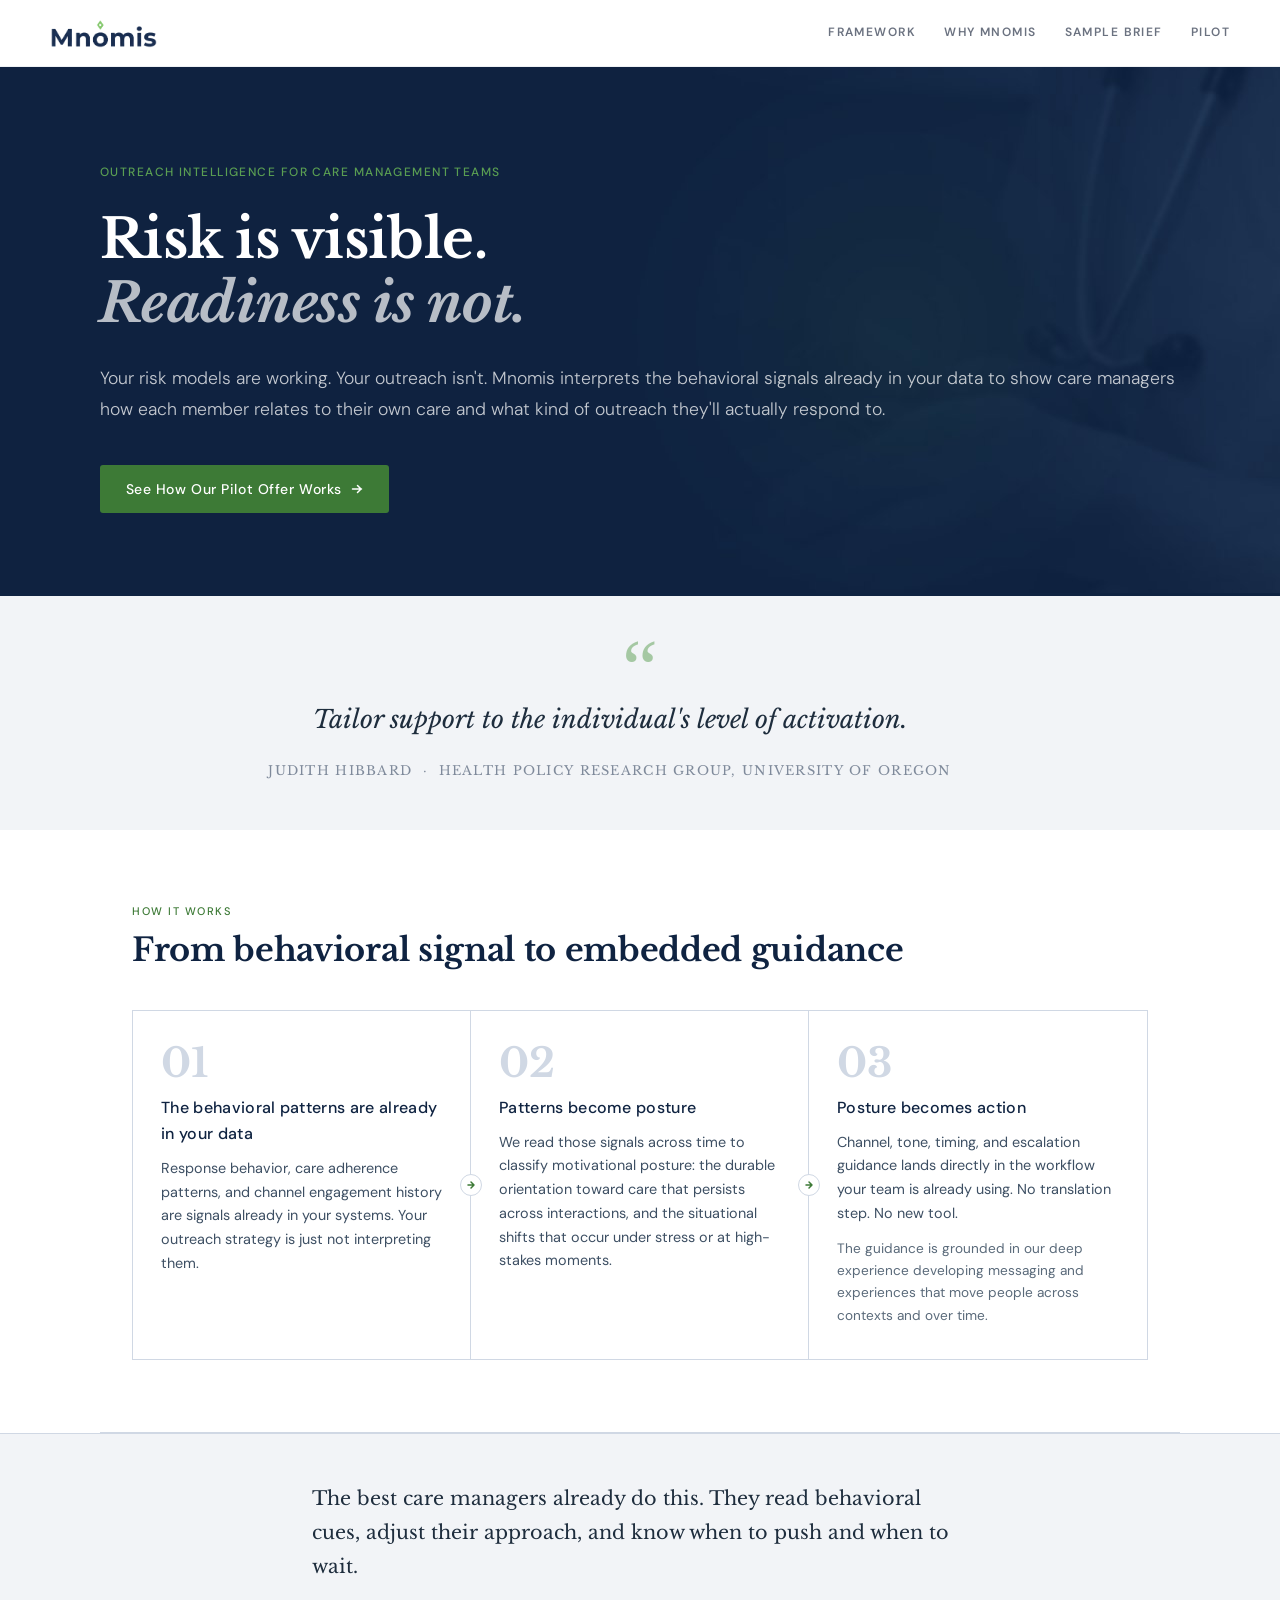
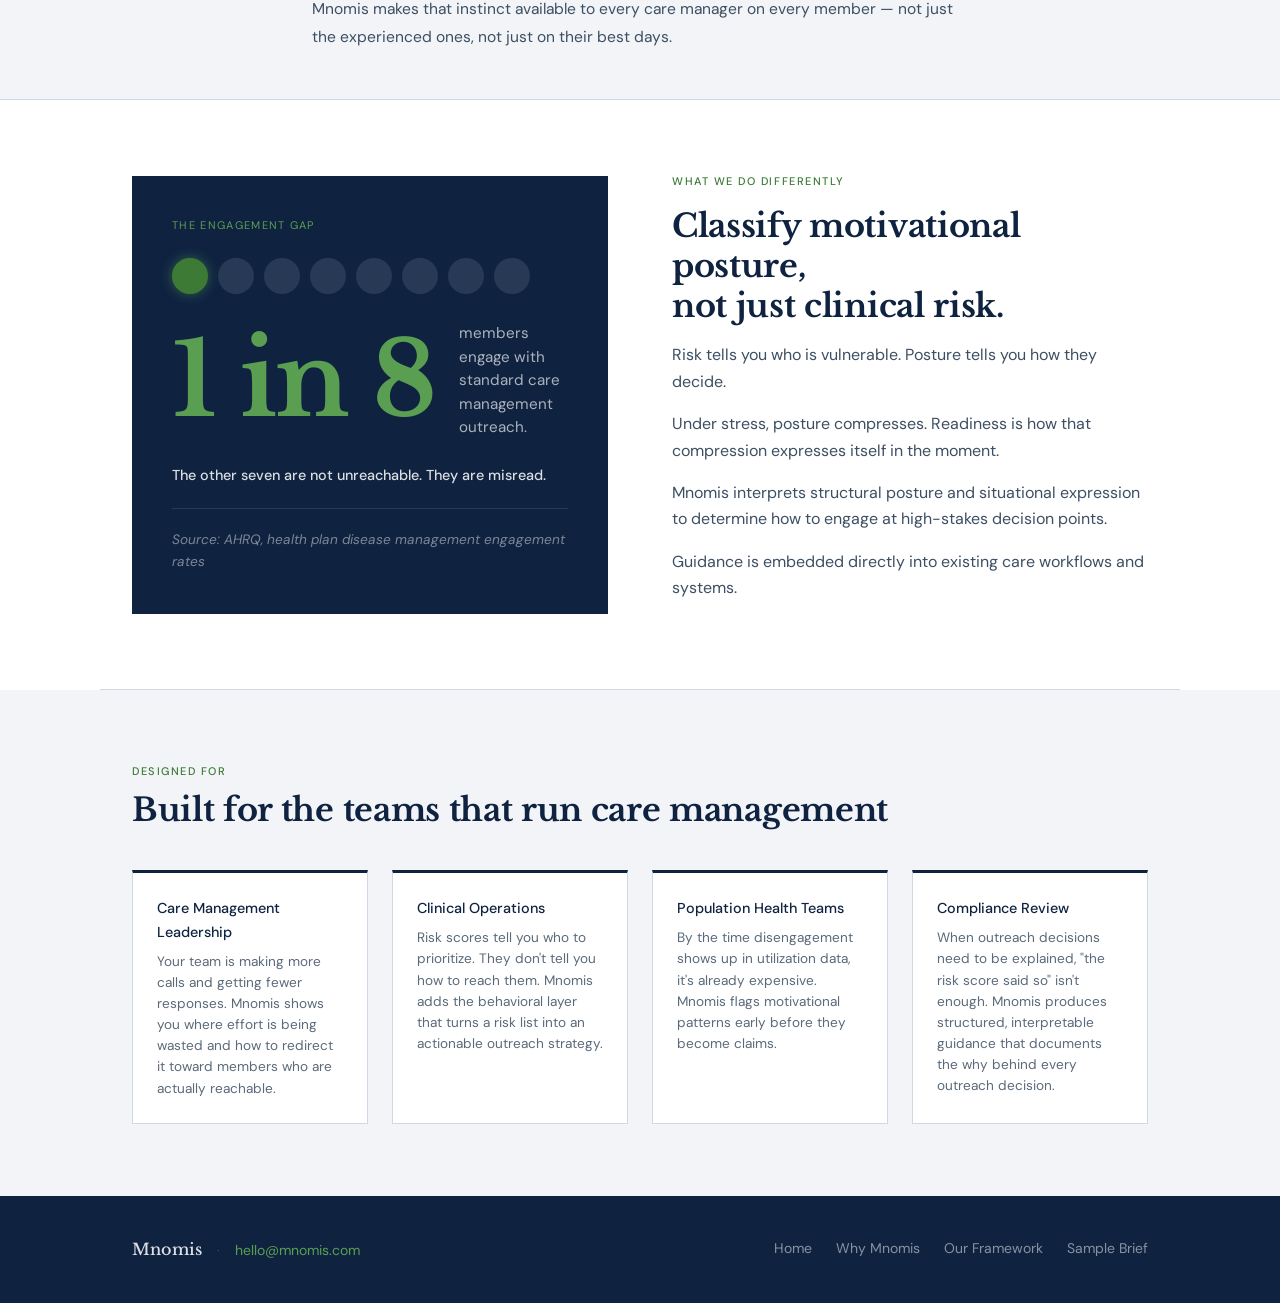
==== index.html @ 043052a9 "Add files via upload" ====
<!doctype html>
<html lang="en">
<head>

<link rel="stylesheet" href="/css/styles.css"><meta charset="utf-8"/>
<meta content="width=device-width,initial-scale=1" name="viewport"/>
<title>Mnomis Outreach Intelligence for Care Management</title>
<link href="https://fonts.googleapis.com" rel="preconnect"/>
<link crossorigin="" href="https://fonts.gstatic.com" rel="preconnect"/>
<link href="https://fonts.googleapis.com/css2?family=Libre+Baskerville:ital,wght@0,400;0,700;1,400&amp;family=DM+Sans:wght@300;400;500&amp;display=swap" rel="stylesheet"/>
<style>
:root {
 --navy: #0f2341;
 --navy-mid: #1a3459;
 --green: #3d7a36;
 --green-lt: #5a9e52;
 --slate: #3d4f63;
 --fog: #f2f4f7;
 --white: #ffffff;
 --text: #1e2d3d;
 --muted: #5a6a7a;
 --rule: #d0d8e4;
 --serif: 'Libre Baskerville', Georgia, serif;
 --sans: 'DM Sans', system-ui, sans-serif;
 }

 *, *::before, *::after { box-sizing: border-box; margin: 0; padding: 0; }

 html { scroll-behavior: smooth; }

 body {
 font-family: var(--sans);
 color: var(--text);
 background: var(--white);
 font-size: 16px;
 line-height: 1.65;
 -webkit-font-smoothing: antialiased;
 }

 /* ── HEADER ── */
/* ── HERO ── */
 .hero {
 background: var(--navy) url('[data-uri]') right center / cover no-repeat;
 color: #fff;
 padding: 6rem 2rem 5rem;
 position: relative;
 overflow: hidden;
 }

 

 .hero-inner {
 max-width: 1080px;
 margin: 0 auto;
 position: relative;
 }

 .hero-eyebrow {
 font-family: var(--sans);
 font-size: 12px;
 font-weight: 500;
 letter-spacing: 0.12em;
 text-transform: uppercase;
 color: var(--green-lt);
 margin-bottom: 1.5rem;
 }

 .hero h1 {
 font-family: var(--serif);
 font-size: clamp(2.4rem, 5vw, 3.4rem);
 font-weight: 700;
 line-height: 1.18;
 letter-spacing: -0.01em;
 margin-bottom: 1.75rem;
 color: #fff;
 }

 .hero h1 em {
 font-style: italic;
 color: rgba(255,255,255,0.7);
 }

 .hero-lead {
 font-size: 1.1rem;
 font-weight: 300;
 line-height: 1.75;
 color: rgba(255,255,255,0.75);
 margin-bottom: 2.5rem;
 }

 .hero-subline {
 font-family: var(--serif);
 font-size: 1.15rem;
 font-style: italic;
 color: rgba(255,255,255,0.9);
 margin-bottom: 1.5rem;
 margin-top: -0.5rem;
 }

 .hero-cta {
 display: inline-flex;
 align-items: center;
 gap: 0.5rem;
 background: var(--green);
 color: #fff;
 font-family: var(--sans);
 font-size: 14px;
 font-weight: 500;
 letter-spacing: 0.04em;
 text-decoration: none;
 padding: 0.8rem 1.6rem;
 border-radius: 3px;
 transition: background 0.2s;
 }

 .hero-cta:hover { background: var(--green-lt); }

 .hero-cta svg { flex-shrink: 0; }

 /* ── DIVIDER ── */
 .section-divider {
 height: 1px;
 background: var(--rule);
 max-width: 1080px;
 margin: 0 auto;
 }

 /* ── SECTIONS ── */
 section { padding: 4.5rem 2rem; }

 .container {
 max-width: 1080px;
 margin: 0 auto;
 }

 /* ── PROBLEM STRIP ── */
 .problem-strip {
 background: var(--fog);
 padding: 3rem 2rem;
 border-top: 3px solid var(--navy);
 }

 .problem-strip p {
 max-width: 720px;
 margin: 0 auto;
 font-family: var(--serif);
 font-size: 1.2rem;
 line-height: 1.7;
 color: var(--text);
 }

 .problem-strip strong { color: var(--navy); }

 /* ── SECTION HEADERS ── */
 .section-label {
 font-family: var(--sans);
 font-size: 11px;
 font-weight: 500;
 letter-spacing: 0.14em;
 text-transform: uppercase;
 color: var(--green);
 margin-bottom: 0.6rem;
 }

 h2 {
 font-family: var(--serif);
 font-size: clamp(1.5rem, 3vw, 2rem);
 font-weight: 700;
 line-height: 1.25;
 color: var(--navy);
 margin-bottom: 1.25rem;
 }

 h3 {
 font-family: var(--sans);
 font-size: 0.95rem;
 font-weight: 500;
 letter-spacing: 0.02em;
 color: var(--navy);
 margin-bottom: 0.5rem;
 }

 p { color: var(--slate); }

 /* ── OPERATING MODEL ── */
 .model-grid {
 display: grid;
 grid-template-columns: repeat(3, 1fr);
 gap: 0;
 border: 1px solid var(--rule);
 margin-top: 2.5rem;
 }

 .model-cell {
 padding: 2rem 1.75rem;
 border-right: 1px solid var(--rule);
 position: relative;
 }

 .model-cell:last-child { border-right: none; }

 .model-number {
 font-family: var(--serif);
 font-size: 2.5rem;
 font-weight: 700;
 color: var(--rule);
 line-height: 1;
 margin-bottom: 0.75rem;
 }

 .model-cell h3 {
 font-size: 1rem;
 font-weight: 500;
 margin-bottom: 0.6rem;
 }

 .model-cell p {
 font-size: 0.9rem;
 line-height: 1.65;
 }

 .model-arrow {
 position: absolute;
 right: -12px;
 top: 50%;
 transform: translateY(-50%);
 width: 22px;
 height: 22px;
 background: var(--white);
 border: 1px solid var(--rule);
 border-radius: 50%;
 display: flex;
 align-items: center;
 justify-content: center;
 z-index: 1;
 color: var(--green);
 }

 .model-cell:last-child .model-arrow { display: none; }

 /* ── WHY SECTION ── */
 .why-split {
 display: grid;
 grid-template-columns: 1fr 1fr;
 gap: 4rem;
 align-items: center;
 }

 .stat-block {
    padding: 2.5rem;
    background: var(--navy);
    color: #fff;
  }

  .stat-eyebrow {
    font-size: 11px;
    letter-spacing: 0.12em;
    text-transform: uppercase;
    color: var(--green-lt);
    margin-bottom: 1.5rem;
  }

  .stat-dots {
    display: flex;
    gap: 10px;
    flex-wrap: wrap;
    margin-bottom: 1.75rem;
  }

  .stat-dot {
    width: 36px;
    height: 36px;
    border-radius: 50%;
    background: rgba(255,255,255,0.1);
    flex-shrink: 0;
  }

  .stat-dot--active {
    background: var(--green);
    box-shadow: 0 0 12px rgba(90,158,82,0.5);
  }

  .stat-figure-row {
    display: flex;
    align-items: center;
    gap: 1.5rem;
    margin-bottom: 1.5rem;
  }

  .stat-figure {
    font-family: var(--serif);
    font-size: clamp(3.5rem, 8vw, 6.5rem);
    font-weight: 700;
    color: var(--green-lt);
    line-height: 0.9;
    letter-spacing: -0.02em;
    flex-shrink: 0;
  }

  .stat-figure-label {
    font-size: 0.95rem;
    color: rgba(255,255,255,0.65);
    line-height: 1.55;
  }

  .stat-claim {
    font-size: 0.9rem;
    color: rgba(255,255,255,0.85);
    font-weight: 500;
    margin: 0 0 1.25rem;
  }

  .stat-source {
    font-size: 0.85rem;
    color: rgba(255,255,255,0.45);
    border-top: 1px solid rgba(255,255,255,0.1);
    padding-top: 1.25rem;
    margin: 0;
    font-style: italic;
  }

 .why-copy h2 { margin-bottom: 1rem; }
 .why-copy p { margin-bottom: 1rem; }

 /* ── DESIGNED FOR ── */
 .audience-section { background: var(--fog); }

 .audience-grid {
 display: grid;
 grid-template-columns: repeat(4, 1fr);
 gap: 1.5rem;
 margin-top: 2.5rem;
 }

 .audience-card {
 background: var(--white);
 border: 1px solid var(--rule);
 border-top: 3px solid var(--navy);
 padding: 1.5rem;
 }

 .audience-card .role {
 font-family: var(--sans);
 font-size: 0.9rem;
 font-weight: 500;
 color: var(--navy);
 margin-bottom: 0.4rem;
 }

 .audience-card .role-desc {
 font-size: 0.85rem;
 color: var(--muted);
 line-height: 1.55;
 }

 /* ── FOOTER ── */
 footer {
 background: var(--navy);
 color: rgba(255,255,255,0.5);
 padding: 2.5rem 2rem;
 font-size: 13px;
 text-align: center;
 line-height: 1.7;
 }

 footer strong {
 color: rgba(255,255,255,0.85);
 font-weight: 500;
 }

 /* ── ANIMATIONS ── */
 @keyframes fadeUp {
 from { opacity: 0; transform: translateY(18px); }
 to { opacity: 1; transform: translateY(0); }
 }

 .hero-eyebrow { animation: fadeUp 0.5s ease both; }
 .hero h1 { animation: fadeUp 0.6s 0.1s ease both; }
 .hero-lead { animation: fadeUp 0.6s 0.2s ease both; }
 .hero-cta { animation: fadeUp 0.6s 0.3s ease both; }

 /* ── RESPONSIVE ── */
 @media (max-width: 768px) {
 .model-grid { grid-template-columns: 1fr; }
 .model-cell { border-right: none; border-bottom: 1px solid var(--rule); }
 .model-cell:last-child { border-bottom: none; }
 .model-arrow { display: none; }
 .why-split { grid-template-columns: 1fr; gap: 2rem; }
 .audience-grid { grid-template-columns: 1fr 1fr; }
}

 @media (max-width: 480px) {
  .audience-grid { grid-template-columns: 1fr; }
  .stat-figure-row { flex-direction: column; align-items: flex-start; gap: 0.75rem; }
  .stat-figure { font-size: 4.5rem; }
 }

 /* ── EVIDENCE STRIP ── */
 .evidence-strip {
 background: var(--white);
 padding: 4rem 2rem;
 border-bottom: 1px solid var(--rule);
 }
 .evidence-intro {
 max-width: 560px;
 margin: 0 auto 2.5rem;
 text-align: center;
 }
 .evidence-intro .section-label { text-align: center; }
 .evidence-intro p {
 font-size: 0.9rem;
 color: var(--muted);
 margin-top: 0.5rem;
 line-height: 1.7;
 }
 .evidence-grid {
 display: grid;
 grid-template-columns: repeat(3, 1fr);
 gap: 2px;
 background: var(--rule);
 border: 1px solid var(--rule);
 max-width: 900px;
 margin: 0 auto;
 }
 .evidence-cell {
 background: var(--white);
 padding: 2rem 1.75rem;
 }
 .evidence-stat {
 font-family: var(--serif);
 font-size: 2.6rem;
 font-weight: 700;
 color: var(--navy);
 line-height: 1;
 margin-bottom: 0.5rem;
 }
 .evidence-stat span { color: var(--green); }
 .evidence-desc {
 font-size: 0.875rem;
 color: var(--slate);
 line-height: 1.65;
 margin-bottom: 0.75rem;
 }
 .evidence-source {
 font-family: var(--mono);
 font-size: 10px;
 color: var(--muted);
 letter-spacing: 0.06em;
 border-top: 1px solid var(--fog-dark);
 padding-top: 0.6rem;
 }

 /* ── FOUNDING PARTNER BANNER ── */
 .founding-banner {
 background: var(--navy);
 padding: 2.5rem 2rem;
 }
 .founding-inner {
 max-width: 760px;
 margin: 0 auto;
 display: grid;
 grid-template-columns: 1fr auto;
 gap: 2rem;
 align-items: center;
 }
 .founding-label {
 font-family: var(--mono);
 font-size: 10px;
 font-weight: 600;
 letter-spacing: 0.14em;
 text-transform: uppercase;
 color: var(--green-lt);
 margin-bottom: 0.4rem;
 }
 .founding-text {
 font-family: var(--serif);
 font-size: 1.1rem;
 font-weight: 700;
 color: #fff;
 line-height: 1.3;
 margin-bottom: 0.4rem;
 }
 .founding-sub {
 font-size: 0.875rem;
 color: rgba(255,255,255,0.6);
 line-height: 1.6;
 }
 .founding-sub strong { color: rgba(255,255,255,0.85); font-weight: 500; }
 .founding-cta {
 flex-shrink: 0;
 display: inline-flex;
 align-items: center;
 gap: 0.4rem;
 background: var(--green);
 color: #fff;
 font-size: 13px;
 font-weight: 500;
 padding: 0.7rem 1.3rem;
 border-radius: 2px;
 text-decoration: none;
 white-space: nowrap;
 transition: background 0.2s;
 }
 .founding-cta:hover { background: var(--green-lt); }

 @media (max-width: 700px) {
 .evidence-grid { grid-template-columns: 1fr; }
 .founding-inner { grid-template-columns: 1fr; }
 }
</style>
</head>
<body>
<!-- HEADER -->
<!-- BUILD: v4-header -->
<!-- BUILD: fullfix-v6 -->
<!-- BUILD: fullfix-v7 -->
<!-- BUILD: fullfix-v8 -->
<header class="site-header">
  <div class="header-inner">
    <a class="logo" href="/">
      <img src="/assets/mnomis-logo.png" alt="Mnomis">
    </a>
    <button class="nav-toggle" aria-label="Toggle navigation" onclick="this.nextElementSibling.classList.toggle('open')">
      <span></span>
      <span></span>
      <span></span>
    </button>
    <nav class="main-nav">
      <a href="/framework/" class="nav-link">Framework</a>
      <a href="/about/" class="nav-link">Why Mnomis</a>
      <a href="/brief-example/" class="nav-link">Sample Brief</a>
      <a href="/pilot/" class="nav-link">Pilot</a>
    </nav>
  </div>
</header>

<!-- HERO -->
<section class="hero">
<div class="hero-inner">

<p class="hero-eyebrow">Outreach intelligence for care management teams</p>
<h1>Risk is visible.<br/><em>Readiness is not.</em></h1>
<p class="hero-lead">
 Your risk models are working. Your outreach isn't. Mnomis interprets 
 the behavioral signals already in your data to show care managers how 
 each member relates to their own care and what kind of outreach 
 they'll actually respond to.
 </p>
<a class="hero-cta" href="/pilot/">
 See How Our Pilot Offer Works
 <svg fill="none" height="14" viewbox="0 0 14 14" width="14" xmlns="http://www.w3.org/2000/svg">
<path d="M2.5 7h9M7.5 3.5L11 7l-3.5 3.5" stroke="currentColor" stroke-linecap="round" stroke-linejoin="round" stroke-width="1.5"></path>
</svg>
</a>
</div>
</section>
<!-- PROBLEM STRIP -->
<div class="problem-strip">
<div class="container">
<div style="max-width:780px;margin:0 auto;text-align:center;">
  <div style="font-family:Georgia,serif;font-size:5rem;line-height:0.6;color:#5a9e52;opacity:0.5;margin-bottom:0.5rem;">&ldquo;</div>
  <p style="font-family:var(--serif);font-size:1.55rem;line-height:1.6;color:var(--text);font-style:italic;margin:0 0 1.25rem;">Tailor support to the individual's level of activation.</p>
  <p style="font-size:0.8rem;letter-spacing:0.1em;text-transform:uppercase;color:var(--navy);opacity:0.5;margin:0;">Judith Hibbard &nbsp;&middot;&nbsp; Health Policy Research Group, University of Oregon</p>
</div>
</div>
</div>
<!-- OPERATING MODEL -->
<section>
<div class="container">
<p class="section-label">How it works</p>
<h2>From behavioral signal to embedded guidance</h2>
<div class="model-grid">
<div class="model-cell">
<div class="model-number">01</div>
<h3>The behavioral patterns are already in your data</h3>
<p>Response behavior, care adherence patterns, and channel engagement history are signals already in your systems. Your outreach strategy is just not interpreting them.</p>
<div class="model-arrow">
<svg fill="none" height="10" viewbox="0 0 10 10" width="10"><path d="M2 5h6M5 2l3 3-3 3" stroke="currentColor" stroke-linecap="round" stroke-linejoin="round" stroke-width="1.5"></path></svg>
</div>
</div>
<div class="model-cell">
<div class="model-number">02</div>
<h3>Patterns become posture</h3>
<p>We read those signals across time to classify motivational posture: the durable orientation toward care that persists across interactions, and the situational shifts that occur under stress or at high-stakes moments.</p>
<div class="model-arrow">
<svg fill="none" height="10" viewbox="0 0 10 10" width="10"><path d="M2 5h6M5 2l3 3-3 3" stroke="currentColor" stroke-linecap="round" stroke-linejoin="round" stroke-width="1.5"></path></svg>
</div>
</div>
<div class="model-cell">
<div class="model-number">03</div>
<h3>Posture becomes action</h3>
<p>Channel, tone, timing, and escalation guidance lands directly in the workflow your team is already using. No translation step. No new tool.</p>
<p style="margin-top:0.75rem;font-size:0.85rem;color:var(--muted);">The guidance is grounded in our deep experience developing messaging and experiences that move people across contexts and over time.</p>
</div>
</div>
</div>
</section>
<div class="section-divider"></div>
<!-- EMPATHY BRIDGE -->
<div style="background:var(--fog);border-top:1px solid var(--rule);border-bottom:1px solid var(--rule);padding:3rem 2rem;">
<div class="container" style="max-width:720px;">
<p style="font-family:var(--serif);font-size:1.2rem;line-height:1.75;color:var(--text);margin-bottom:0.75rem;">The best care managers already do this. They read behavioral cues, adjust their approach, and know when to push and when to wait.</p>
<p style="font-size:0.975rem;line-height:1.8;color:var(--slate);">Mnomis makes that instinct available to every care manager on every member — not just the experienced ones, not just on their best days.</p>
</div>
</div>
<!-- WHY SECTION -->
<section>
<div class="container">
<div class="why-split">
<div class="stat-block">
<p class="stat-eyebrow">The engagement gap</p>

<!-- 8 dots: 1 green, 7 dim -->
<div class="stat-dots">
 <div class="stat-dot stat-dot--active"></div>
 <div class="stat-dot"></div>
 <div class="stat-dot"></div>
 <div class="stat-dot"></div>
 <div class="stat-dot"></div>
 <div class="stat-dot"></div>
 <div class="stat-dot"></div>
 <div class="stat-dot"></div>
</div>

<div class="stat-figure-row">
 <div class="stat-figure">1 in 8</div>
 <div class="stat-figure-label">members engage with standard care management outreach.</div>
</div>

<p class="stat-claim">The other seven are not unreachable. They are misread.</p>
<p class="stat-source">Source: AHRQ, health plan disease management engagement rates</p>
</div>
<div class="why-copy">
<p class="section-label">What we do differently</p>
<h2>Classify motivational posture,<br/>not just clinical risk.</h2>
<p>Risk tells you who is vulnerable. Posture tells you how they decide.</p>
<p>Under stress, posture compresses. Readiness is how that compression expresses itself in the moment.</p>
<p>Mnomis interprets structural posture and situational expression to determine how to engage at high-stakes decision points.</p>
<p>Guidance is embedded directly into existing care workflows and systems.</p>
</div>
</div>
</div>
</section>
<div class="section-divider"></div>
<!-- DESIGNED FOR -->
<section class="audience-section">
<div class="container">
<p class="section-label">Designed for</p>
<h2>Built for the teams that run care management</h2>
<div class="audience-grid">
<div class="audience-card">
<div class="role">Care Management Leadership</div>
<div class="role-desc">Your team is making more calls and getting fewer responses. Mnomis shows you where effort is being wasted and how to redirect it toward members who are actually reachable.</div>
</div>
<div class="audience-card">
<div class="role">Clinical Operations</div>
<div class="role-desc">Risk scores tell you who to prioritize. They don't tell you how to reach them. Mnomis adds the behavioral layer that turns a risk list into an actionable outreach strategy.</div>
</div>
<div class="audience-card">
<div class="role">Population Health Teams</div>
<div class="role-desc">By the time disengagement shows up in utilization data, it's already expensive. Mnomis flags motivational patterns early before they become claims.</div>
</div>
<div class="audience-card">
<div class="role">Compliance Review</div>
<div class="role-desc">When outreach decisions need to be explained, "the risk score said so" isn't enough. Mnomis produces structured, interpretable guidance that documents the why behind every outreach decision.</div>
</div>
</div>
</div>
</section>
<!-- FOOTER -->
<footer>
<div class="container" style="display:flex;flex-wrap:wrap;gap:2rem;justify-content:space-between;align-items:center;">
 <div>
 <strong style="font-family:var(--serif);font-size:1rem;">Mnomis</strong>
 <span style="margin:0 0.75rem;color:rgba(255,255,255,0.2);">·</span>
 <a href="mailto:hello@mnomis.com" style="font-size:0.875rem;color:var(--green-lt);text-decoration:none;">hello@mnomis.com</a>
 </div>
 <nav style="display:flex;gap:1.5rem;flex-wrap:wrap;">
 <a href="/" style="font-size:0.875rem;color:rgba(255,255,255,0.5);text-decoration:none;">Home</a>
 <a href="/about/" style="font-size:0.875rem;color:rgba(255,255,255,0.5);text-decoration:none;">Why Mnomis</a>
 <a href="/framework/" style="font-size:0.875rem;color:rgba(255,255,255,0.5);text-decoration:none;">Our Framework</a>
 <a href="/brief-example/" style="font-size:0.875rem;color:rgba(255,255,255,0.5);text-decoration:none;">Sample Brief</a>
 <a href="/pilot/
---- css/styles.css ----
/* Shared Mnomis site styles (header + base) */

:root{
  --navy:#0f2341;
  --navy-mid:#1a3459;
  --green:#3d7a36;
  --green-lt:#5a9e52;
  --slate:#3d4f63;
  --fog:#f2f4f7;
  --fog-dark:#e6eaef;
  --white:#ffffff;
  --text:#1e2d3d;
  --muted:#5a6a7a;
  --rule:#d0d8e4;
  --serif:"Libre Baskerville", Georgia, serif;
  --sans:"DM Sans", system-ui, -apple-system, Segoe UI, Roboto, Arial, sans-serif;
  --mono:"DM Mono", ui-monospace, SFMono-Regular, Menlo, Monaco, Consolas, "Liberation Mono", "Courier New", monospace;
}

*{ box-sizing:border-box; }
html{ scroll-behavior:smooth; }
body{
  margin:0;
  font-family:var(--sans);
  color:var(--text);
  background:var(--white);
  -webkit-font-smoothing:antialiased;
  text-rendering:optimizeLegibility;
}

/* ───────────────── HEADER ───────────────── */

.site-header{
  position: sticky;
  top: 0;
  z-index: 100;
  background: var(--white);
  border-bottom: 1px solid #eef1f4;
  padding: 0 2.5rem;
}

.header-inner{
  max-width: 1180px;
  margin: 0 auto;
  height: 66px;
  display: flex;
  align-items: center;
  justify-content: space-between;
  gap: 1.5rem;
}

.logo{
  display: flex;
  align-items: center;
  text-decoration: none;
  flex-shrink: 0;
}

.logo img{
  height: 28px !important;
  max-height: 28px !important;
  width: auto !important;
  display: block;
  transform: translateY(1px);
}

.main-nav{
  display: flex;
  align-items: center;
  gap: 1.75rem;
}

.nav-link{
  font-family: var(--sans);
  font-size: 12px;
  font-weight: 600;
  letter-spacing: .12em;
  text-transform: uppercase;
  color: #6b7280;
  text-decoration: none;
  white-space: nowrap;
  padding: 12px 0;
  transition: color .2s;
}

.nav-link:hover{ color:#111827; }

.nav-link.active{
  position: relative;
  color: #111827;
  padding-bottom: 12px;
}

.nav-link.active::after{
  content: "";
  position: absolute;
  left: 15%;
  right: 15%;
  bottom: 4px;
  height: 2px;
  background: var(--green);
}

/* Hamburger button — hidden on desktop */
.nav-toggle{
  display: none;
  background: none;
  border: none;
  cursor: pointer;
  padding: 8px;
  flex-shrink: 0;
}

.nav-toggle span{
  display: block;
  width: 22px;
  height: 2px;
  background: var(--navy);
  margin: 5px 0;
  transition: all 0.2s;
}

/* Mobile nav drawer */
@media (max-width: 680px){
  .nav-toggle{
    display: block;
  }

  .main-nav{
    display: none;
    position: absolute;
    top: 66px;
    left: 0;
    right: 0;
    background: var(--white);
    border-bottom: 1px solid #eef1f4;
    flex-direction: column;
    align-items: flex-start;
    gap: 0;
    padding: 0.5rem 2.5rem 1.25rem;
    z-index: 99;
  }

  .main-nav.open{
    display: flex;
  }

  .nav-link{
    font-size: 13px;
    padding: 0.75rem 0;
    width: 100%;
    border-bottom: 1px solid var(--fog-dark);
  }

  .nav-link:last-child{
    border-bottom: none;
  }

  .site-header{
    position: sticky;
  }
}


/* ───────────────── LAYOUT RHYTHM ───────────────── */

.container{
  max-width: 960px;
  margin: 0 auto;
  padding: 0 2rem;
}

/* ───────────────── TYPOGRAPHY POLISH ───────────────── */

body{
  font-size: 16px;
  line-height: 1.7;
}

p{
  color: var(--slate);
}

h1, h2{
  letter-spacing: -0.01em;
}

section{
  padding: 4.75rem 0;
}

@media (max-width: 820px){
  section{ padding: 3.5rem 0; }
}

.hero{ padding-top: 80px; }
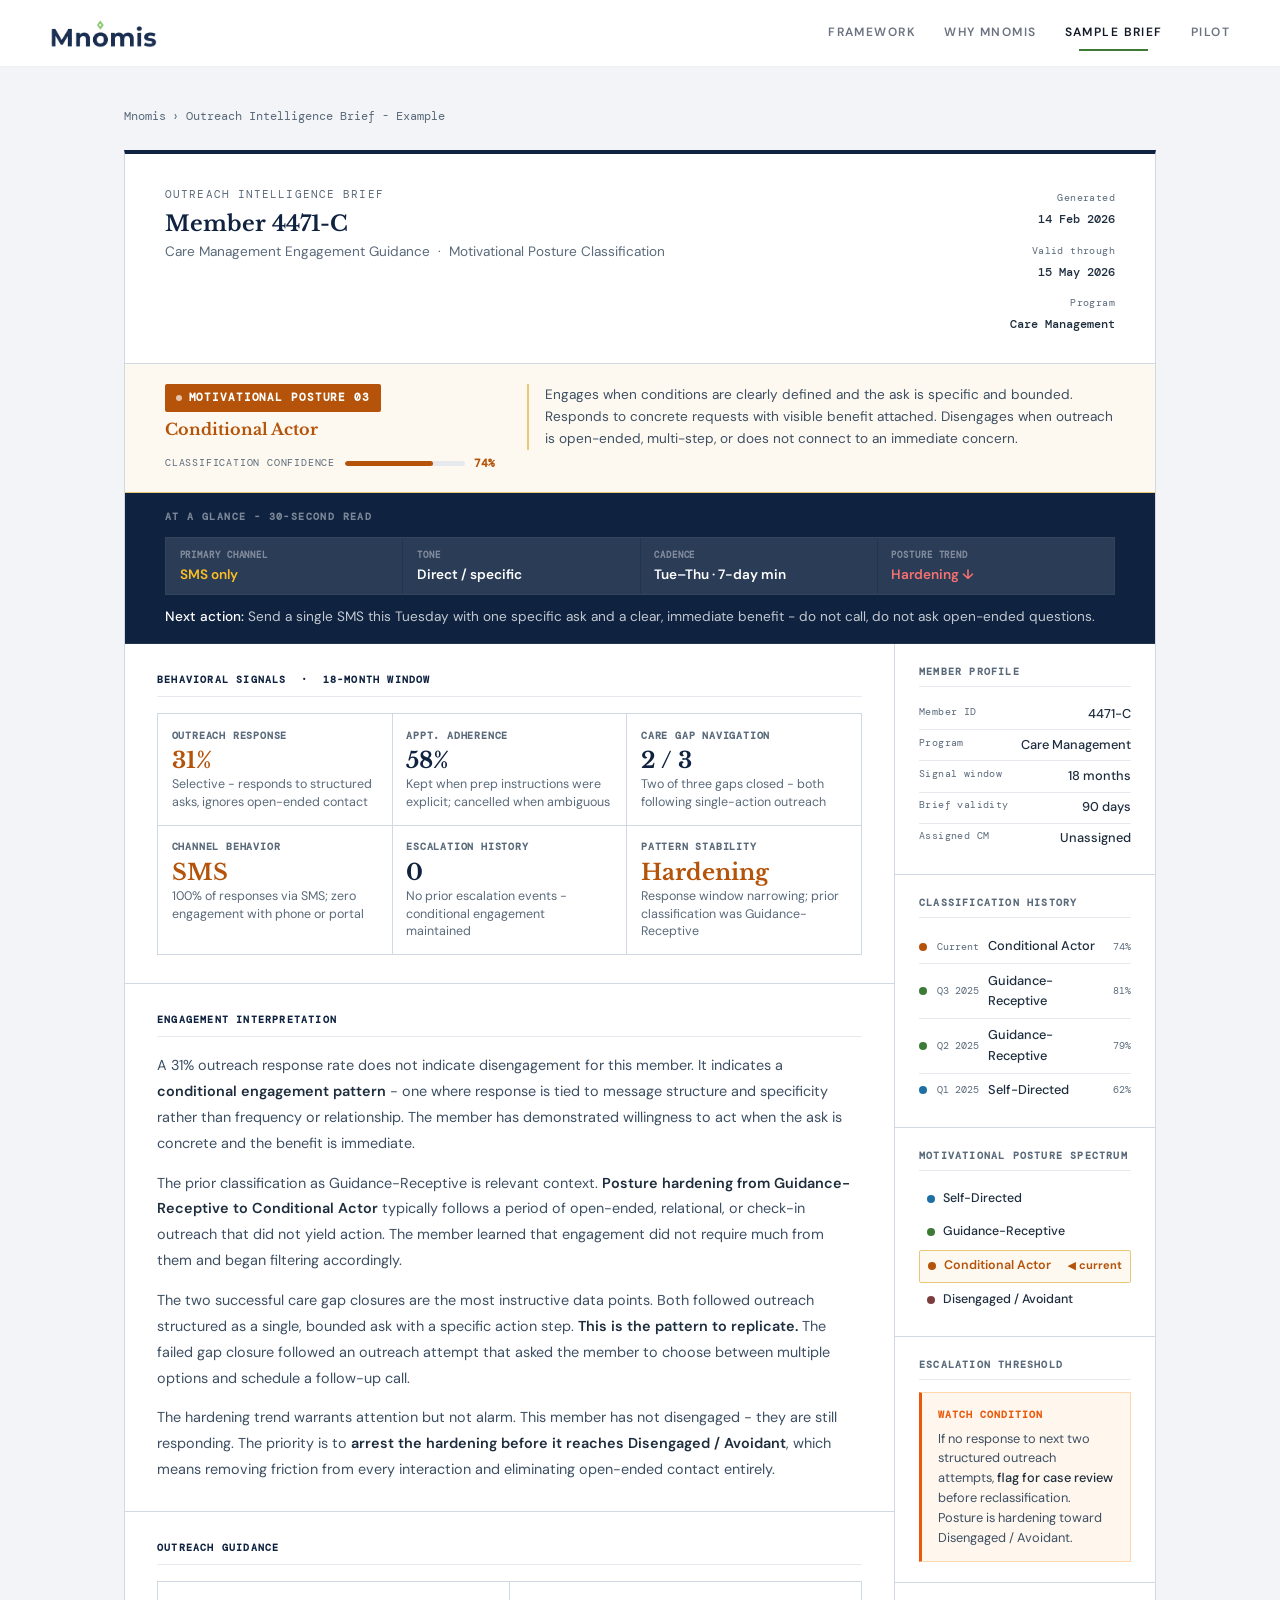
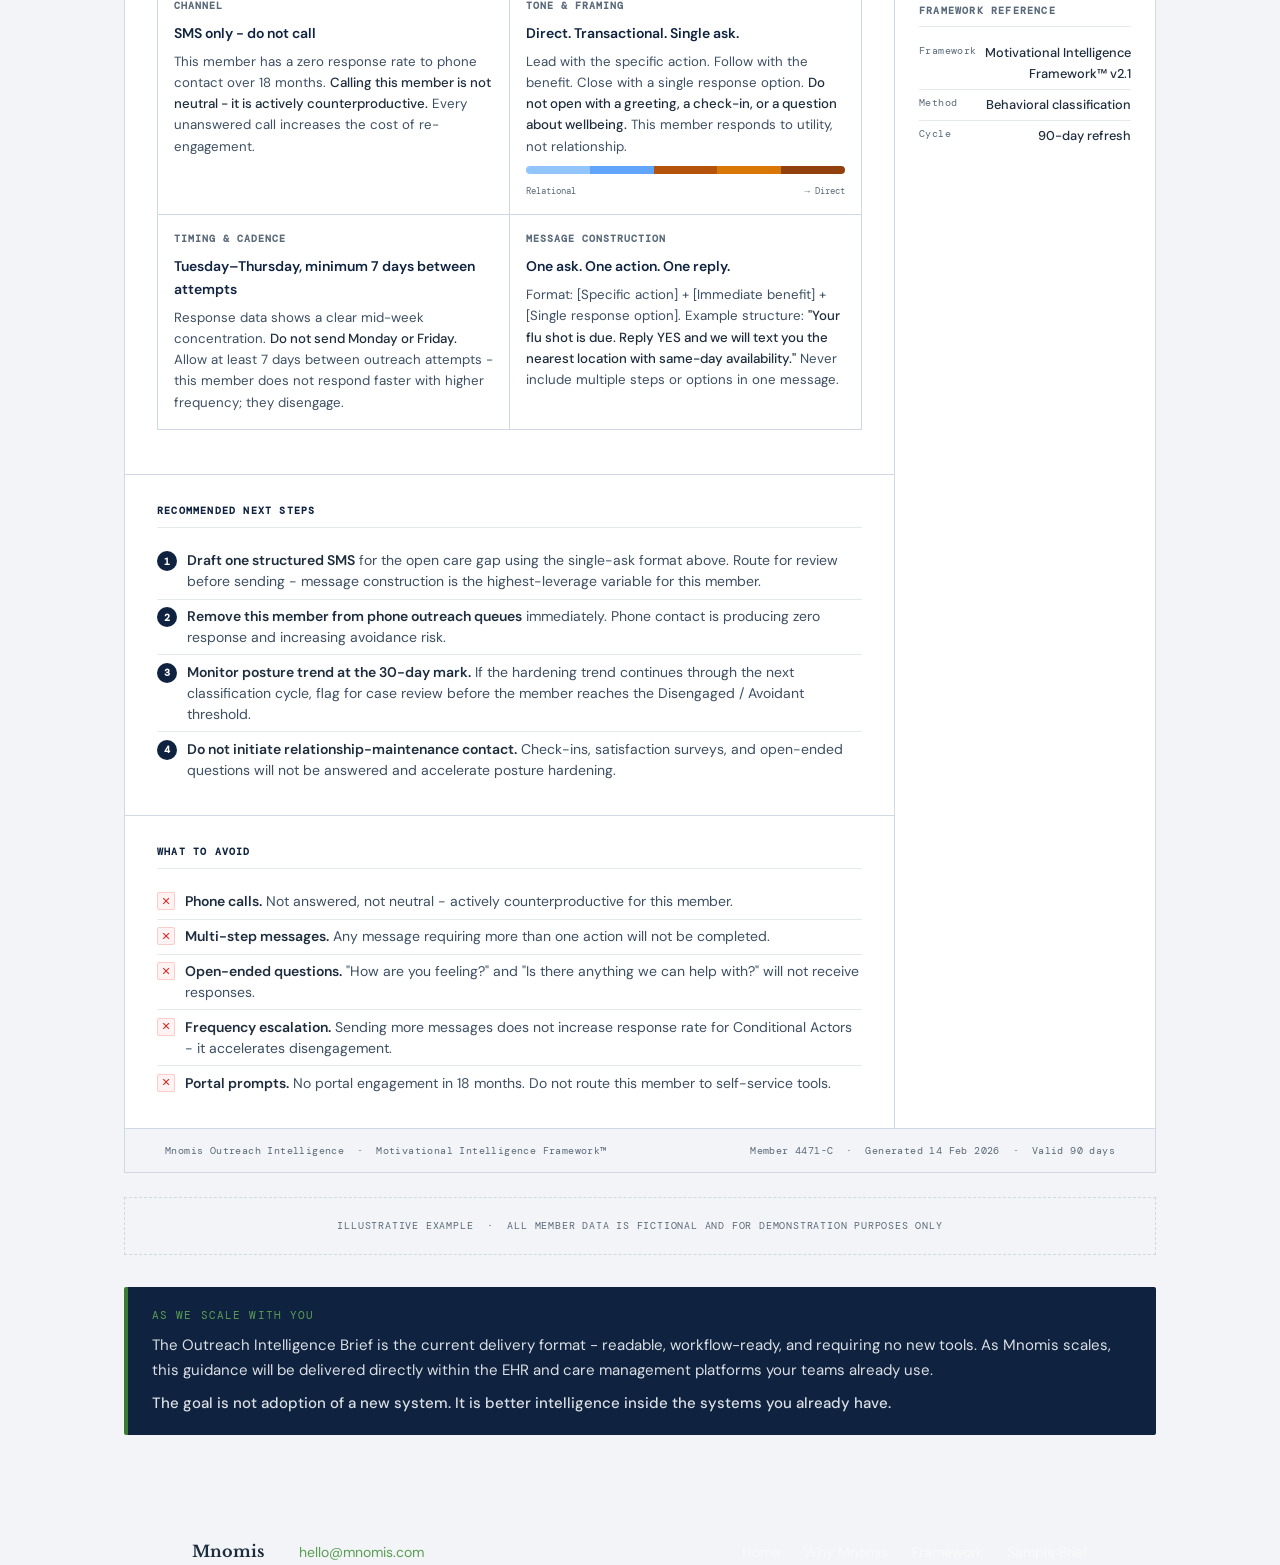
==== commit 8244a1d9: "Add files via upload" ====
--- a/index.html
+++ b/index.html
@@ -4,513 +4,562 @@
 
 <link rel="stylesheet" href="/css/styles.css"><meta charset="utf-8"/>
 <meta content="width=device-width,initial-scale=1" name="viewport"/>
-<title>Mnomis Outreach Intelligence for Care Management</title>
+<title>Outreach Intelligence Brief - Mnomis</title>
 <link href="https://fonts.googleapis.com" rel="preconnect"/>
 <link crossorigin="" href="https://fonts.gstatic.com" rel="preconnect"/>
-<link href="https://fonts.googleapis.com/css2?family=Libre+Baskerville:ital,wght@0,400;0,700;1,400&amp;family=DM+Sans:wght@300;400;500&amp;display=swap" rel="stylesheet"/>
+<link href="https://fonts.googleapis.com/css2?family=Libre+Baskerville:ital,wght@0,400;0,700;1,400&amp;family=DM+Sans:wght@300;400;500;600&amp;family=DM+Mono:wght@400;500&amp;display=swap" rel="stylesheet"/>
 <style>
 :root {
- --navy: #0f2341;
- --navy-mid: #1a3459;
- --green: #3d7a36;
- --green-lt: #5a9e52;
- --slate: #3d4f63;
- --fog: #f2f4f7;
- --white: #ffffff;
- --text: #1e2d3d;
- --muted: #5a6a7a;
- --rule: #d0d8e4;
- --serif: 'Libre Baskerville', Georgia, serif;
- --sans: 'DM Sans', system-ui, sans-serif;
- }
-
- *, *::before, *::after { box-sizing: border-box; margin: 0; padding: 0; }
-
- html { scroll-behavior: smooth; }
-
- body {
- font-family: var(--sans);
- color: var(--text);
- background: var(--white);
- font-size: 16px;
- line-height: 1.65;
- -webkit-font-smoothing: antialiased;
- }
-
- /* ── HEADER ── */
-/* ── HERO ── */
- .hero {
- background: var(--navy) url('[data-uri]') right center / cover no-repeat;
- color: #fff;
- padding: 6rem 2rem 5rem;
- position: relative;
- overflow: hidden;
- }
-
- 
-
- .hero-inner {
- max-width: 1080px;
- margin: 0 auto;
- position: relative;
- }
-
- .hero-eyebrow {
- font-family: var(--sans);
- font-size: 12px;
- font-weight: 500;
- letter-spacing: 0.12em;
- text-transform: uppercase;
- color: var(--green-lt);
- margin-bottom: 1.5rem;
- }
-
- .hero h1 {
- font-family: var(--serif);
- font-size: clamp(2.4rem, 5vw, 3.4rem);
- font-weight: 700;
- line-height: 1.18;
- letter-spacing: -0.01em;
- margin-bottom: 1.75rem;
- color: #fff;
- }
-
- .hero h1 em {
- font-style: italic;
- color: rgba(255,255,255,0.7);
- }
-
- .hero-lead {
- font-size: 1.1rem;
- font-weight: 300;
- line-height: 1.75;
- color: rgba(255,255,255,0.75);
- margin-bottom: 2.5rem;
- }
-
- .hero-subline {
- font-family: var(--serif);
- font-size: 1.15rem;
- font-style: italic;
- color: rgba(255,255,255,0.9);
- margin-bottom: 1.5rem;
- margin-top: -0.5rem;
- }
-
- .hero-cta {
- display: inline-flex;
- align-items: center;
- gap: 0.5rem;
- background: var(--green);
- color: #fff;
- font-family: var(--sans);
- font-size: 14px;
- font-weight: 500;
- letter-spacing: 0.04em;
- text-decoration: none;
- padding: 0.8rem 1.6rem;
- border-radius: 3px;
- transition: background 0.2s;
- }
-
- .hero-cta:hover { background: var(--green-lt); }
-
- .hero-cta svg { flex-shrink: 0; }
-
- /* ── DIVIDER ── */
- .section-divider {
- height: 1px;
- background: var(--rule);
- max-width: 1080px;
- margin: 0 auto;
- }
-
- /* ── SECTIONS ── */
- section { padding: 4.5rem 2rem; }
-
- .container {
- max-width: 1080px;
- margin: 0 auto;
- }
-
- /* ── PROBLEM STRIP ── */
- .problem-strip {
- background: var(--fog);
- padding: 3rem 2rem;
- border-top: 3px solid var(--navy);
- }
-
- .problem-strip p {
- max-width: 720px;
- margin: 0 auto;
- font-family: var(--serif);
- font-size: 1.2rem;
- line-height: 1.7;
- color: var(--text);
- }
-
- .problem-strip strong { color: var(--navy); }
-
- /* ── SECTION HEADERS ── */
- .section-label {
- font-family: var(--sans);
- font-size: 11px;
- font-weight: 500;
- letter-spacing: 0.14em;
- text-transform: uppercase;
- color: var(--green);
- margin-bottom: 0.6rem;
- }
-
- h2 {
- font-family: var(--serif);
- font-size: clamp(1.5rem, 3vw, 2rem);
- font-weight: 700;
- line-height: 1.25;
- color: var(--navy);
- margin-bottom: 1.25rem;
- }
-
- h3 {
- font-family: var(--sans);
- font-size: 0.95rem;
- font-weight: 500;
- letter-spacing: 0.02em;
- color: var(--navy);
- margin-bottom: 0.5rem;
- }
-
- p { color: var(--slate); }
-
- /* ── OPERATING MODEL ── */
- .model-grid {
- display: grid;
- grid-template-columns: repeat(3, 1fr);
- gap: 0;
- border: 1px solid var(--rule);
- margin-top: 2.5rem;
- }
-
- .model-cell {
- padding: 2rem 1.75rem;
- border-right: 1px solid var(--rule);
- position: relative;
- }
-
- .model-cell:last-child { border-right: none; }
-
- .model-number {
- font-family: var(--serif);
- font-size: 2.5rem;
- font-weight: 700;
- color: var(--rule);
- line-height: 1;
- margin-bottom: 0.75rem;
- }
-
- .model-cell h3 {
- font-size: 1rem;
- font-weight: 500;
- margin-bottom: 0.6rem;
- }
-
- .model-cell p {
- font-size: 0.9rem;
- line-height: 1.65;
- }
-
- .model-arrow {
- position: absolute;
- right: -12px;
- top: 50%;
- transform: translateY(-50%);
- width: 22px;
- height: 22px;
- background: var(--white);
- border: 1px solid var(--rule);
- border-radius: 50%;
- display: flex;
- align-items: center;
- justify-content: center;
- z-index: 1;
- color: var(--green);
- }
-
- .model-cell:last-child .model-arrow { display: none; }
-
- /* ── WHY SECTION ── */
- .why-split {
- display: grid;
- grid-template-columns: 1fr 1fr;
- gap: 4rem;
- align-items: center;
- }
-
- .stat-block {
-    padding: 2.5rem;
-    background: var(--navy);
-    color: #fff;
-  }
-
-  .stat-eyebrow {
-    font-size: 11px;
-    letter-spacing: 0.12em;
-    text-transform: uppercase;
-    color: var(--green-lt);
-    margin-bottom: 1.5rem;
-  }
-
-  .stat-dots {
-    display: flex;
-    gap: 10px;
-    flex-wrap: wrap;
-    margin-bottom: 1.75rem;
-  }
-
-  .stat-dot {
-    width: 36px;
-    height: 36px;
-    border-radius: 50%;
-    background: rgba(255,255,255,0.1);
-    flex-shrink: 0;
-  }
-
-  .stat-dot--active {
-    background: var(--green);
-    box-shadow: 0 0 12px rgba(90,158,82,0.5);
-  }
-
-  .stat-figure-row {
-    display: flex;
-    align-items: center;
-    gap: 1.5rem;
-    margin-bottom: 1.5rem;
-  }
-
-  .stat-figure {
-    font-family: var(--serif);
-    font-size: clamp(3.5rem, 8vw, 6.5rem);
-    font-weight: 700;
-    color: var(--green-lt);
-    line-height: 0.9;
-    letter-spacing: -0.02em;
-    flex-shrink: 0;
-  }
-
-  .stat-figure-label {
-    font-size: 0.95rem;
-    color: rgba(255,255,255,0.65);
-    line-height: 1.55;
-  }
-
-  .stat-claim {
-    font-size: 0.9rem;
-    color: rgba(255,255,255,0.85);
-    font-weight: 500;
-    margin: 0 0 1.25rem;
-  }
-
-  .stat-source {
-    font-size: 0.85rem;
-    color: rgba(255,255,255,0.45);
-    border-top: 1px solid rgba(255,255,255,0.1);
-    padding-top: 1.25rem;
-    margin: 0;
-    font-style: italic;
-  }
-
- .why-copy h2 { margin-bottom: 1rem; }
- .why-copy p { margin-bottom: 1rem; }
-
- /* ── DESIGNED FOR ── */
- .audience-section { background: var(--fog); }
-
- .audience-grid {
- display: grid;
- grid-template-columns: repeat(4, 1fr);
- gap: 1.5rem;
- margin-top: 2.5rem;
- }
-
- .audience-card {
- background: var(--white);
- border: 1px solid var(--rule);
- border-top: 3px solid var(--navy);
- padding: 1.5rem;
- }
-
- .audience-card .role {
- font-family: var(--sans);
- font-size: 0.9rem;
- font-weight: 500;
- color: var(--navy);
- margin-bottom: 0.4rem;
- }
-
- .audience-card .role-desc {
- font-size: 0.85rem;
- color: var(--muted);
- line-height: 1.55;
- }
-
- /* ── FOOTER ── */
- footer {
- background: var(--navy);
- color: rgba(255,255,255,0.5);
- padding: 2.5rem 2rem;
- font-size: 13px;
- text-align: center;
- line-height: 1.7;
- }
-
- footer strong {
- color: rgba(255,255,255,0.85);
- font-weight: 500;
- }
-
- /* ── ANIMATIONS ── */
- @keyframes fadeUp {
- from { opacity: 0; transform: translateY(18px); }
- to { opacity: 1; transform: translateY(0); }
- }
-
- .hero-eyebrow { animation: fadeUp 0.5s ease both; }
- .hero h1 { animation: fadeUp 0.6s 0.1s ease both; }
- .hero-lead { animation: fadeUp 0.6s 0.2s ease both; }
- .hero-cta { animation: fadeUp 0.6s 0.3s ease both; }
-
- /* ── RESPONSIVE ── */
- @media (max-width: 768px) {
- .model-grid { grid-template-columns: 1fr; }
- .model-cell { border-right: none; border-bottom: 1px solid var(--rule); }
- .model-cell:last-child { border-bottom: none; }
- .model-arrow { display: none; }
- .why-split { grid-template-columns: 1fr; gap: 2rem; }
- .audience-grid { grid-template-columns: 1fr 1fr; }
-}
-
- @media (max-width: 480px) {
-  .audience-grid { grid-template-columns: 1fr; }
-  .stat-figure-row { flex-direction: column; align-items: flex-start; gap: 0.75rem; }
-  .stat-figure { font-size: 4.5rem; }
- }
-
- /* ── EVIDENCE STRIP ── */
- .evidence-strip {
- background: var(--white);
- padding: 4rem 2rem;
- border-bottom: 1px solid var(--rule);
- }
- .evidence-intro {
- max-width: 560px;
- margin: 0 auto 2.5rem;
- text-align: center;
- }
- .evidence-intro .section-label { text-align: center; }
- .evidence-intro p {
- font-size: 0.9rem;
- color: var(--muted);
- margin-top: 0.5rem;
- line-height: 1.7;
- }
- .evidence-grid {
- display: grid;
- grid-template-columns: repeat(3, 1fr);
- gap: 2px;
- background: var(--rule);
- border: 1px solid var(--rule);
- max-width: 900px;
- margin: 0 auto;
- }
- .evidence-cell {
- background: var(--white);
- padding: 2rem 1.75rem;
- }
- .evidence-stat {
- font-family: var(--serif);
- font-size: 2.6rem;
- font-weight: 700;
- color: var(--navy);
- line-height: 1;
- margin-bottom: 0.5rem;
- }
- .evidence-stat span { color: var(--green); }
- .evidence-desc {
- font-size: 0.875rem;
- color: var(--slate);
- line-height: 1.65;
- margin-bottom: 0.75rem;
- }
- .evidence-source {
- font-family: var(--mono);
- font-size: 10px;
- color: var(--muted);
- letter-spacing: 0.06em;
- border-top: 1px solid var(--fog-dark);
- padding-top: 0.6rem;
- }
-
- /* ── FOUNDING PARTNER BANNER ── */
- .founding-banner {
- background: var(--navy);
- padding: 2.5rem 2rem;
- }
- .founding-inner {
- max-width: 760px;
- margin: 0 auto;
- display: grid;
- grid-template-columns: 1fr auto;
- gap: 2rem;
- align-items: center;
- }
- .founding-label {
- font-family: var(--mono);
- font-size: 10px;
- font-weight: 600;
- letter-spacing: 0.14em;
- text-transform: uppercase;
- color: var(--green-lt);
- margin-bottom: 0.4rem;
- }
- .founding-text {
- font-family: var(--serif);
- font-size: 1.1rem;
- font-weight: 700;
- color: #fff;
- line-height: 1.3;
- margin-bottom: 0.4rem;
- }
- .founding-sub {
- font-size: 0.875rem;
- color: rgba(255,255,255,0.6);
- line-height: 1.6;
- }
- .founding-sub strong { color: rgba(255,255,255,0.85); font-weight: 500; }
- .founding-cta {
- flex-shrink: 0;
- display: inline-flex;
- align-items: center;
- gap: 0.4rem;
- background: var(--green);
- color: #fff;
- font-size: 13px;
- font-weight: 500;
- padding: 0.7rem 1.3rem;
- border-radius: 2px;
- text-decoration: none;
- white-space: nowrap;
- transition: background 0.2s;
- }
- .founding-cta:hover { background: var(--green-lt); }
-
- @media (max-width: 700px) {
- .evidence-grid { grid-template-columns: 1fr; }
- .founding-inner { grid-template-columns: 1fr; }
- }
+  --navy:           #0f2341;
+  --navy-mid:       #1a3459;
+  --green:          #3d7a36;
+  --green-lt:       #5a9e52;
+  --amber:          #b45309;
+  --amber-bg:       #fef9f0;
+  --amber-border:   #e8c97a;
+  --slate:          #3d4f63;
+  --fog:            #f2f4f7;
+  --fog-dark:       #e6eaef;
+  --white:          #ffffff;
+  --text:           #1e2d3d;
+  --muted:          #5a6a7a;
+  --rule:           #d0d8e4;
+  --serif:  "Libre Baskerville", Georgia, serif;
+  --sans:   "DM Sans", system-ui, sans-serif;
+  --mono:   "DM Mono", monospace;
+}
+*, *::before, *::after { box-sizing: border-box; margin: 0; padding: 0; }
+body {
+  font-family: var(--sans);
+  color: var(--text);
+  background: var(--fog);
+  font-size: 14px;
+  line-height: 1.6;
+  -webkit-font-smoothing: antialiased;
+}
+
+/* HEADER */
+/* PAGE */
+.page {
+  max-width: 1080px;
+  margin: 2.5rem auto;
+  padding: 0 1.5rem 4rem;
+}
+
+/* BREADCRUMB */
+.breadcrumb {
+  font-size: 12px;
+  color: var(--muted);
+  margin-bottom: 1.5rem;
+  display: flex;
+  align-items: center;
+  gap: 0.4rem;
+  font-family: var(--mono);
+}
+.breadcrumb a { color: var(--muted); text-decoration: none; }
+.breadcrumb a:hover { color: var(--navy); }
+
+/* BRIEF DOCUMENT */
+.brief {
+  background: var(--white);
+  border: 1px solid var(--rule);
+  border-top: 4px solid var(--navy);
+}
+
+/* BRIEF HEADER */
+.brief-header {
+  padding: 2rem 2.5rem 1.75rem;
+  border-bottom: 1px solid var(--rule);
+  display: grid;
+  grid-template-columns: 1fr auto;
+  gap: 1.5rem;
+  align-items: start;
+}
+.brief-doc-label {
+  font-family: var(--mono);
+  font-size: 11px;
+  letter-spacing: 0.1em;
+  text-transform: uppercase;
+  color: var(--muted);
+  margin-bottom: 0.4rem;
+}
+.brief-title {
+  font-family: var(--serif);
+  font-size: 1.35rem;
+  font-weight: 700;
+  color: var(--navy);
+  line-height: 1.25;
+  margin-bottom: 0.25rem;
+}
+.brief-subtitle { font-size: 0.85rem; color: var(--muted); }
+.brief-meta {
+  text-align: right;
+  font-size: 12px;
+  color: var(--muted);
+  line-height: 1.85;
+  font-family: var(--mono);
+  flex-shrink: 0;
+}
+.brief-meta strong { color: var(--text); font-weight: 500; }
+
+/* POSTURE BANNER */
+.posture-banner {
+  background: var(--amber-bg);
+  border-bottom: 1px solid var(--amber-border);
+  padding: 1.25rem 2.5rem;
+  display: flex;
+  align-items: flex-start;
+  gap: 2rem;
+}
+.posture-tag {
+  display: inline-flex;
+  align-items: center;
+  gap: 0.4rem;
+  background: var(--amber);
+  color: #fff;
+  font-family: var(--mono);
+  font-size: 11px;
+  font-weight: 600;
+  letter-spacing: 0.08em;
+  text-transform: uppercase;
+  padding: 0.3rem 0.7rem;
+  border-radius: 2px;
+  margin-bottom: 0.35rem;
+}
+.posture-tag .dot {
+  width: 6px; height: 6px;
+  border-radius: 50%;
+  background: rgba(255,255,255,0.65);
+}
+.posture-name {
+  font-family: var(--serif);
+  font-size: 1rem;
+  font-weight: 700;
+  color: var(--amber);
+  margin-bottom: 0.25rem;
+}
+.posture-def {
+  font-size: 0.85rem;
+  color: var(--slate);
+  line-height: 1.6;
+  border-left: 2px solid var(--amber-border);
+  padding-left: 1rem;
+  flex: 1;
+}
+.confidence-row {
+  display: flex;
+  align-items: center;
+  gap: 0.6rem;
+  margin-top: 0.75rem;
+}
+.conf-label {
+  font-family: var(--mono);
+  font-size: 10px;
+  text-transform: uppercase;
+  letter-spacing: 0.08em;
+  color: var(--muted);
+  white-space: nowrap;
+}
+.conf-bar {
+  height: 5px;
+  background: var(--fog-dark);
+  border-radius: 3px;
+  width: 120px;
+  overflow: hidden;
+}
+.conf-bar-fill {
+  height: 100%;
+  background: var(--amber);
+  border-radius: 3px;
+  width: 74%;
+}
+.conf-pct {
+  font-family: var(--mono);
+  font-size: 11px;
+  font-weight: 600;
+  color: var(--amber);
+}
+
+/* AT A GLANCE */
+.glance-strip {
+  background: var(--navy);
+  border-bottom: 1px solid rgba(255,255,255,0.08);
+  padding: 1rem 2.5rem;
+}
+.glance-label {
+  font-family: var(--mono);
+  font-size: 10px;
+  font-weight: 600;
+  letter-spacing: 0.14em;
+  text-transform: uppercase;
+  color: rgba(255,255,255,0.45);
+  margin-bottom: 0.75rem;
+}
+.glance-grid {
+  display: grid;
+  grid-template-columns: repeat(4, 1fr);
+  gap: 1px;
+  background: rgba(255,255,255,0.08);
+  border: 1px solid rgba(255,255,255,0.08);
+  margin-bottom: 0.75rem;
+}
+.glance-cell {
+  background: rgba(255,255,255,0.04);
+  padding: 0.6rem 0.85rem;
+}
+.glance-cell-label {
+  font-family: var(--mono);
+  font-size: 9px;
+  font-weight: 600;
+  letter-spacing: 0.1em;
+  text-transform: uppercase;
+  color: rgba(255,255,255,0.4);
+  margin-bottom: 0.25rem;
+}
+.glance-cell-value {
+  font-size: 0.85rem;
+  font-weight: 600;
+  color: #fff;
+  line-height: 1.3;
+}
+.glance-cell-value.amber { color: #fbbf24; }
+.glance-cell-value.down { color: #f87171; }
+.glance-next {
+  font-size: 0.85rem;
+  color: rgba(255,255,255,0.75);
+  line-height: 1.5;
+}
+.glance-next strong { color: #fff; font-weight: 500; }
+
+/* BRIEF BODY LAYOUT */
+.brief-body {
+  display: grid;
+  grid-template-columns: 1fr 260px;
+}
+
+/* MAIN COLUMN */
+.brief-main {
+  border-right: 1px solid var(--rule);
+}
+.brief-section {
+  padding: 1.75rem 2rem;
+  border-bottom: 1px solid var(--rule);
+}
+.brief-section:last-child { border-bottom: none; }
+.section-heading {
+  font-family: var(--mono);
+  font-size: 10px;
+  font-weight: 600;
+  letter-spacing: 0.12em;
+  text-transform: uppercase;
+  color: var(--navy);
+  margin-bottom: 1rem;
+  padding-bottom: 0.5rem;
+  border-bottom: 1px solid var(--fog-dark);
+}
+
+/* SIGNAL GRID */
+.signal-grid {
+  display: grid;
+  grid-template-columns: repeat(3, 1fr);
+  gap: 1px;
+  background: var(--rule);
+  border: 1px solid var(--rule);
+}
+.signal-cell {
+  background: var(--white);
+  padding: 0.85rem;
+}
+.signal-name {
+  font-family: var(--mono);
+  font-size: 10px;
+  font-weight: 600;
+  letter-spacing: 0.08em;
+  text-transform: uppercase;
+  color: var(--muted);
+  margin-bottom: 0.35rem;
+}
+.signal-value {
+  font-family: var(--serif);
+  font-size: 1.4rem;
+  font-weight: 700;
+  color: var(--navy);
+  line-height: 1;
+  margin-bottom: 0.3rem;
+}
+.signal-value.amber { color: var(--amber); }
+.signal-note {
+  font-size: 0.78rem;
+  color: var(--muted);
+  line-height: 1.4;
+}
+
+/* INTERPRETATION PARAS */
+.interp-para {
+  font-size: 0.9rem;
+  color: var(--slate);
+  line-height: 1.8;
+  margin-bottom: 0.85rem;
+}
+.interp-para:last-child { margin-bottom: 0; }
+.interp-para strong { color: var(--text); font-weight: 600; }
+
+/* GUIDANCE CARDS */
+.guidance-grid {
+  display: grid;
+  grid-template-columns: 1fr 1fr;
+  gap: 1px;
+  background: var(--rule);
+  border: 1px solid var(--rule);
+  margin-bottom: 1rem;
+}
+.guidance-card {
+  background: var(--white);
+  padding: 1rem;
+}
+.guidance-card-label {
+  font-family: var(--mono);
+  font-size: 10px;
+  font-weight: 600;
+  letter-spacing: 0.1em;
+  text-transform: uppercase;
+  color: var(--muted);
+  margin-bottom: 0.5rem;
+}
+.guidance-card h4 {
+  font-size: 0.875rem;
+  font-weight: 600;
+  color: var(--navy);
+  margin-bottom: 0.4rem;
+  font-family: var(--sans);
+}
+.guidance-card p {
+  font-size: 0.83rem;
+  color: var(--slate);
+  line-height: 1.6;
+}
+.guidance-card p strong { color: var(--text); font-weight: 500; }
+
+/* TONE SPECTRUM */
+.tone-spectrum {
+  display: flex;
+  align-items: center;
+  gap: 0;
+  margin: 0.6rem 0;
+  height: 8px;
+  border-radius: 4px;
+  overflow: hidden;
+}
+.tone-seg { flex: 1; height: 100%; }
+.tone-seg.seg1 { background: #93c5fd; }
+.tone-seg.seg2 { background: #60a5fa; }
+.tone-seg.seg3 { background: var(--amber); }
+.tone-seg.seg4 { background: #d97706; }
+.tone-seg.seg5 { background: #92400e; }
+.tone-marker {
+  font-family: var(--mono);
+  font-size: 9px;
+  color: var(--muted);
+  display: flex;
+  justify-content: space-between;
+  margin-top: 0.2rem;
+}
+
+/* STEPS & AVOID */
+.steps-list, .avoid-list { list-style: none; }
+.steps-list li, .avoid-list li {
+  display: flex;
+  gap: 0.65rem;
+  align-items: flex-start;
+  font-size: 0.875rem;
+  color: var(--slate);
+  padding: 0.4rem 0;
+  border-bottom: 1px solid var(--fog-dark);
+  line-height: 1.5;
+}
+.steps-list li:last-child, .avoid-list li:last-child { border-bottom: none; }
+.step-num {
+  flex-shrink: 0;
+  width: 20px; height: 20px;
+  border-radius: 50%;
+  background: var(--navy);
+  color: #fff;
+  font-family: var(--mono);
+  font-size: 10px;
+  font-weight: 600;
+  display: flex;
+  align-items: center;
+  justify-content: center;
+  margin-top: 1px;
+}
+.avoid-x {
+  flex-shrink: 0;
+  width: 18px; height: 18px;
+  border-radius: 2px;
+  background: #fef2f2;
+  border: 1px solid #fecaca;
+  color: #dc2626;
+  font-size: 11px;
+  font-weight: 700;
+  display: flex;
+  align-items: center;
+  justify-content: center;
+  margin-top: 1px;
+}
+.steps-list li strong, .avoid-list li strong { color: var(--text); font-weight: 600; }
+
+/* SIDEBAR */
+.brief-sidebar {
+  padding: 0;
+}
+.sidebar-section {
+  padding: 1.25rem 1.5rem;
+  border-bottom: 1px solid var(--rule);
+}
+.sidebar-section:last-child { border-bottom: none; }
+.sidebar-heading {
+  font-family: var(--mono);
+  font-size: 10px;
+  font-weight: 600;
+  letter-spacing: 0.12em;
+  text-transform: uppercase;
+  color: var(--muted);
+  margin-bottom: 0.75rem;
+  padding-bottom: 0.4rem;
+  border-bottom: 1px solid var(--fog-dark);
+}
+.meta-row {
+  display: flex;
+  justify-content: space-between;
+  align-items: flex-start;
+  font-size: 0.8rem;
+  padding: 0.3rem 0;
+  border-bottom: 1px solid var(--fog-dark);
+  gap: 0.5rem;
+}
+.meta-row:last-child { border-bottom: none; }
+.meta-key {
+  color: var(--muted);
+  flex-shrink: 0;
+  font-family: var(--mono);
+  font-size: 10px;
+  letter-spacing: 0.04em;
+}
+.meta-val {
+  color: var(--text);
+  font-weight: 500;
+  text-align: right;
+  font-size: 0.8rem;
+}
+
+/* CLASSIFICATION HISTORY */
+.history-item {
+  display: flex;
+  align-items: center;
+  gap: 0.6rem;
+  padding: 0.4rem 0;
+  font-size: 0.8rem;
+  border-bottom: 1px solid var(--fog-dark);
+}
+.history-item:last-child { border-bottom: none; }
+.history-dot {
+  width: 8px; height: 8px;
+  border-radius: 50%;
+  flex-shrink: 0;
+}
+.history-period { color: var(--muted); font-family: var(--mono); font-size: 10px; flex-shrink: 0; }
+.history-posture { color: var(--text); font-weight: 500; }
+.history-conf { color: var(--muted); font-size: 10px; margin-left: auto; font-family: var(--mono); }
+
+/* SPECTRUM */
+.posture-spectrum {
+  display: flex;
+  flex-direction: column;
+  gap: 2px;
+}
+.spectrum-item {
+  display: flex;
+  align-items: center;
+  gap: 0.5rem;
+  padding: 0.35rem 0.5rem;
+  border-radius: 2px;
+  font-size: 0.78rem;
+}
+.spectrum-item.current {
+  background: var(--amber-bg);
+  border: 1px solid var(--amber-border);
+}
+.spectrum-dot { width: 8px; height: 8px; border-radius: 50%; flex-shrink: 0; }
+.spectrum-item-name { font-weight: 500; color: var(--text); }
+.spectrum-item.current .spectrum-item-name { color: var(--amber); font-weight: 600; }
+.spectrum-item-arrow { margin-left: auto; color: var(--amber); font-size: 11px; font-weight: 700; }
+
+/* ESCALATION BOX */
+.escalation-box {
+  background: #fff7ed;
+  border: 1px solid #fed7aa;
+  border-left: 3px solid #ea580c;
+  padding: 0.85rem 1rem;
+  border-radius: 1px;
+}
+.escalation-box-label {
+  font-family: var(--mono);
+  font-size: 10px;
+  font-weight: 600;
+  letter-spacing: 0.1em;
+  text-transform: uppercase;
+  color: #ea580c;
+  margin-bottom: 0.35rem;
+}
+.escalation-box p { font-size: 0.8rem; color: var(--slate); line-height: 1.55; }
+.escalation-box p strong { color: var(--text); font-weight: 500; }
+
+/* BRIEF FOOTER */
+.brief-footer {
+  background: var(--fog);
+  border-top: 1px solid var(--rule);
+  padding: 0.85rem 2.5rem;
+  display: flex;
+  justify-content: space-between;
+  align-items: center;
+  font-family: var(--mono);
+  font-size: 10px;
+  color: var(--muted);
+  letter-spacing: 0.04em;
+}
+
+/* ILLUSTRATIVE NOTICE */
+.illustrative-notice {
+  text-align: center;
+  font-family: var(--mono);
+  font-size: 10px;
+  color: var(--muted);
+  letter-spacing: 0.08em;
+  text-transform: uppercase;
+  padding: 1.25rem;
+  border: 1px dashed var(--rule);
+  margin-top: 1.5rem;
+}
+
+@media print {
+  header, nav, .breadcrumb, .page-actions, .illustrative-notice { display: none; }
+  body { background: #fff; }
+  .page { margin: 0; padding: 0; max-width: 100%; }
+  .brief { border: none; }
+}
+@media (max-width: 700px) {
+  .brief-body { grid-template-columns: 1fr; }
+  .brief-main { border-right: none; }
+  .signal-grid { grid-template-columns: 1fr 1fr; }
+  .guidance-grid { grid-template-columns: 1fr; }
+  .brief-header { grid-template-columns: 1fr; }
+  .brief-meta { text-align: left; }
+  .posture-banner { flex-direction: column; gap: 1rem; }
+  .glance-grid { grid-template-columns: 1fr 1fr; }
+}
 </style>
 </head>
 <body>
-<!-- HEADER -->
 <!-- BUILD: v4-header -->
 <!-- BUILD: fullfix-v6 -->
 <!-- BUILD: fullfix-v7 -->
@@ -528,156 +577,350 @@
     <nav class="main-nav">
       <a href="/framework/" class="nav-link">Framework</a>
       <a href="/about/" class="nav-link">Why Mnomis</a>
-      <a href="/brief-example/" class="nav-link">Sample Brief</a>
+      <a href="/brief-example/" class="nav-link active">Sample Brief</a>
       <a href="/pilot/" class="nav-link">Pilot</a>
     </nav>
   </div>
 </header>
 
-<!-- HERO -->
-<section class="hero">
-<div class="hero-inner">
-
-<p class="hero-eyebrow">Outreach intelligence for care management teams</p>
-<h1>Risk is visible.<br/><em>Readiness is not.</em></h1>
-<p class="hero-lead">
- Your risk models are working. Your outreach isn't. Mnomis interprets 
- the behavioral signals already in your data to show care managers how 
- each member relates to their own care and what kind of outreach 
- they'll actually respond to.
- </p>
-<a class="hero-cta" href="/pilot/">
- See How Our Pilot Offer Works
- <svg fill="none" height="14" viewbox="0 0 14 14" width="14" xmlns="http://www.w3.org/2000/svg">
-<path d="M2.5 7h9M7.5 3.5L11 7l-3.5 3.5" stroke="currentColor" stroke-linecap="round" stroke-linejoin="round" stroke-width="1.5"></path>
-</svg>
-</a>
-</div>
-</section>
-<!-- PROBLEM STRIP -->
-<div class="problem-strip">
-<div class="container">
-<div style="max-width:780px;margin:0 auto;text-align:center;">
-  <div style="font-family:Georgia,serif;font-size:5rem;line-height:0.6;color:#5a9e52;opacity:0.5;margin-bottom:0.5rem;">&ldquo;</div>
-  <p style="font-family:var(--serif);font-size:1.55rem;line-height:1.6;color:var(--text);font-style:italic;margin:0 0 1.25rem;">Tailor support to the individual's level of activation.</p>
-  <p style="font-size:0.8rem;letter-spacing:0.1em;text-transform:uppercase;color:var(--navy);opacity:0.5;margin:0;">Judith Hibbard &nbsp;&middot;&nbsp; Health Policy Research Group, University of Oregon</p>
-</div>
-</div>
-</div>
-<!-- OPERATING MODEL -->
-<section>
-<div class="container">
-<p class="section-label">How it works</p>
-<h2>From behavioral signal to embedded guidance</h2>
-<div class="model-grid">
-<div class="model-cell">
-<div class="model-number">01</div>
-<h3>The behavioral patterns are already in your data</h3>
-<p>Response behavior, care adherence patterns, and channel engagement history are signals already in your systems. Your outreach strategy is just not interpreting them.</p>
-<div class="model-arrow">
-<svg fill="none" height="10" viewbox="0 0 10 10" width="10"><path d="M2 5h6M5 2l3 3-3 3" stroke="currentColor" stroke-linecap="round" stroke-linejoin="round" stroke-width="1.5"></path></svg>
-</div>
-</div>
-<div class="model-cell">
-<div class="model-number">02</div>
-<h3>Patterns become posture</h3>
-<p>We read those signals across time to classify motivational posture: the durable orientation toward care that persists across interactions, and the situational shifts that occur under stress or at high-stakes moments.</p>
-<div class="model-arrow">
-<svg fill="none" height="10" viewbox="0 0 10 10" width="10"><path d="M2 5h6M5 2l3 3-3 3" stroke="currentColor" stroke-linecap="round" stroke-linejoin="round" stroke-width="1.5"></path></svg>
-</div>
-</div>
-<div class="model-cell">
-<div class="model-number">03</div>
-<h3>Posture becomes action</h3>
-<p>Channel, tone, timing, and escalation guidance lands directly in the workflow your team is already using. No translation step. No new tool.</p>
-<p style="margin-top:0.75rem;font-size:0.85rem;color:var(--muted);">The guidance is grounded in our deep experience developing messaging and experiences that move people across contexts and over time.</p>
-</div>
-</div>
-</div>
-</section>
-<div class="section-divider"></div>
-<!-- EMPATHY BRIDGE -->
-<div style="background:var(--fog);border-top:1px solid var(--rule);border-bottom:1px solid var(--rule);padding:3rem 2rem;">
-<div class="container" style="max-width:720px;">
-<p style="font-family:var(--serif);font-size:1.2rem;line-height:1.75;color:var(--text);margin-bottom:0.75rem;">The best care managers already do this. They read behavioral cues, adjust their approach, and know when to push and when to wait.</p>
-<p style="font-size:0.975rem;line-height:1.8;color:var(--slate);">Mnomis makes that instinct available to every care manager on every member — not just the experienced ones, not just on their best days.</p>
-</div>
-</div>
-<!-- WHY SECTION -->
-<section>
-<div class="container">
-<div class="why-split">
-<div class="stat-block">
-<p class="stat-eyebrow">The engagement gap</p>
-
-<!-- 8 dots: 1 green, 7 dim -->
-<div class="stat-dots">
- <div class="stat-dot stat-dot--active"></div>
- <div class="stat-dot"></div>
- <div class="stat-dot"></div>
- <div class="stat-dot"></div>
- <div class="stat-dot"></div>
- <div class="stat-dot"></div>
- <div class="stat-dot"></div>
- <div class="stat-dot"></div>
-</div>
-
-<div class="stat-figure-row">
- <div class="stat-figure">1 in 8</div>
- <div class="stat-figure-label">members engage with standard care management outreach.</div>
-</div>
-
-<p class="stat-claim">The other seven are not unreachable. They are misread.</p>
-<p class="stat-source">Source: AHRQ, health plan disease management engagement rates</p>
-</div>
-<div class="why-copy">
-<p class="section-label">What we do differently</p>
-<h2>Classify motivational posture,<br/>not just clinical risk.</h2>
-<p>Risk tells you who is vulnerable. Posture tells you how they decide.</p>
-<p>Under stress, posture compresses. Readiness is how that compression expresses itself in the moment.</p>
-<p>Mnomis interprets structural posture and situational expression to determine how to engage at high-stakes decision points.</p>
-<p>Guidance is embedded directly into existing care workflows and systems.</p>
-</div>
-</div>
-</div>
-</section>
-<div class="section-divider"></div>
-<!-- DESIGNED FOR -->
-<section class="audience-section">
-<div class="container">
-<p class="section-label">Designed for</p>
-<h2>Built for the teams that run care management</h2>
-<div class="audience-grid">
-<div class="audience-card">
-<div class="role">Care Management Leadership</div>
-<div class="role-desc">Your team is making more calls and getting fewer responses. Mnomis shows you where effort is being wasted and how to redirect it toward members who are actually reachable.</div>
-</div>
-<div class="audience-card">
-<div class="role">Clinical Operations</div>
-<div class="role-desc">Risk scores tell you who to prioritize. They don't tell you how to reach them. Mnomis adds the behavioral layer that turns a risk list into an actionable outreach strategy.</div>
-</div>
-<div class="audience-card">
-<div class="role">Population Health Teams</div>
-<div class="role-desc">By the time disengagement shows up in utilization data, it's already expensive. Mnomis flags motivational patterns early before they become claims.</div>
-</div>
-<div class="audience-card">
-<div class="role">Compliance Review</div>
-<div class="role-desc">When outreach decisions need to be explained, "the risk score said so" isn't enough. Mnomis produces structured, interpretable guidance that documents the why behind every outreach decision.</div>
-</div>
-</div>
-</div>
-</section>
-<!-- FOOTER -->
+<div class="page">
+<div class="breadcrumb">
+<a href="/">Mnomis</a>
+<span>›</span>
+<span>Outreach Intelligence Brief - Example</span>
+</div>
+<div class="brief">
+<!-- BRIEF HEADER -->
+<div class="brief-header">
+<div>
+<div class="brief-doc-label">Outreach Intelligence Brief</div>
+<div class="brief-title">Member 4471-C</div>
+<div class="brief-subtitle">Care Management Engagement Guidance  ·  Motivational Posture Classification</div>
+</div>
+<div class="brief-meta">
+<div><span class="meta-key">Generated</span><br/><strong>14 Feb 2026</strong></div>
+<div style="margin-top:0.5rem"><span class="meta-key">Valid through</span><br/><strong>15 May 2026</strong></div>
+<div style="margin-top:0.5rem"><span class="meta-key">Program</span><br/><strong>Care Management</strong></div>
+</div>
+</div>
+<!-- POSTURE BANNER -->
+<div class="posture-banner">
+<div>
+<div class="posture-tag"><span class="dot"></span> Motivational Posture 03</div>
+<div class="posture-name">Conditional Actor</div>
+<div class="confidence-row">
+<span class="conf-label">Classification confidence</span>
+<div class="conf-bar"><div class="conf-bar-fill"></div></div>
+<span class="conf-pct">74%</span>
+</div>
+</div>
+<div class="posture-def">
+        Engages when conditions are clearly defined and the ask is specific and bounded.
+        Responds to concrete requests with visible benefit attached. Disengages when outreach
+        is open-ended, multi-step, or does not connect to an immediate concern.
+      </div>
+</div>
+<!-- AT A GLANCE -->
+<div class="glance-strip">
+<div class="glance-label">At a glance - 30-second read</div>
+<div class="glance-grid">
+<div class="glance-cell">
+<div class="glance-cell-label">Primary channel</div>
+<div class="glance-cell-value amber">SMS only</div>
+</div>
+<div class="glance-cell">
+<div class="glance-cell-label">Tone</div>
+<div class="glance-cell-value">Direct / specific</div>
+</div>
+<div class="glance-cell">
+<div class="glance-cell-label">Cadence</div>
+<div class="glance-cell-value">Tue–Thu · 7-day min</div>
+</div>
+<div class="glance-cell">
+<div class="glance-cell-label">Posture trend</div>
+<div class="glance-cell-value down">Hardening ↓</div>
+</div>
+</div>
+<div class="glance-next">
+<strong>Next action:</strong> Send a single SMS this Tuesday with one specific ask and a clear, immediate benefit - do not call, do not ask open-ended questions.
+      </div>
+</div>
+<!-- BRIEF BODY -->
+<div class="brief-body">
+<!-- MAIN COLUMN -->
+<div class="brief-main">
+<!-- BEHAVIORAL SIGNALS -->
+<div class="brief-section">
+<div class="section-heading">Behavioral Signals  ·  18-month window</div>
+<div class="signal-grid">
+<div class="signal-cell">
+<div class="signal-name">Outreach response</div>
+<div class="signal-value amber">31%</div>
+<div class="signal-note">Selective - responds to structured asks, ignores open-ended contact</div>
+</div>
+<div class="signal-cell">
+<div class="signal-name">Appt. adherence</div>
+<div class="signal-value">58%</div>
+<div class="signal-note">Kept when prep instructions were explicit; cancelled when ambiguous</div>
+</div>
+<div class="signal-cell">
+<div class="signal-name">Care gap navigation</div>
+<div class="signal-value">2 / 3</div>
+<div class="signal-note">Two of three gaps closed - both following single-action outreach</div>
+</div>
+<div class="signal-cell">
+<div class="signal-name">Channel behavior</div>
+<div class="signal-value amber">SMS</div>
+<div class="signal-note">100% of responses via SMS; zero engagement with phone or portal</div>
+</div>
+<div class="signal-cell">
+<div class="signal-name">Escalation history</div>
+<div class="signal-value">0</div>
+<div class="signal-note">No prior escalation events - conditional engagement maintained</div>
+</div>
+<div class="signal-cell">
+<div class="signal-name">Pattern stability</div>
+<div class="signal-value amber">Hardening</div>
+<div class="signal-note">Response window narrowing; prior classification was Guidance-Receptive</div>
+</div>
+</div>
+</div>
+<!-- INTERPRETATION -->
+<div class="brief-section">
+<div class="section-heading">Engagement Interpretation</div>
+<p class="interp-para">
+            A 31% outreach response rate does not indicate disengagement for this member.
+            It indicates a <strong>conditional engagement pattern</strong> - one where response
+            is tied to message structure and specificity rather than frequency or relationship.
+            The member has demonstrated willingness to act when the ask is concrete and the
+            benefit is immediate.
+          </p>
+<p class="interp-para">
+            The prior classification as Guidance-Receptive is relevant context.
+            <strong>Posture hardening from Guidance-Receptive to Conditional Actor</strong>
+            typically follows a period of open-ended, relational, or check-in outreach
+            that did not yield action. The member learned that engagement did not require
+            much from them and began filtering accordingly.
+          </p>
+<p class="interp-para">
+            The two successful care gap closures are the most instructive data points.
+            Both followed outreach structured as a single, bounded ask with
+            a specific action step. <strong>This is the pattern to replicate.</strong>
+            The failed gap closure followed an outreach attempt that asked the member
+            to choose between multiple options and schedule a follow-up call.
+          </p>
+<p class="interp-para">
+            The hardening trend warrants attention but not alarm. This member has not
+            disengaged - they are still responding. The priority is to <strong>arrest
+            the hardening before it reaches Disengaged / Avoidant</strong>, which means
+            removing friction from every interaction and eliminating open-ended contact entirely.
+          </p>
+</div>
+<!-- OUTREACH GUIDANCE -->
+<div class="brief-section">
+<div class="section-heading">Outreach Guidance</div>
+<div class="guidance-grid">
+<div class="guidance-card">
+<div class="guidance-card-label">Channel</div>
+<h4>SMS only - do not call</h4>
+<p>This member has a zero response rate to phone contact over 18 months.
+              <strong>Calling this member is not neutral - it is actively counterproductive.</strong>
+              Every unanswered call increases the cost of re-engagement.</p>
+</div>
+<div class="guidance-card">
+<div class="guidance-card-label">Tone &amp; Framing</div>
+<h4>Direct. Transactional. Single ask.</h4>
+<p>Lead with the specific action. Follow with the benefit.
+              Close with a single response option.
+              <strong>Do not open with a greeting, a check-in, or a question about wellbeing.</strong>
+              This member responds to utility, not relationship.</p>
+<div class="tone-spectrum">
+<div class="tone-seg seg1"></div>
+<div class="tone-seg seg2"></div>
+<div class="tone-seg seg3"></div>
+<div class="tone-seg seg4"></div>
+<div class="tone-seg seg5"></div>
+</div>
+<div class="tone-marker">
+<span>Relational</span><span>→ Direct</span>
+</div>
+</div>
+<div class="guidance-card">
+<div class="guidance-card-label">Timing &amp; Cadence</div>
+<h4>Tuesday–Thursday, minimum 7 days between attempts</h4>
+<p>Response data shows a clear mid-week concentration.
+              <strong>Do not send Monday or Friday.</strong>
+              Allow at least 7 days between outreach attempts - this member
+              does not respond faster with higher frequency; they disengage.</p>
+</div>
+<div class="guidance-card">
+<div class="guidance-card-label">Message Construction</div>
+<h4>One ask. One action. One reply.</h4>
+<p>Format: [Specific action] + [Immediate benefit] + [Single response option].
+              Example structure: <strong>"Your flu shot is due. Reply YES and we will
+              text you the nearest location with same-day availability."</strong>
+              Never include multiple steps or options in one message.</p>
+</div>
+</div>
+</div>
+<!-- NEXT STEPS -->
+<div class="brief-section">
+<div class="section-heading">Recommended Next Steps</div>
+<ul class="steps-list">
+<li>
+<span class="step-num">1</span>
+<div><strong>Draft one structured SMS</strong> for the open care gap using the single-ask format above. Route for review before sending - message construction is the highest-leverage variable for this member.</div>
+</li>
+<li>
+<span class="step-num">2</span>
+<div><strong>Remove this member from phone outreach queues</strong> immediately. Phone contact is producing zero response and increasing avoidance risk.</div>
+</li>
+<li>
+<span class="step-num">3</span>
+<div><strong>Monitor posture trend at the 30-day mark.</strong> If the hardening trend continues through the next classification cycle, flag for case review before the member reaches the Disengaged / Avoidant threshold.</div>
+</li>
+<li>
+<span class="step-num">4</span>
+<div><strong>Do not initiate relationship-maintenance contact.</strong> Check-ins, satisfaction surveys, and open-ended questions will not be answered and accelerate posture hardening.</div>
+</li>
+</ul>
+</div>
+<!-- WHAT TO AVOID -->
+<div class="brief-section">
+<div class="section-heading">What to Avoid</div>
+<ul class="avoid-list">
+<li><span class="avoid-x">✕</span><div><strong>Phone calls.</strong> Not answered, not neutral - actively counterproductive for this member.</div></li>
+<li><span class="avoid-x">✕</span><div><strong>Multi-step messages.</strong> Any message requiring more than one action will not be completed.</div></li>
+<li><span class="avoid-x">✕</span><div><strong>Open-ended questions.</strong> "How are you feeling?" and "Is there anything we can help with?" will not receive responses.</div></li>
+<li><span class="avoid-x">✕</span><div><strong>Frequency escalation.</strong> Sending more messages does not increase response rate for Conditional Actors - it accelerates disengagement.</div></li>
+<li><span class="avoid-x">✕</span><div><strong>Portal prompts.</strong> No portal engagement in 18 months. Do not route this member to self-service tools.</div></li>
+</ul>
+</div>
+</div><!-- /brief-main -->
+<!-- SIDEBAR -->
+<div class="brief-sidebar">
+<div class="sidebar-section">
+<div class="sidebar-heading">Member Profile</div>
+<div class="meta-row">
+<span class="meta-key">Member ID</span>
+<span class="meta-val">4471-C</span>
+</div>
+<div class="meta-row">
+<span class="meta-key">Program</span>
+<span class="meta-val">Care Management</span>
+</div>
+<div class="meta-row">
+<span class="meta-key">Signal window</span>
+<span class="meta-val">18 months</span>
+</div>
+<div class="meta-row">
+<span class="meta-key">Brief validity</span>
+<span class="meta-val">90 days</span>
+</div>
+<div class="meta-row">
+<span class="meta-key">Assigned CM</span>
+<span class="meta-val">Unassigned</span>
+</div>
+</div>
+<div class="sidebar-section">
+<div class="sidebar-heading">Classification History</div>
+<div class="history-item">
+<div class="history-dot" style="background:#b45309"></div>
+<span class="history-period">Current</span>
+<span class="history-posture">Conditional Actor</span>
+<span class="history-conf">74%</span>
+</div>
+<div class="history-item">
+<div class="history-dot" style="background:#3d7a36"></div>
+<span class="history-period">Q3 2025</span>
+<span class="history-posture">Guidance-Receptive</span>
+<span class="history-conf">81%</span>
+</div>
+<div class="history-item">
+<div class="history-dot" style="background:#3d7a36"></div>
+<span class="history-period">Q2 2025</span>
+<span class="history-posture">Guidance-Receptive</span>
+<span class="history-conf">79%</span>
+</div>
+<div class="history-item">
+<div class="history-dot" style="background:#1d6fa4"></div>
+<span class="history-period">Q1 2025</span>
+<span class="history-posture">Self-Directed</span>
+<span class="history-conf">62%</span>
+</div>
+</div>
+<div class="sidebar-section">
+<div class="sidebar-heading">Motivational Posture Spectrum</div>
+<div class="posture-spectrum">
+<div class="spectrum-item">
+<div class="spectrum-dot" style="background:#1d6fa4"></div>
+<span class="spectrum-item-name">Self-Directed</span>
+</div>
+<div class="spectrum-item">
+<div class="spectrum-dot" style="background:#3d7a36"></div>
+<span class="spectrum-item-name">Guidance-Receptive</span>
+</div>
+<div class="spectrum-item current">
+<div class="spectrum-dot" style="background:#b45309"></div>
+<span class="spectrum-item-name">Conditional Actor</span>
+<span class="spectrum-item-arrow">◀ current</span>
+</div>
+<div class="spectrum-item">
+<div class="spectrum-dot" style="background:#7c3d3d"></div>
+<span class="spectrum-item-name">Disengaged / Avoidant</span>
+</div>
+</div>
+</div>
+<div class="sidebar-section">
+<div class="sidebar-heading">Escalation Threshold</div>
+<div class="escalation-box">
+<div class="escalation-box-label">Watch condition</div>
+<p>If no response to next two structured outreach attempts, <strong>flag for case review</strong> before reclassification. Posture is hardening toward Disengaged / Avoidant.</p>
+</div>
+</div>
+<div class="sidebar-section">
+<div class="sidebar-heading">Framework Reference</div>
+<div class="meta-row">
+<span class="meta-key">Framework</span>
+<span class="meta-val">Motivational Intelligence Framework™ v2.1</span>
+</div>
+<div class="meta-row">
+<span class="meta-key">Method</span>
+<span class="meta-val">Behavioral classification</span>
+</div>
+<div class="meta-row">
+<span class="meta-key">Cycle</span>
+<span class="meta-val">90-day refresh</span>
+</div>
+</div>
+</div><!-- /brief-sidebar -->
+</div><!-- /brief-body -->
+<!-- BRIEF FOOTER -->
+<div class="brief-footer">
+<span>Mnomis Outreach Intelligence  ·  Motivational Intelligence Framework™</span>
+<span>Member 4471-C  ·  Generated 14 Feb 2026  ·  Valid 90 days</span>
+</div>
+</div><!-- /brief -->
+<div class="illustrative-notice">
+    Illustrative example  ·  All member data is fictional and for demonstration purposes only
+  </div>
+
+<div class="vision-banner" style="background:var(--navy,#0f2341);border-left:4px solid var(--green,#5a9e52);padding:1.25rem 1.5rem;margin-top:2rem;border-radius:2px;">
+  <p style="font-family:var(--mono,monospace);font-size:0.7rem;letter-spacing:0.1em;text-transform:uppercase;color:var(--green-lt,#8ec986);margin:0 0 0.5rem;">As we scale with you</p>
+  <p style="font-size:0.9375rem;color:rgba(255,255,255,0.85);line-height:1.65;margin:0 0 0.5rem;">The Outreach Intelligence Brief is the current delivery format - readable, workflow-ready, and requiring no new tools. As Mnomis scales, this guidance will be delivered directly within the EHR and care management platforms your teams already use.</p>
+  <p style="font-size:0.9375rem;color:rgba(255,255,255,0.85);line-height:1.65;margin:0;font-weight:500;">The goal is not adoption of a new system. It is better intelligence inside the systems you already have.</p>
+</div>
+</div><!-- /page -->
 <footer>
 <div class="container" style="display:flex;flex-wrap:wrap;gap:2rem;justify-content:space-between;align-items:center;">
- <div>
- <strong style="font-family:var(--serif);font-size:1rem;">Mnomis</strong>
- <span style="margin:0 0.75rem;color:rgba(255,255,255,0.2);">·</span>
- <a href="mailto:hello@mnomis.com" style="font-size:0.875rem;color:var(--green-lt);text-decoration:none;">hello@mnomis.com</a>
- </div>
- <nav style="display:flex;gap:1.5rem;flex-wrap:wrap;">
- <a href="/" style="font-size:0.875rem;color:rgba(255,255,255,0.5);text-decoration:none;">Home</a>
- <a href="/about/" style="font-size:0.875rem;color:rgba(255,255,255,0.5);text-decoration:none;">Why Mnomis</a>
- <a href="/framework/" style="font-size:0.875rem;color:rgba(255,255,255,0.5);text-decoration:none;">Our Framework</a>
- <a href="/brief-example/" style="font-size:0.875rem;color:rgba(255,255,255,0.5);text-decoration:none;">Sample Brief</a>
- <a href="/pilot/+  <div>
+    <strong style="font-family:var(--serif);font-size:1rem;">Mnomis</strong>
+    <span style="margin:0 0.75rem;color:rgba(255,255,255,0.2);">·</span>
+    <!--email_off--><a href="mailto:hello@mnomis.com" style="font-size:0.875rem;color:var(--green-lt);text-decoration:none;">hello@mnomis.com</a><!--/email_off-->
+  </div>
+  <nav style="display:flex;gap:1.5rem;flex-wrap:wrap;">
+    <a href="/" style="font-size:0.875rem;color:rgba(255,255,255,0.5);text-decoration:none;">Home</a>
+    <a href="/about/" style="font-size:0.875rem;color:rgba(255,255,255,0.5);text-decoration:none;">Why Mnomis</a>
+    <a href="/framework/" style="font-size:0.875rem;color:rgba(255,255,255,0.5);text-decoration:none;">Framework</a>
+    <a href="/brief-example/" style="font-size:0.875rem;color:rgba(255,255,255,0.5);text-decoration:none;">Sample Brief</a>
+    <a href="/pilot/" style="font-size:0.875rem;color:rgba(255,255,25
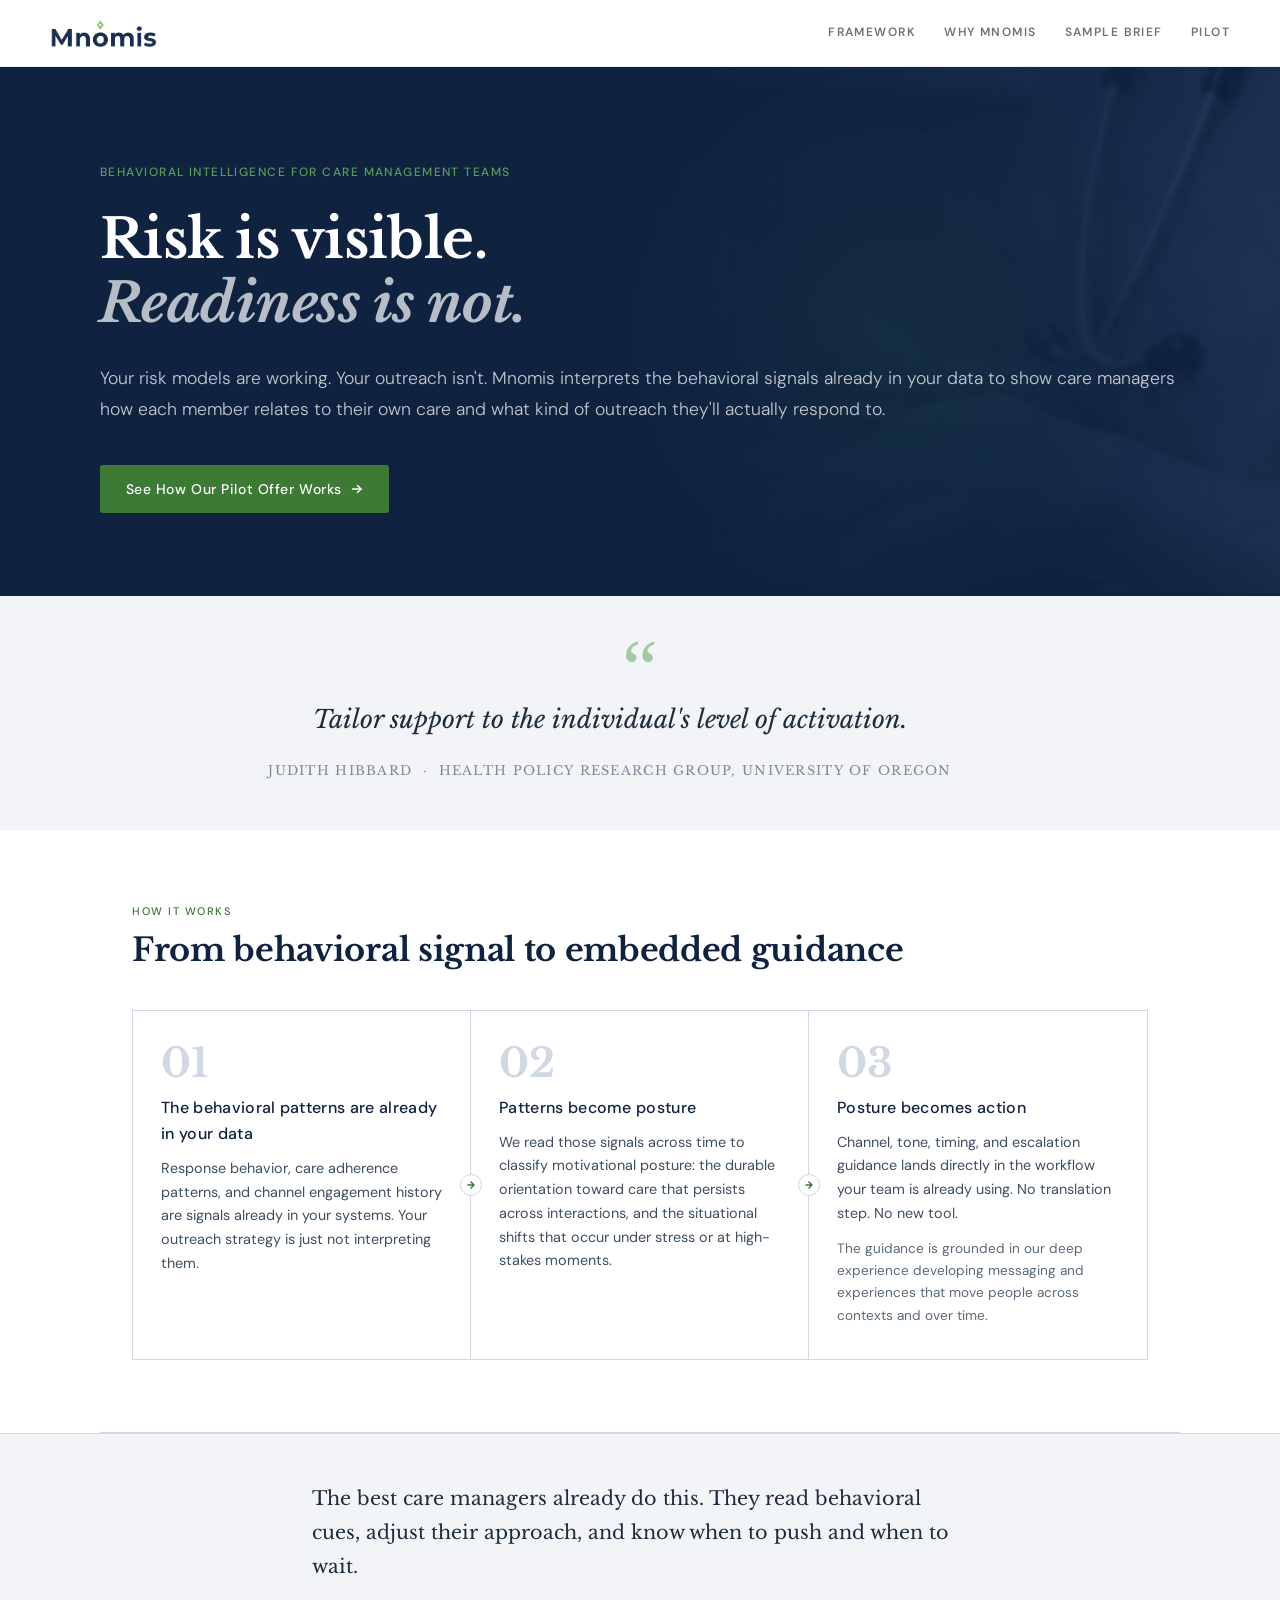
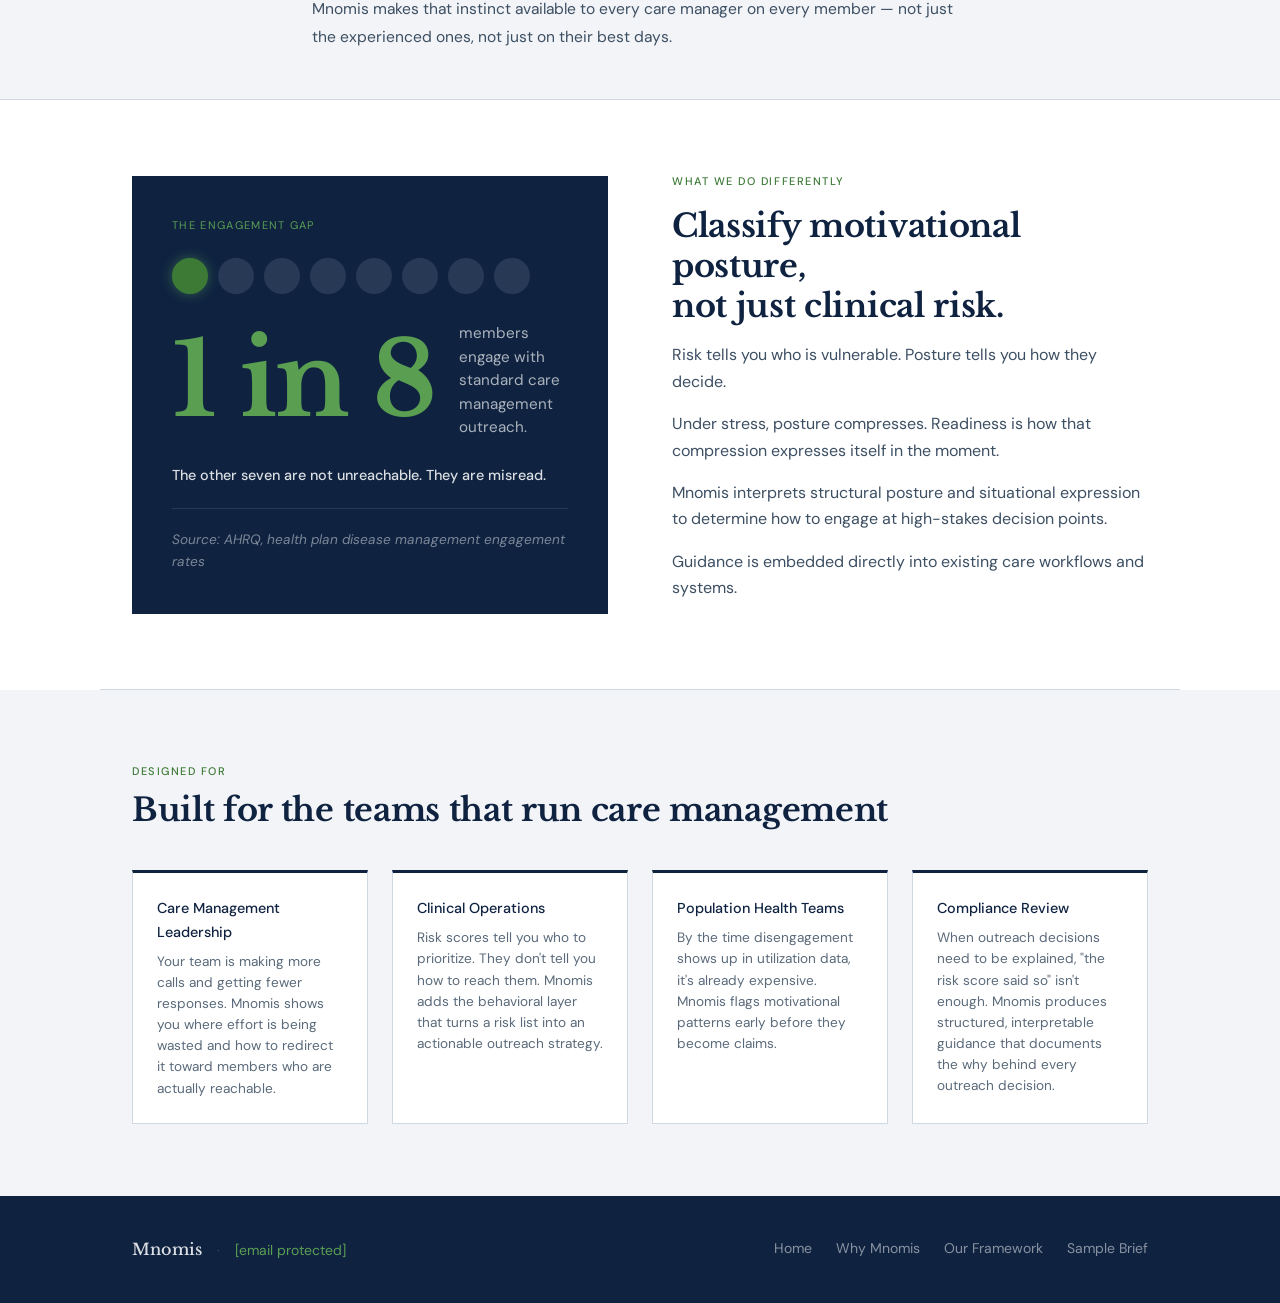
==== commit 20b8b141: "Add files via upload" ====
--- a/index.html
+++ b/index.html
@@ -4,562 +4,513 @@
 
 <link rel="stylesheet" href="/css/styles.css"><meta charset="utf-8"/>
 <meta content="width=device-width,initial-scale=1" name="viewport"/>
-<title>Outreach Intelligence Brief - Mnomis</title>
+<title>Mnomis Outreach Intelligence for Care Management</title>
 <link href="https://fonts.googleapis.com" rel="preconnect"/>
 <link crossorigin="" href="https://fonts.gstatic.com" rel="preconnect"/>
-<link href="https://fonts.googleapis.com/css2?family=Libre+Baskerville:ital,wght@0,400;0,700;1,400&amp;family=DM+Sans:wght@300;400;500;600&amp;family=DM+Mono:wght@400;500&amp;display=swap" rel="stylesheet"/>
+<link href="https://fonts.googleapis.com/css2?family=Libre+Baskerville:ital,wght@0,400;0,700;1,400&amp;family=DM+Sans:wght@300;400;500&amp;display=swap" rel="stylesheet"/>
 <style>
 :root {
-  --navy:           #0f2341;
-  --navy-mid:       #1a3459;
-  --green:          #3d7a36;
-  --green-lt:       #5a9e52;
-  --amber:          #b45309;
-  --amber-bg:       #fef9f0;
-  --amber-border:   #e8c97a;
-  --slate:          #3d4f63;
-  --fog:            #f2f4f7;
-  --fog-dark:       #e6eaef;
-  --white:          #ffffff;
-  --text:           #1e2d3d;
-  --muted:          #5a6a7a;
-  --rule:           #d0d8e4;
-  --serif:  "Libre Baskerville", Georgia, serif;
-  --sans:   "DM Sans", system-ui, sans-serif;
-  --mono:   "DM Mono", monospace;
+ --navy: #0f2341;
+ --navy-mid: #1a3459;
+ --green: #3d7a36;
+ --green-lt: #5a9e52;
+ --slate: #3d4f63;
+ --fog: #f2f4f7;
+ --white: #ffffff;
+ --text: #1e2d3d;
+ --muted: #5a6a7a;
+ --rule: #d0d8e4;
+ --serif: 'Libre Baskerville', Georgia, serif;
+ --sans: 'DM Sans', system-ui, sans-serif;
+ }
+
+ *, *::before, *::after { box-sizing: border-box; margin: 0; padding: 0; }
+
+ html { scroll-behavior: smooth; }
+
+ body {
+ font-family: var(--sans);
+ color: var(--text);
+ background: var(--white);
+ font-size: 16px;
+ line-height: 1.65;
+ -webkit-font-smoothing: antialiased;
+ }
+
+ /* ── HEADER ── */
+/* ── HERO ── */
+ .hero {
+ background: var(--navy) url('[data-uri]') right center / cover no-repeat;
+ color: #fff;
+ padding: 6rem 2rem 5rem;
+ position: relative;
+ overflow: hidden;
+ }
+
+ 
+
+ .hero-inner {
+ max-width: 1080px;
+ margin: 0 auto;
+ position: relative;
+ }
+
+ .hero-eyebrow {
+ font-family: var(--sans);
+ font-size: 12px;
+ font-weight: 500;
+ letter-spacing: 0.12em;
+ text-transform: uppercase;
+ color: var(--green-lt);
+ margin-bottom: 1.5rem;
+ }
+
+ .hero h1 {
+ font-family: var(--serif);
+ font-size: clamp(2.4rem, 5vw, 3.4rem);
+ font-weight: 700;
+ line-height: 1.18;
+ letter-spacing: -0.01em;
+ margin-bottom: 1.75rem;
+ color: #fff;
+ }
+
+ .hero h1 em {
+ font-style: italic;
+ color: rgba(255,255,255,0.7);
+ }
+
+ .hero-lead {
+ font-size: 1.1rem;
+ font-weight: 300;
+ line-height: 1.75;
+ color: rgba(255,255,255,0.75);
+ margin-bottom: 2.5rem;
+ }
+
+ .hero-subline {
+ font-family: var(--serif);
+ font-size: 1.15rem;
+ font-style: italic;
+ color: rgba(255,255,255,0.9);
+ margin-bottom: 1.5rem;
+ margin-top: -0.5rem;
+ }
+
+ .hero-cta {
+ display: inline-flex;
+ align-items: center;
+ gap: 0.5rem;
+ background: var(--green);
+ color: #fff;
+ font-family: var(--sans);
+ font-size: 14px;
+ font-weight: 500;
+ letter-spacing: 0.04em;
+ text-decoration: none;
+ padding: 0.8rem 1.6rem;
+ border-radius: 3px;
+ transition: background 0.2s;
+ }
+
+ .hero-cta:hover { background: var(--green-lt); }
+
+ .hero-cta svg { flex-shrink: 0; }
+
+ /* ── DIVIDER ── */
+ .section-divider {
+ height: 1px;
+ background: var(--rule);
+ max-width: 1080px;
+ margin: 0 auto;
+ }
+
+ /* ── SECTIONS ── */
+ section { padding: 4.5rem 2rem; }
+
+ .container {
+ max-width: 1080px;
+ margin: 0 auto;
+ }
+
+ /* ── PROBLEM STRIP ── */
+ .problem-strip {
+ background: var(--fog);
+ padding: 3rem 2rem;
+ border-top: 3px solid var(--navy);
+ }
+
+ .problem-strip p {
+ max-width: 720px;
+ margin: 0 auto;
+ font-family: var(--serif);
+ font-size: 1.2rem;
+ line-height: 1.7;
+ color: var(--text);
+ }
+
+ .problem-strip strong { color: var(--navy); }
+
+ /* ── SECTION HEADERS ── */
+ .section-label {
+ font-family: var(--sans);
+ font-size: 11px;
+ font-weight: 500;
+ letter-spacing: 0.14em;
+ text-transform: uppercase;
+ color: var(--green);
+ margin-bottom: 0.6rem;
+ }
+
+ h2 {
+ font-family: var(--serif);
+ font-size: clamp(1.5rem, 3vw, 2rem);
+ font-weight: 700;
+ line-height: 1.25;
+ color: var(--navy);
+ margin-bottom: 1.25rem;
+ }
+
+ h3 {
+ font-family: var(--sans);
+ font-size: 0.95rem;
+ font-weight: 500;
+ letter-spacing: 0.02em;
+ color: var(--navy);
+ margin-bottom: 0.5rem;
+ }
+
+ p { color: var(--slate); }
+
+ /* ── OPERATING MODEL ── */
+ .model-grid {
+ display: grid;
+ grid-template-columns: repeat(3, 1fr);
+ gap: 0;
+ border: 1px solid var(--rule);
+ margin-top: 2.5rem;
+ }
+
+ .model-cell {
+ padding: 2rem 1.75rem;
+ border-right: 1px solid var(--rule);
+ position: relative;
+ }
+
+ .model-cell:last-child { border-right: none; }
+
+ .model-number {
+ font-family: var(--serif);
+ font-size: 2.5rem;
+ font-weight: 700;
+ color: var(--rule);
+ line-height: 1;
+ margin-bottom: 0.75rem;
+ }
+
+ .model-cell h3 {
+ font-size: 1rem;
+ font-weight: 500;
+ margin-bottom: 0.6rem;
+ }
+
+ .model-cell p {
+ font-size: 0.9rem;
+ line-height: 1.65;
+ }
+
+ .model-arrow {
+ position: absolute;
+ right: -12px;
+ top: 50%;
+ transform: translateY(-50%);
+ width: 22px;
+ height: 22px;
+ background: var(--white);
+ border: 1px solid var(--rule);
+ border-radius: 50%;
+ display: flex;
+ align-items: center;
+ justify-content: center;
+ z-index: 1;
+ color: var(--green);
+ }
+
+ .model-cell:last-child .model-arrow { display: none; }
+
+ /* ── WHY SECTION ── */
+ .why-split {
+ display: grid;
+ grid-template-columns: 1fr 1fr;
+ gap: 4rem;
+ align-items: center;
+ }
+
+ .stat-block {
+    padding: 2.5rem;
+    background: var(--navy);
+    color: #fff;
+  }
+
+  .stat-eyebrow {
+    font-size: 11px;
+    letter-spacing: 0.12em;
+    text-transform: uppercase;
+    color: var(--green-lt);
+    margin-bottom: 1.5rem;
+  }
+
+  .stat-dots {
+    display: flex;
+    gap: 10px;
+    flex-wrap: wrap;
+    margin-bottom: 1.75rem;
+  }
+
+  .stat-dot {
+    width: 36px;
+    height: 36px;
+    border-radius: 50%;
+    background: rgba(255,255,255,0.1);
+    flex-shrink: 0;
+  }
+
+  .stat-dot--active {
+    background: var(--green);
+    box-shadow: 0 0 12px rgba(90,158,82,0.5);
+  }
+
+  .stat-figure-row {
+    display: flex;
+    align-items: center;
+    gap: 1.5rem;
+    margin-bottom: 1.5rem;
+  }
+
+  .stat-figure {
+    font-family: var(--serif);
+    font-size: clamp(3.5rem, 8vw, 6.5rem);
+    font-weight: 700;
+    color: var(--green-lt);
+    line-height: 0.9;
+    letter-spacing: -0.02em;
+    flex-shrink: 0;
+  }
+
+  .stat-figure-label {
+    font-size: 0.95rem;
+    color: rgba(255,255,255,0.65);
+    line-height: 1.55;
+  }
+
+  .stat-claim {
+    font-size: 0.9rem;
+    color: rgba(255,255,255,0.85);
+    font-weight: 500;
+    margin: 0 0 1.25rem;
+  }
+
+  .stat-source {
+    font-size: 0.85rem;
+    color: rgba(255,255,255,0.45);
+    border-top: 1px solid rgba(255,255,255,0.1);
+    padding-top: 1.25rem;
+    margin: 0;
+    font-style: italic;
+  }
+
+ .why-copy h2 { margin-bottom: 1rem; }
+ .why-copy p { margin-bottom: 1rem; }
+
+ /* ── DESIGNED FOR ── */
+ .audience-section { background: var(--fog); }
+
+ .audience-grid {
+ display: grid;
+ grid-template-columns: repeat(4, 1fr);
+ gap: 1.5rem;
+ margin-top: 2.5rem;
+ }
+
+ .audience-card {
+ background: var(--white);
+ border: 1px solid var(--rule);
+ border-top: 3px solid var(--navy);
+ padding: 1.5rem;
+ }
+
+ .audience-card .role {
+ font-family: var(--sans);
+ font-size: 0.9rem;
+ font-weight: 500;
+ color: var(--navy);
+ margin-bottom: 0.4rem;
+ }
+
+ .audience-card .role-desc {
+ font-size: 0.85rem;
+ color: var(--muted);
+ line-height: 1.55;
+ }
+
+ /* ── FOOTER ── */
+ footer {
+ background: var(--navy);
+ color: rgba(255,255,255,0.5);
+ padding: 2.5rem 2rem;
+ font-size: 13px;
+ text-align: center;
+ line-height: 1.7;
+ }
+
+ footer strong {
+ color: rgba(255,255,255,0.85);
+ font-weight: 500;
+ }
+
+ /* ── ANIMATIONS ── */
+ @keyframes fadeUp {
+ from { opacity: 0; transform: translateY(18px); }
+ to { opacity: 1; transform: translateY(0); }
+ }
+
+ .hero-eyebrow { animation: fadeUp 0.5s ease both; }
+ .hero h1 { animation: fadeUp 0.6s 0.1s ease both; }
+ .hero-lead { animation: fadeUp 0.6s 0.2s ease both; }
+ .hero-cta { animation: fadeUp 0.6s 0.3s ease both; }
+
+ /* ── RESPONSIVE ── */
+ @media (max-width: 768px) {
+ .model-grid { grid-template-columns: 1fr; }
+ .model-cell { border-right: none; border-bottom: 1px solid var(--rule); }
+ .model-cell:last-child { border-bottom: none; }
+ .model-arrow { display: none; }
+ .why-split { grid-template-columns: 1fr; gap: 2rem; }
+ .audience-grid { grid-template-columns: 1fr 1fr; }
 }
-*, *::before, *::after { box-sizing: border-box; margin: 0; padding: 0; }
-body {
-  font-family: var(--sans);
-  color: var(--text);
-  background: var(--fog);
-  font-size: 14px;
-  line-height: 1.6;
-  -webkit-font-smoothing: antialiased;
-}
-
-/* HEADER */
-/* PAGE */
-.page {
-  max-width: 1080px;
-  margin: 2.5rem auto;
-  padding: 0 1.5rem 4rem;
-}
-
-/* BREADCRUMB */
-.breadcrumb {
-  font-size: 12px;
-  color: var(--muted);
-  margin-bottom: 1.5rem;
-  display: flex;
-  align-items: center;
-  gap: 0.4rem;
-  font-family: var(--mono);
-}
-.breadcrumb a { color: var(--muted); text-decoration: none; }
-.breadcrumb a:hover { color: var(--navy); }
-
-/* BRIEF DOCUMENT */
-.brief {
-  background: var(--white);
-  border: 1px solid var(--rule);
-  border-top: 4px solid var(--navy);
-}
-
-/* BRIEF HEADER */
-.brief-header {
-  padding: 2rem 2.5rem 1.75rem;
-  border-bottom: 1px solid var(--rule);
-  display: grid;
-  grid-template-columns: 1fr auto;
-  gap: 1.5rem;
-  align-items: start;
-}
-.brief-doc-label {
-  font-family: var(--mono);
-  font-size: 11px;
-  letter-spacing: 0.1em;
-  text-transform: uppercase;
-  color: var(--muted);
-  margin-bottom: 0.4rem;
-}
-.brief-title {
-  font-family: var(--serif);
-  font-size: 1.35rem;
-  font-weight: 700;
-  color: var(--navy);
-  line-height: 1.25;
-  margin-bottom: 0.25rem;
-}
-.brief-subtitle { font-size: 0.85rem; color: var(--muted); }
-.brief-meta {
-  text-align: right;
-  font-size: 12px;
-  color: var(--muted);
-  line-height: 1.85;
-  font-family: var(--mono);
-  flex-shrink: 0;
-}
-.brief-meta strong { color: var(--text); font-weight: 500; }
-
-/* POSTURE BANNER */
-.posture-banner {
-  background: var(--amber-bg);
-  border-bottom: 1px solid var(--amber-border);
-  padding: 1.25rem 2.5rem;
-  display: flex;
-  align-items: flex-start;
-  gap: 2rem;
-}
-.posture-tag {
-  display: inline-flex;
-  align-items: center;
-  gap: 0.4rem;
-  background: var(--amber);
-  color: #fff;
-  font-family: var(--mono);
-  font-size: 11px;
-  font-weight: 600;
-  letter-spacing: 0.08em;
-  text-transform: uppercase;
-  padding: 0.3rem 0.7rem;
-  border-radius: 2px;
-  margin-bottom: 0.35rem;
-}
-.posture-tag .dot {
-  width: 6px; height: 6px;
-  border-radius: 50%;
-  background: rgba(255,255,255,0.65);
-}
-.posture-name {
-  font-family: var(--serif);
-  font-size: 1rem;
-  font-weight: 700;
-  color: var(--amber);
-  margin-bottom: 0.25rem;
-}
-.posture-def {
-  font-size: 0.85rem;
-  color: var(--slate);
-  line-height: 1.6;
-  border-left: 2px solid var(--amber-border);
-  padding-left: 1rem;
-  flex: 1;
-}
-.confidence-row {
-  display: flex;
-  align-items: center;
-  gap: 0.6rem;
-  margin-top: 0.75rem;
-}
-.conf-label {
-  font-family: var(--mono);
-  font-size: 10px;
-  text-transform: uppercase;
-  letter-spacing: 0.08em;
-  color: var(--muted);
-  white-space: nowrap;
-}
-.conf-bar {
-  height: 5px;
-  background: var(--fog-dark);
-  border-radius: 3px;
-  width: 120px;
-  overflow: hidden;
-}
-.conf-bar-fill {
-  height: 100%;
-  background: var(--amber);
-  border-radius: 3px;
-  width: 74%;
-}
-.conf-pct {
-  font-family: var(--mono);
-  font-size: 11px;
-  font-weight: 600;
-  color: var(--amber);
-}
-
-/* AT A GLANCE */
-.glance-strip {
-  background: var(--navy);
-  border-bottom: 1px solid rgba(255,255,255,0.08);
-  padding: 1rem 2.5rem;
-}
-.glance-label {
-  font-family: var(--mono);
-  font-size: 10px;
-  font-weight: 600;
-  letter-spacing: 0.14em;
-  text-transform: uppercase;
-  color: rgba(255,255,255,0.45);
-  margin-bottom: 0.75rem;
-}
-.glance-grid {
-  display: grid;
-  grid-template-columns: repeat(4, 1fr);
-  gap: 1px;
-  background: rgba(255,255,255,0.08);
-  border: 1px solid rgba(255,255,255,0.08);
-  margin-bottom: 0.75rem;
-}
-.glance-cell {
-  background: rgba(255,255,255,0.04);
-  padding: 0.6rem 0.85rem;
-}
-.glance-cell-label {
-  font-family: var(--mono);
-  font-size: 9px;
-  font-weight: 600;
-  letter-spacing: 0.1em;
-  text-transform: uppercase;
-  color: rgba(255,255,255,0.4);
-  margin-bottom: 0.25rem;
-}
-.glance-cell-value {
-  font-size: 0.85rem;
-  font-weight: 600;
-  color: #fff;
-  line-height: 1.3;
-}
-.glance-cell-value.amber { color: #fbbf24; }
-.glance-cell-value.down { color: #f87171; }
-.glance-next {
-  font-size: 0.85rem;
-  color: rgba(255,255,255,0.75);
-  line-height: 1.5;
-}
-.glance-next strong { color: #fff; font-weight: 500; }
-
-/* BRIEF BODY LAYOUT */
-.brief-body {
-  display: grid;
-  grid-template-columns: 1fr 260px;
-}
-
-/* MAIN COLUMN */
-.brief-main {
-  border-right: 1px solid var(--rule);
-}
-.brief-section {
-  padding: 1.75rem 2rem;
-  border-bottom: 1px solid var(--rule);
-}
-.brief-section:last-child { border-bottom: none; }
-.section-heading {
-  font-family: var(--mono);
-  font-size: 10px;
-  font-weight: 600;
-  letter-spacing: 0.12em;
-  text-transform: uppercase;
-  color: var(--navy);
-  margin-bottom: 1rem;
-  padding-bottom: 0.5rem;
-  border-bottom: 1px solid var(--fog-dark);
-}
-
-/* SIGNAL GRID */
-.signal-grid {
-  display: grid;
-  grid-template-columns: repeat(3, 1fr);
-  gap: 1px;
-  background: var(--rule);
-  border: 1px solid var(--rule);
-}
-.signal-cell {
-  background: var(--white);
-  padding: 0.85rem;
-}
-.signal-name {
-  font-family: var(--mono);
-  font-size: 10px;
-  font-weight: 600;
-  letter-spacing: 0.08em;
-  text-transform: uppercase;
-  color: var(--muted);
-  margin-bottom: 0.35rem;
-}
-.signal-value {
-  font-family: var(--serif);
-  font-size: 1.4rem;
-  font-weight: 700;
-  color: var(--navy);
-  line-height: 1;
-  margin-bottom: 0.3rem;
-}
-.signal-value.amber { color: var(--amber); }
-.signal-note {
-  font-size: 0.78rem;
-  color: var(--muted);
-  line-height: 1.4;
-}
-
-/* INTERPRETATION PARAS */
-.interp-para {
-  font-size: 0.9rem;
-  color: var(--slate);
-  line-height: 1.8;
-  margin-bottom: 0.85rem;
-}
-.interp-para:last-child { margin-bottom: 0; }
-.interp-para strong { color: var(--text); font-weight: 600; }
-
-/* GUIDANCE CARDS */
-.guidance-grid {
-  display: grid;
-  grid-template-columns: 1fr 1fr;
-  gap: 1px;
-  background: var(--rule);
-  border: 1px solid var(--rule);
-  margin-bottom: 1rem;
-}
-.guidance-card {
-  background: var(--white);
-  padding: 1rem;
-}
-.guidance-card-label {
-  font-family: var(--mono);
-  font-size: 10px;
-  font-weight: 600;
-  letter-spacing: 0.1em;
-  text-transform: uppercase;
-  color: var(--muted);
-  margin-bottom: 0.5rem;
-}
-.guidance-card h4 {
-  font-size: 0.875rem;
-  font-weight: 600;
-  color: var(--navy);
-  margin-bottom: 0.4rem;
-  font-family: var(--sans);
-}
-.guidance-card p {
-  font-size: 0.83rem;
-  color: var(--slate);
-  line-height: 1.6;
-}
-.guidance-card p strong { color: var(--text); font-weight: 500; }
-
-/* TONE SPECTRUM */
-.tone-spectrum {
-  display: flex;
-  align-items: center;
-  gap: 0;
-  margin: 0.6rem 0;
-  height: 8px;
-  border-radius: 4px;
-  overflow: hidden;
-}
-.tone-seg { flex: 1; height: 100%; }
-.tone-seg.seg1 { background: #93c5fd; }
-.tone-seg.seg2 { background: #60a5fa; }
-.tone-seg.seg3 { background: var(--amber); }
-.tone-seg.seg4 { background: #d97706; }
-.tone-seg.seg5 { background: #92400e; }
-.tone-marker {
-  font-family: var(--mono);
-  font-size: 9px;
-  color: var(--muted);
-  display: flex;
-  justify-content: space-between;
-  margin-top: 0.2rem;
-}
-
-/* STEPS & AVOID */
-.steps-list, .avoid-list { list-style: none; }
-.steps-list li, .avoid-list li {
-  display: flex;
-  gap: 0.65rem;
-  align-items: flex-start;
-  font-size: 0.875rem;
-  color: var(--slate);
-  padding: 0.4rem 0;
-  border-bottom: 1px solid var(--fog-dark);
-  line-height: 1.5;
-}
-.steps-list li:last-child, .avoid-list li:last-child { border-bottom: none; }
-.step-num {
-  flex-shrink: 0;
-  width: 20px; height: 20px;
-  border-radius: 50%;
-  background: var(--navy);
-  color: #fff;
-  font-family: var(--mono);
-  font-size: 10px;
-  font-weight: 600;
-  display: flex;
-  align-items: center;
-  justify-content: center;
-  margin-top: 1px;
-}
-.avoid-x {
-  flex-shrink: 0;
-  width: 18px; height: 18px;
-  border-radius: 2px;
-  background: #fef2f2;
-  border: 1px solid #fecaca;
-  color: #dc2626;
-  font-size: 11px;
-  font-weight: 700;
-  display: flex;
-  align-items: center;
-  justify-content: center;
-  margin-top: 1px;
-}
-.steps-list li strong, .avoid-list li strong { color: var(--text); font-weight: 600; }
-
-/* SIDEBAR */
-.brief-sidebar {
-  padding: 0;
-}
-.sidebar-section {
-  padding: 1.25rem 1.5rem;
-  border-bottom: 1px solid var(--rule);
-}
-.sidebar-section:last-child { border-bottom: none; }
-.sidebar-heading {
-  font-family: var(--mono);
-  font-size: 10px;
-  font-weight: 600;
-  letter-spacing: 0.12em;
-  text-transform: uppercase;
-  color: var(--muted);
-  margin-bottom: 0.75rem;
-  padding-bottom: 0.4rem;
-  border-bottom: 1px solid var(--fog-dark);
-}
-.meta-row {
-  display: flex;
-  justify-content: space-between;
-  align-items: flex-start;
-  font-size: 0.8rem;
-  padding: 0.3rem 0;
-  border-bottom: 1px solid var(--fog-dark);
-  gap: 0.5rem;
-}
-.meta-row:last-child { border-bottom: none; }
-.meta-key {
-  color: var(--muted);
-  flex-shrink: 0;
-  font-family: var(--mono);
-  font-size: 10px;
-  letter-spacing: 0.04em;
-}
-.meta-val {
-  color: var(--text);
-  font-weight: 500;
-  text-align: right;
-  font-size: 0.8rem;
-}
-
-/* CLASSIFICATION HISTORY */
-.history-item {
-  display: flex;
-  align-items: center;
-  gap: 0.6rem;
-  padding: 0.4rem 0;
-  font-size: 0.8rem;
-  border-bottom: 1px solid var(--fog-dark);
-}
-.history-item:last-child { border-bottom: none; }
-.history-dot {
-  width: 8px; height: 8px;
-  border-radius: 50%;
-  flex-shrink: 0;
-}
-.history-period { color: var(--muted); font-family: var(--mono); font-size: 10px; flex-shrink: 0; }
-.history-posture { color: var(--text); font-weight: 500; }
-.history-conf { color: var(--muted); font-size: 10px; margin-left: auto; font-family: var(--mono); }
-
-/* SPECTRUM */
-.posture-spectrum {
-  display: flex;
-  flex-direction: column;
-  gap: 2px;
-}
-.spectrum-item {
-  display: flex;
-  align-items: center;
-  gap: 0.5rem;
-  padding: 0.35rem 0.5rem;
-  border-radius: 2px;
-  font-size: 0.78rem;
-}
-.spectrum-item.current {
-  background: var(--amber-bg);
-  border: 1px solid var(--amber-border);
-}
-.spectrum-dot { width: 8px; height: 8px; border-radius: 50%; flex-shrink: 0; }
-.spectrum-item-name { font-weight: 500; color: var(--text); }
-.spectrum-item.current .spectrum-item-name { color: var(--amber); font-weight: 600; }
-.spectrum-item-arrow { margin-left: auto; color: var(--amber); font-size: 11px; font-weight: 700; }
-
-/* ESCALATION BOX */
-.escalation-box {
-  background: #fff7ed;
-  border: 1px solid #fed7aa;
-  border-left: 3px solid #ea580c;
-  padding: 0.85rem 1rem;
-  border-radius: 1px;
-}
-.escalation-box-label {
-  font-family: var(--mono);
-  font-size: 10px;
-  font-weight: 600;
-  letter-spacing: 0.1em;
-  text-transform: uppercase;
-  color: #ea580c;
-  margin-bottom: 0.35rem;
-}
-.escalation-box p { font-size: 0.8rem; color: var(--slate); line-height: 1.55; }
-.escalation-box p strong { color: var(--text); font-weight: 500; }
-
-/* BRIEF FOOTER */
-.brief-footer {
-  background: var(--fog);
-  border-top: 1px solid var(--rule);
-  padding: 0.85rem 2.5rem;
-  display: flex;
-  justify-content: space-between;
-  align-items: center;
-  font-family: var(--mono);
-  font-size: 10px;
-  color: var(--muted);
-  letter-spacing: 0.04em;
-}
-
-/* ILLUSTRATIVE NOTICE */
-.illustrative-notice {
-  text-align: center;
-  font-family: var(--mono);
-  font-size: 10px;
-  color: var(--muted);
-  letter-spacing: 0.08em;
-  text-transform: uppercase;
-  padding: 1.25rem;
-  border: 1px dashed var(--rule);
-  margin-top: 1.5rem;
-}
-
-@media print {
-  header, nav, .breadcrumb, .page-actions, .illustrative-notice { display: none; }
-  body { background: #fff; }
-  .page { margin: 0; padding: 0; max-width: 100%; }
-  .brief { border: none; }
-}
-@media (max-width: 700px) {
-  .brief-body { grid-template-columns: 1fr; }
-  .brief-main { border-right: none; }
-  .signal-grid { grid-template-columns: 1fr 1fr; }
-  .guidance-grid { grid-template-columns: 1fr; }
-  .brief-header { grid-template-columns: 1fr; }
-  .brief-meta { text-align: left; }
-  .posture-banner { flex-direction: column; gap: 1rem; }
-  .glance-grid { grid-template-columns: 1fr 1fr; }
-}
+
+ @media (max-width: 480px) {
+  .audience-grid { grid-template-columns: 1fr; }
+  .stat-figure-row { flex-direction: column; align-items: flex-start; gap: 0.75rem; }
+  .stat-figure { font-size: 4.5rem; }
+ }
+
+ /* ── EVIDENCE STRIP ── */
+ .evidence-strip {
+ background: var(--white);
+ padding: 4rem 2rem;
+ border-bottom: 1px solid var(--rule);
+ }
+ .evidence-intro {
+ max-width: 560px;
+ margin: 0 auto 2.5rem;
+ text-align: center;
+ }
+ .evidence-intro .section-label { text-align: center; }
+ .evidence-intro p {
+ font-size: 0.9rem;
+ color: var(--muted);
+ margin-top: 0.5rem;
+ line-height: 1.7;
+ }
+ .evidence-grid {
+ display: grid;
+ grid-template-columns: repeat(3, 1fr);
+ gap: 2px;
+ background: var(--rule);
+ border: 1px solid var(--rule);
+ max-width: 900px;
+ margin: 0 auto;
+ }
+ .evidence-cell {
+ background: var(--white);
+ padding: 2rem 1.75rem;
+ }
+ .evidence-stat {
+ font-family: var(--serif);
+ font-size: 2.6rem;
+ font-weight: 700;
+ color: var(--navy);
+ line-height: 1;
+ margin-bottom: 0.5rem;
+ }
+ .evidence-stat span { color: var(--green); }
+ .evidence-desc {
+ font-size: 0.875rem;
+ color: var(--slate);
+ line-height: 1.65;
+ margin-bottom: 0.75rem;
+ }
+ .evidence-source {
+ font-family: var(--mono);
+ font-size: 10px;
+ color: var(--muted);
+ letter-spacing: 0.06em;
+ border-top: 1px solid var(--fog-dark);
+ padding-top: 0.6rem;
+ }
+
+ /* ── FOUNDING PARTNER BANNER ── */
+ .founding-banner {
+ background: var(--navy);
+ padding: 2.5rem 2rem;
+ }
+ .founding-inner {
+ max-width: 760px;
+ margin: 0 auto;
+ display: grid;
+ grid-template-columns: 1fr auto;
+ gap: 2rem;
+ align-items: center;
+ }
+ .founding-label {
+ font-family: var(--mono);
+ font-size: 10px;
+ font-weight: 600;
+ letter-spacing: 0.14em;
+ text-transform: uppercase;
+ color: var(--green-lt);
+ margin-bottom: 0.4rem;
+ }
+ .founding-text {
+ font-family: var(--serif);
+ font-size: 1.1rem;
+ font-weight: 700;
+ color: #fff;
+ line-height: 1.3;
+ margin-bottom: 0.4rem;
+ }
+ .founding-sub {
+ font-size: 0.875rem;
+ color: rgba(255,255,255,0.6);
+ line-height: 1.6;
+ }
+ .founding-sub strong { color: rgba(255,255,255,0.85); font-weight: 500; }
+ .founding-cta {
+ flex-shrink: 0;
+ display: inline-flex;
+ align-items: center;
+ gap: 0.4rem;
+ background: var(--green);
+ color: #fff;
+ font-size: 13px;
+ font-weight: 500;
+ padding: 0.7rem 1.3rem;
+ border-radius: 2px;
+ text-decoration: none;
+ white-space: nowrap;
+ transition: background 0.2s;
+ }
+ .founding-cta:hover { background: var(--green-lt); }
+
+ @media (max-width: 700px) {
+ .evidence-grid { grid-template-columns: 1fr; }
+ .founding-inner { grid-template-columns: 1fr; }
+ }
 </style>
 </head>
 <body>
+<!-- HEADER -->
 <!-- BUILD: v4-header -->
 <!-- BUILD: fullfix-v6 -->
 <!-- BUILD: fullfix-v7 -->
@@ -577,350 +528,156 @@
     <nav class="main-nav">
       <a href="/framework/" class="nav-link">Framework</a>
       <a href="/about/" class="nav-link">Why Mnomis</a>
-      <a href="/brief-example/" class="nav-link active">Sample Brief</a>
+      <a href="/brief-example/" class="nav-link">Sample Brief</a>
       <a href="/pilot/" class="nav-link">Pilot</a>
     </nav>
   </div>
 </header>
 
-<div class="page">
-<div class="breadcrumb">
-<a href="/">Mnomis</a>
-<span>›</span>
-<span>Outreach Intelligence Brief - Example</span>
-</div>
-<div class="brief">
-<!-- BRIEF HEADER -->
-<div class="brief-header">
-<div>
-<div class="brief-doc-label">Outreach Intelligence Brief</div>
-<div class="brief-title">Member 4471-C</div>
-<div class="brief-subtitle">Care Management Engagement Guidance  ·  Motivational Posture Classification</div>
-</div>
-<div class="brief-meta">
-<div><span class="meta-key">Generated</span><br/><strong>14 Feb 2026</strong></div>
-<div style="margin-top:0.5rem"><span class="meta-key">Valid through</span><br/><strong>15 May 2026</strong></div>
-<div style="margin-top:0.5rem"><span class="meta-key">Program</span><br/><strong>Care Management</strong></div>
-</div>
-</div>
-<!-- POSTURE BANNER -->
-<div class="posture-banner">
-<div>
-<div class="posture-tag"><span class="dot"></span> Motivational Posture 03</div>
-<div class="posture-name">Conditional Actor</div>
-<div class="confidence-row">
-<span class="conf-label">Classification confidence</span>
-<div class="conf-bar"><div class="conf-bar-fill"></div></div>
-<span class="conf-pct">74%</span>
-</div>
-</div>
-<div class="posture-def">
-        Engages when conditions are clearly defined and the ask is specific and bounded.
-        Responds to concrete requests with visible benefit attached. Disengages when outreach
-        is open-ended, multi-step, or does not connect to an immediate concern.
-      </div>
-</div>
-<!-- AT A GLANCE -->
-<div class="glance-strip">
-<div class="glance-label">At a glance - 30-second read</div>
-<div class="glance-grid">
-<div class="glance-cell">
-<div class="glance-cell-label">Primary channel</div>
-<div class="glance-cell-value amber">SMS only</div>
-</div>
-<div class="glance-cell">
-<div class="glance-cell-label">Tone</div>
-<div class="glance-cell-value">Direct / specific</div>
-</div>
-<div class="glance-cell">
-<div class="glance-cell-label">Cadence</div>
-<div class="glance-cell-value">Tue–Thu · 7-day min</div>
-</div>
-<div class="glance-cell">
-<div class="glance-cell-label">Posture trend</div>
-<div class="glance-cell-value down">Hardening ↓</div>
-</div>
-</div>
-<div class="glance-next">
-<strong>Next action:</strong> Send a single SMS this Tuesday with one specific ask and a clear, immediate benefit - do not call, do not ask open-ended questions.
-      </div>
-</div>
-<!-- BRIEF BODY -->
-<div class="brief-body">
-<!-- MAIN COLUMN -->
-<div class="brief-main">
-<!-- BEHAVIORAL SIGNALS -->
-<div class="brief-section">
-<div class="section-heading">Behavioral Signals  ·  18-month window</div>
-<div class="signal-grid">
-<div class="signal-cell">
-<div class="signal-name">Outreach response</div>
-<div class="signal-value amber">31%</div>
-<div class="signal-note">Selective - responds to structured asks, ignores open-ended contact</div>
-</div>
-<div class="signal-cell">
-<div class="signal-name">Appt. adherence</div>
-<div class="signal-value">58%</div>
-<div class="signal-note">Kept when prep instructions were explicit; cancelled when ambiguous</div>
-</div>
-<div class="signal-cell">
-<div class="signal-name">Care gap navigation</div>
-<div class="signal-value">2 / 3</div>
-<div class="signal-note">Two of three gaps closed - both following single-action outreach</div>
-</div>
-<div class="signal-cell">
-<div class="signal-name">Channel behavior</div>
-<div class="signal-value amber">SMS</div>
-<div class="signal-note">100% of responses via SMS; zero engagement with phone or portal</div>
-</div>
-<div class="signal-cell">
-<div class="signal-name">Escalation history</div>
-<div class="signal-value">0</div>
-<div class="signal-note">No prior escalation events - conditional engagement maintained</div>
-</div>
-<div class="signal-cell">
-<div class="signal-name">Pattern stability</div>
-<div class="signal-value amber">Hardening</div>
-<div class="signal-note">Response window narrowing; prior classification was Guidance-Receptive</div>
-</div>
-</div>
-</div>
-<!-- INTERPRETATION -->
-<div class="brief-section">
-<div class="section-heading">Engagement Interpretation</div>
-<p class="interp-para">
-            A 31% outreach response rate does not indicate disengagement for this member.
-            It indicates a <strong>conditional engagement pattern</strong> - one where response
-            is tied to message structure and specificity rather than frequency or relationship.
-            The member has demonstrated willingness to act when the ask is concrete and the
-            benefit is immediate.
-          </p>
-<p class="interp-para">
-            The prior classification as Guidance-Receptive is relevant context.
-            <strong>Posture hardening from Guidance-Receptive to Conditional Actor</strong>
-            typically follows a period of open-ended, relational, or check-in outreach
-            that did not yield action. The member learned that engagement did not require
-            much from them and began filtering accordingly.
-          </p>
-<p class="interp-para">
-            The two successful care gap closures are the most instructive data points.
-            Both followed outreach structured as a single, bounded ask with
-            a specific action step. <strong>This is the pattern to replicate.</strong>
-            The failed gap closure followed an outreach attempt that asked the member
-            to choose between multiple options and schedule a follow-up call.
-          </p>
-<p class="interp-para">
-            The hardening trend warrants attention but not alarm. This member has not
-            disengaged - they are still responding. The priority is to <strong>arrest
-            the hardening before it reaches Disengaged / Avoidant</strong>, which means
-            removing friction from every interaction and eliminating open-ended contact entirely.
-          </p>
-</div>
-<!-- OUTREACH GUIDANCE -->
-<div class="brief-section">
-<div class="section-heading">Outreach Guidance</div>
-<div class="guidance-grid">
-<div class="guidance-card">
-<div class="guidance-card-label">Channel</div>
-<h4>SMS only - do not call</h4>
-<p>This member has a zero response rate to phone contact over 18 months.
-              <strong>Calling this member is not neutral - it is actively counterproductive.</strong>
-              Every unanswered call increases the cost of re-engagement.</p>
-</div>
-<div class="guidance-card">
-<div class="guidance-card-label">Tone &amp; Framing</div>
-<h4>Direct. Transactional. Single ask.</h4>
-<p>Lead with the specific action. Follow with the benefit.
-              Close with a single response option.
-              <strong>Do not open with a greeting, a check-in, or a question about wellbeing.</strong>
-              This member responds to utility, not relationship.</p>
-<div class="tone-spectrum">
-<div class="tone-seg seg1"></div>
-<div class="tone-seg seg2"></div>
-<div class="tone-seg seg3"></div>
-<div class="tone-seg seg4"></div>
-<div class="tone-seg seg5"></div>
-</div>
-<div class="tone-marker">
-<span>Relational</span><span>→ Direct</span>
-</div>
-</div>
-<div class="guidance-card">
-<div class="guidance-card-label">Timing &amp; Cadence</div>
-<h4>Tuesday–Thursday, minimum 7 days between attempts</h4>
-<p>Response data shows a clear mid-week concentration.
-              <strong>Do not send Monday or Friday.</strong>
-              Allow at least 7 days between outreach attempts - this member
-              does not respond faster with higher frequency; they disengage.</p>
-</div>
-<div class="guidance-card">
-<div class="guidance-card-label">Message Construction</div>
-<h4>One ask. One action. One reply.</h4>
-<p>Format: [Specific action] + [Immediate benefit] + [Single response option].
-              Example structure: <strong>"Your flu shot is due. Reply YES and we will
-              text you the nearest location with same-day availability."</strong>
-              Never include multiple steps or options in one message.</p>
-</div>
-</div>
-</div>
-<!-- NEXT STEPS -->
-<div class="brief-section">
-<div class="section-heading">Recommended Next Steps</div>
-<ul class="steps-list">
-<li>
-<span class="step-num">1</span>
-<div><strong>Draft one structured SMS</strong> for the open care gap using the single-ask format above. Route for review before sending - message construction is the highest-leverage variable for this member.</div>
-</li>
-<li>
-<span class="step-num">2</span>
-<div><strong>Remove this member from phone outreach queues</strong> immediately. Phone contact is producing zero response and increasing avoidance risk.</div>
-</li>
-<li>
-<span class="step-num">3</span>
-<div><strong>Monitor posture trend at the 30-day mark.</strong> If the hardening trend continues through the next classification cycle, flag for case review before the member reaches the Disengaged / Avoidant threshold.</div>
-</li>
-<li>
-<span class="step-num">4</span>
-<div><strong>Do not initiate relationship-maintenance contact.</strong> Check-ins, satisfaction surveys, and open-ended questions will not be answered and accelerate posture hardening.</div>
-</li>
-</ul>
-</div>
-<!-- WHAT TO AVOID -->
-<div class="brief-section">
-<div class="section-heading">What to Avoid</div>
-<ul class="avoid-list">
-<li><span class="avoid-x">✕</span><div><strong>Phone calls.</strong> Not answered, not neutral - actively counterproductive for this member.</div></li>
-<li><span class="avoid-x">✕</span><div><strong>Multi-step messages.</strong> Any message requiring more than one action will not be completed.</div></li>
-<li><span class="avoid-x">✕</span><div><strong>Open-ended questions.</strong> "How are you feeling?" and "Is there anything we can help with?" will not receive responses.</div></li>
-<li><span class="avoid-x">✕</span><div><strong>Frequency escalation.</strong> Sending more messages does not increase response rate for Conditional Actors - it accelerates disengagement.</div></li>
-<li><span class="avoid-x">✕</span><div><strong>Portal prompts.</strong> No portal engagement in 18 months. Do not route this member to self-service tools.</div></li>
-</ul>
-</div>
-</div><!-- /brief-main -->
-<!-- SIDEBAR -->
-<div class="brief-sidebar">
-<div class="sidebar-section">
-<div class="sidebar-heading">Member Profile</div>
-<div class="meta-row">
-<span class="meta-key">Member ID</span>
-<span class="meta-val">4471-C</span>
-</div>
-<div class="meta-row">
-<span class="meta-key">Program</span>
-<span class="meta-val">Care Management</span>
-</div>
-<div class="meta-row">
-<span class="meta-key">Signal window</span>
-<span class="meta-val">18 months</span>
-</div>
-<div class="meta-row">
-<span class="meta-key">Brief validity</span>
-<span class="meta-val">90 days</span>
-</div>
-<div class="meta-row">
-<span class="meta-key">Assigned CM</span>
-<span class="meta-val">Unassigned</span>
-</div>
-</div>
-<div class="sidebar-section">
-<div class="sidebar-heading">Classification History</div>
-<div class="history-item">
-<div class="history-dot" style="background:#b45309"></div>
-<span class="history-period">Current</span>
-<span class="history-posture">Conditional Actor</span>
-<span class="history-conf">74%</span>
-</div>
-<div class="history-item">
-<div class="history-dot" style="background:#3d7a36"></div>
-<span class="history-period">Q3 2025</span>
-<span class="history-posture">Guidance-Receptive</span>
-<span class="history-conf">81%</span>
-</div>
-<div class="history-item">
-<div class="history-dot" style="background:#3d7a36"></div>
-<span class="history-period">Q2 2025</span>
-<span class="history-posture">Guidance-Receptive</span>
-<span class="history-conf">79%</span>
-</div>
-<div class="history-item">
-<div class="history-dot" style="background:#1d6fa4"></div>
-<span class="history-period">Q1 2025</span>
-<span class="history-posture">Self-Directed</span>
-<span class="history-conf">62%</span>
-</div>
-</div>
-<div class="sidebar-section">
-<div class="sidebar-heading">Motivational Posture Spectrum</div>
-<div class="posture-spectrum">
-<div class="spectrum-item">
-<div class="spectrum-dot" style="background:#1d6fa4"></div>
-<span class="spectrum-item-name">Self-Directed</span>
-</div>
-<div class="spectrum-item">
-<div class="spectrum-dot" style="background:#3d7a36"></div>
-<span class="spectrum-item-name">Guidance-Receptive</span>
-</div>
-<div class="spectrum-item current">
-<div class="spectrum-dot" style="background:#b45309"></div>
-<span class="spectrum-item-name">Conditional Actor</span>
-<span class="spectrum-item-arrow">◀ current</span>
-</div>
-<div class="spectrum-item">
-<div class="spectrum-dot" style="background:#7c3d3d"></div>
-<span class="spectrum-item-name">Disengaged / Avoidant</span>
-</div>
-</div>
-</div>
-<div class="sidebar-section">
-<div class="sidebar-heading">Escalation Threshold</div>
-<div class="escalation-box">
-<div class="escalation-box-label">Watch condition</div>
-<p>If no response to next two structured outreach attempts, <strong>flag for case review</strong> before reclassification. Posture is hardening toward Disengaged / Avoidant.</p>
-</div>
-</div>
-<div class="sidebar-section">
-<div class="sidebar-heading">Framework Reference</div>
-<div class="meta-row">
-<span class="meta-key">Framework</span>
-<span class="meta-val">Motivational Intelligence Framework™ v2.1</span>
-</div>
-<div class="meta-row">
-<span class="meta-key">Method</span>
-<span class="meta-val">Behavioral classification</span>
-</div>
-<div class="meta-row">
-<span class="meta-key">Cycle</span>
-<span class="meta-val">90-day refresh</span>
-</div>
-</div>
-</div><!-- /brief-sidebar -->
-</div><!-- /brief-body -->
-<!-- BRIEF FOOTER -->
-<div class="brief-footer">
-<span>Mnomis Outreach Intelligence  ·  Motivational Intelligence Framework™</span>
-<span>Member 4471-C  ·  Generated 14 Feb 2026  ·  Valid 90 days</span>
-</div>
-</div><!-- /brief -->
-<div class="illustrative-notice">
-    Illustrative example  ·  All member data is fictional and for demonstration purposes only
-  </div>
-
-<div class="vision-banner" style="background:var(--navy,#0f2341);border-left:4px solid var(--green,#5a9e52);padding:1.25rem 1.5rem;margin-top:2rem;border-radius:2px;">
-  <p style="font-family:var(--mono,monospace);font-size:0.7rem;letter-spacing:0.1em;text-transform:uppercase;color:var(--green-lt,#8ec986);margin:0 0 0.5rem;">As we scale with you</p>
-  <p style="font-size:0.9375rem;color:rgba(255,255,255,0.85);line-height:1.65;margin:0 0 0.5rem;">The Outreach Intelligence Brief is the current delivery format - readable, workflow-ready, and requiring no new tools. As Mnomis scales, this guidance will be delivered directly within the EHR and care management platforms your teams already use.</p>
-  <p style="font-size:0.9375rem;color:rgba(255,255,255,0.85);line-height:1.65;margin:0;font-weight:500;">The goal is not adoption of a new system. It is better intelligence inside the systems you already have.</p>
-</div>
-</div><!-- /page -->
+<!-- HERO -->
+<section class="hero">
+<div class="hero-inner">
+
+<p class="hero-eyebrow">Behavioral intelligence for care management teams</p>
+<h1>Risk is visible.<br/><em>Readiness is not.</em></h1>
+<p class="hero-lead">
+ Your risk models are working. Your outreach isn't. Mnomis interprets 
+ the behavioral signals already in your data to show care managers how 
+ each member relates to their own care and what kind of outreach 
+ they'll actually respond to.
+ </p>
+<a class="hero-cta" href="/pilot/">
+ See How Our Pilot Offer Works
+ <svg fill="none" height="14" viewbox="0 0 14 14" width="14" xmlns="http://www.w3.org/2000/svg">
+<path d="M2.5 7h9M7.5 3.5L11 7l-3.5 3.5" stroke="currentColor" stroke-linecap="round" stroke-linejoin="round" stroke-width="1.5"></path>
+</svg>
+</a>
+</div>
+</section>
+<!-- PROBLEM STRIP -->
+<div class="problem-strip">
+<div class="container">
+<div style="max-width:780px;margin:0 auto;text-align:center;">
+  <div style="font-family:Georgia,serif;font-size:5rem;line-height:0.6;color:#5a9e52;opacity:0.5;margin-bottom:0.5rem;">&ldquo;</div>
+  <p style="font-family:var(--serif);font-size:1.55rem;line-height:1.6;color:var(--text);font-style:italic;margin:0 0 1.25rem;">Tailor support to the individual's level of activation.</p>
+  <p style="font-size:0.8rem;letter-spacing:0.1em;text-transform:uppercase;color:var(--navy);opacity:0.5;margin:0;">Judith Hibbard &nbsp;&middot;&nbsp; Health Policy Research Group, University of Oregon</p>
+</div>
+</div>
+</div>
+<!-- OPERATING MODEL -->
+<section>
+<div class="container">
+<p class="section-label">How it works</p>
+<h2>From behavioral signal to embedded guidance</h2>
+<div class="model-grid">
+<div class="model-cell">
+<div class="model-number">01</div>
+<h3>The behavioral patterns are already in your data</h3>
+<p>Response behavior, care adherence patterns, and channel engagement history are signals already in your systems. Your outreach strategy is just not interpreting them.</p>
+<div class="model-arrow">
+<svg fill="none" height="10" viewbox="0 0 10 10" width="10"><path d="M2 5h6M5 2l3 3-3 3" stroke="currentColor" stroke-linecap="round" stroke-linejoin="round" stroke-width="1.5"></path></svg>
+</div>
+</div>
+<div class="model-cell">
+<div class="model-number">02</div>
+<h3>Patterns become posture</h3>
+<p>We read those signals across time to classify motivational posture: the durable orientation toward care that persists across interactions, and the situational shifts that occur under stress or at high-stakes moments.</p>
+<div class="model-arrow">
+<svg fill="none" height="10" viewbox="0 0 10 10" width="10"><path d="M2 5h6M5 2l3 3-3 3" stroke="currentColor" stroke-linecap="round" stroke-linejoin="round" stroke-width="1.5"></path></svg>
+</div>
+</div>
+<div class="model-cell">
+<div class="model-number">03</div>
+<h3>Posture becomes action</h3>
+<p>Channel, tone, timing, and escalation guidance lands directly in the workflow your team is already using. No translation step. No new tool.</p>
+<p style="margin-top:0.75rem;font-size:0.85rem;color:var(--muted);">The guidance is grounded in our deep experience developing messaging and experiences that move people across contexts and over time.</p>
+</div>
+</div>
+</div>
+</section>
+<div class="section-divider"></div>
+<!-- EMPATHY BRIDGE -->
+<div style="background:var(--fog);border-top:1px solid var(--rule);border-bottom:1px solid var(--rule);padding:3rem 2rem;">
+<div class="container" style="max-width:720px;">
+<p style="font-family:var(--serif);font-size:1.2rem;line-height:1.75;color:var(--text);margin-bottom:0.75rem;">The best care managers already do this. They read behavioral cues, adjust their approach, and know when to push and when to wait.</p>
+<p style="font-size:0.975rem;line-height:1.8;color:var(--slate);">Mnomis makes that instinct available to every care manager on every member — not just the experienced ones, not just on their best days.</p>
+</div>
+</div>
+<!-- WHY SECTION -->
+<section>
+<div class="container">
+<div class="why-split">
+<div class="stat-block">
+<p class="stat-eyebrow">The engagement gap</p>
+
+<!-- 8 dots: 1 green, 7 dim -->
+<div class="stat-dots">
+ <div class="stat-dot stat-dot--active"></div>
+ <div class="stat-dot"></div>
+ <div class="stat-dot"></div>
+ <div class="stat-dot"></div>
+ <div class="stat-dot"></div>
+ <div class="stat-dot"></div>
+ <div class="stat-dot"></div>
+ <div class="stat-dot"></div>
+</div>
+
+<div class="stat-figure-row">
+ <div class="stat-figure">1 in 8</div>
+ <div class="stat-figure-label">members engage with standard care management outreach.</div>
+</div>
+
+<p class="stat-claim">The other seven are not unreachable. They are misread.</p>
+<p class="stat-source">Source: AHRQ, health plan disease management engagement rates</p>
+</div>
+<div class="why-copy">
+<p class="section-label">What we do differently</p>
+<h2>Classify motivational posture,<br/>not just clinical risk.</h2>
+<p>Risk tells you who is vulnerable. Posture tells you how they decide.</p>
+<p>Under stress, posture compresses. Readiness is how that compression expresses itself in the moment.</p>
+<p>Mnomis interprets structural posture and situational expression to determine how to engage at high-stakes decision points.</p>
+<p>Guidance is embedded directly into existing care workflows and systems.</p>
+</div>
+</div>
+</div>
+</section>
+<div class="section-divider"></div>
+<!-- DESIGNED FOR -->
+<section class="audience-section">
+<div class="container">
+<p class="section-label">Designed for</p>
+<h2>Built for the teams that run care management</h2>
+<div class="audience-grid">
+<div class="audience-card">
+<div class="role">Care Management Leadership</div>
+<div class="role-desc">Your team is making more calls and getting fewer responses. Mnomis shows you where effort is being wasted and how to redirect it toward members who are actually reachable.</div>
+</div>
+<div class="audience-card">
+<div class="role">Clinical Operations</div>
+<div class="role-desc">Risk scores tell you who to prioritize. They don't tell you how to reach them. Mnomis adds the behavioral layer that turns a risk list into an actionable outreach strategy.</div>
+</div>
+<div class="audience-card">
+<div class="role">Population Health Teams</div>
+<div class="role-desc">By the time disengagement shows up in utilization data, it's already expensive. Mnomis flags motivational patterns early before they become claims.</div>
+</div>
+<div class="audience-card">
+<div class="role">Compliance Review</div>
+<div class="role-desc">When outreach decisions need to be explained, "the risk score said so" isn't enough. Mnomis produces structured, interpretable guidance that documents the why behind every outreach decision.</div>
+</div>
+</div>
+</div>
+</section>
+<!-- FOOTER -->
 <footer>
 <div class="container" style="display:flex;flex-wrap:wrap;gap:2rem;justify-content:space-between;align-items:center;">
-  <div>
-    <strong style="font-family:var(--serif);font-size:1rem;">Mnomis</strong>
-    <span style="margin:0 0.75rem;color:rgba(255,255,255,0.2);">·</span>
-    <!--email_off--><a href="mailto:hello@mnomis.com" style="font-size:0.875rem;color:var(--green-lt);text-decoration:none;">hello@mnomis.com</a><!--/email_off-->
-  </div>
-  <nav style="display:flex;gap:1.5rem;flex-wrap:wrap;">
-    <a href="/" style="font-size:0.875rem;color:rgba(255,255,255,0.5);text-decoration:none;">Home</a>
-    <a href="/about/" style="font-size:0.875rem;color:rgba(255,255,255,0.5);text-decoration:none;">Why Mnomis</a>
-    <a href="/framework/" style="font-size:0.875rem;color:rgba(255,255,255,0.5);text-decoration:none;">Framework</a>
-    <a href="/brief-example/" style="font-size:0.875rem;color:rgba(255,255,255,0.5);text-decoration:none;">Sample Brief</a>
-    <a href="/pilot/" style="font-size:0.875rem;color:rgba(255,255,25+ <div>
+ <strong style="font-family:var(--serif);font-size:1rem;">Mnomis</strong>
+ <span style="margin:0 0.75rem;color:rgba(255,255,255,0.2);">·</span>
+ <a href="/cdn-cgi/l/email-protection#4b232e2727240b26252426223865282426" style="font-size:0.875rem;color:var(--green-lt);text-decoration:none;"><span class="__cf_email__" data-cfemail="e8808d848487a885868785819bc68b8785">[email&#160;protected]</span></a>
+ </div>
+ <nav style="display:flex;gap:1.5rem;flex-wrap:wrap;">
+ <a href="/" style="font-size:0.875rem;color:rgba(255,255,255,0.5);text-decoration:none;">Home</a>
+ <a href="/about/" style="font-size:0.875rem;color:rgba(255,255,255,0.5);text-decoration:none;">Why Mnomis</a>
+ <a href="/framework/" style="font-size:0.875rem;color:rgba(255,255,255,0.5);text-decoration:none;">Our Framework</a>
+ <a href="/brief-example/" style="font-size:0.875rem;color:rgba(255,255,255,0.5);text-decoration:none;">Sample Brief</a>
+ <a href="/pilot/
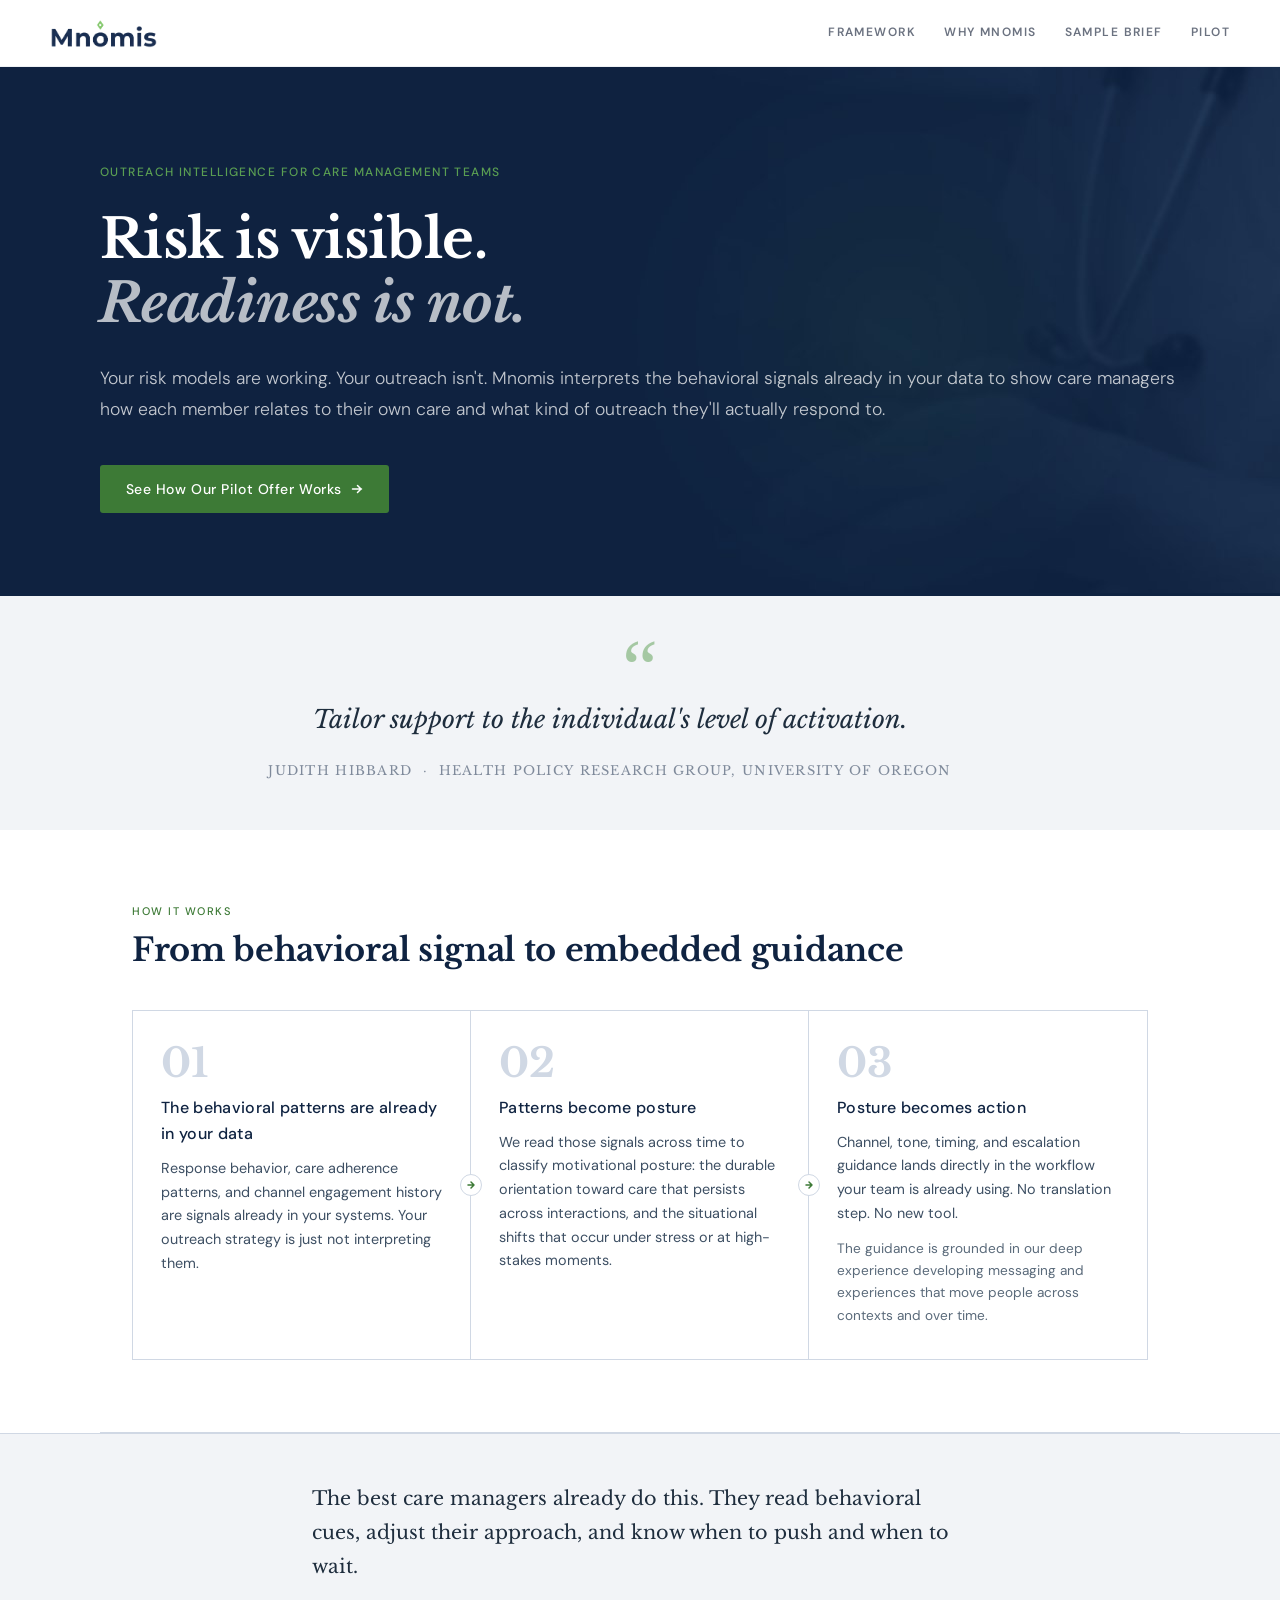
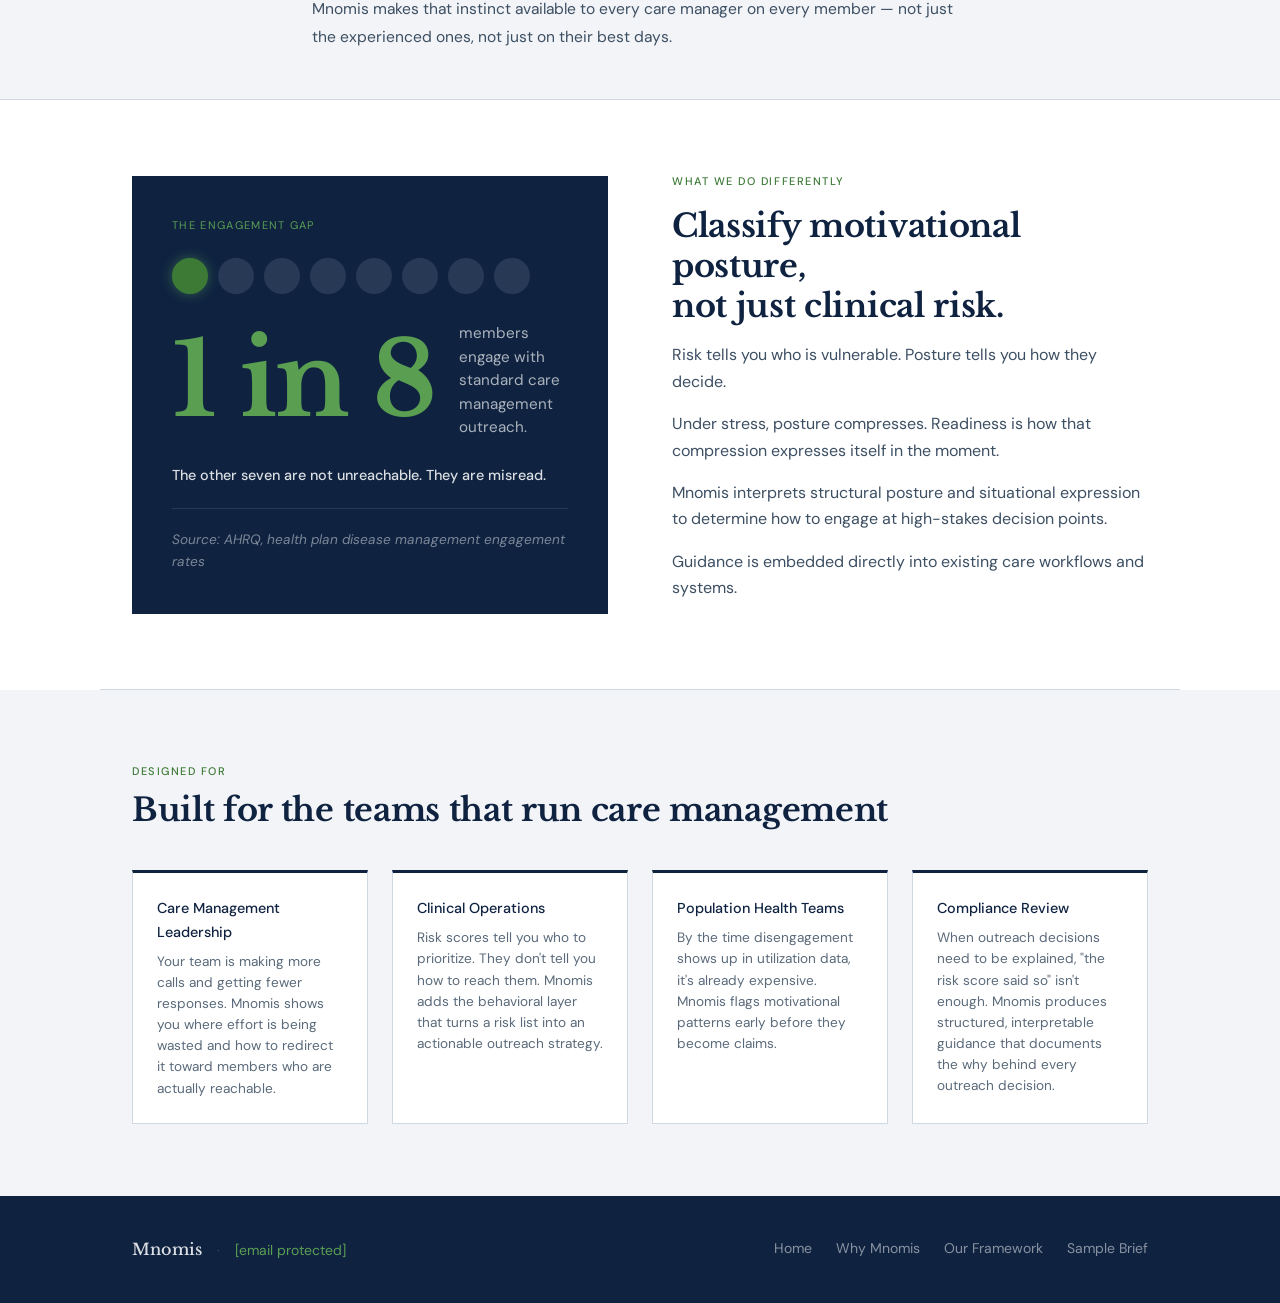
==== commit d9e13d5d: "Add files via upload" ====
--- a/index.html
+++ b/index.html
@@ -538,7 +538,7 @@
 <section class="hero">
 <div class="hero-inner">
 
-<p class="hero-eyebrow">Behavioral intelligence for care management teams</p>
+<p class="hero-eyebrow">Outreach intelligence for care management teams</p>
 <h1>Risk is visible.<br/><em>Readiness is not.</em></h1>
 <p class="hero-lead">
  Your risk models are working. Your outreach isn't. Mnomis interprets 
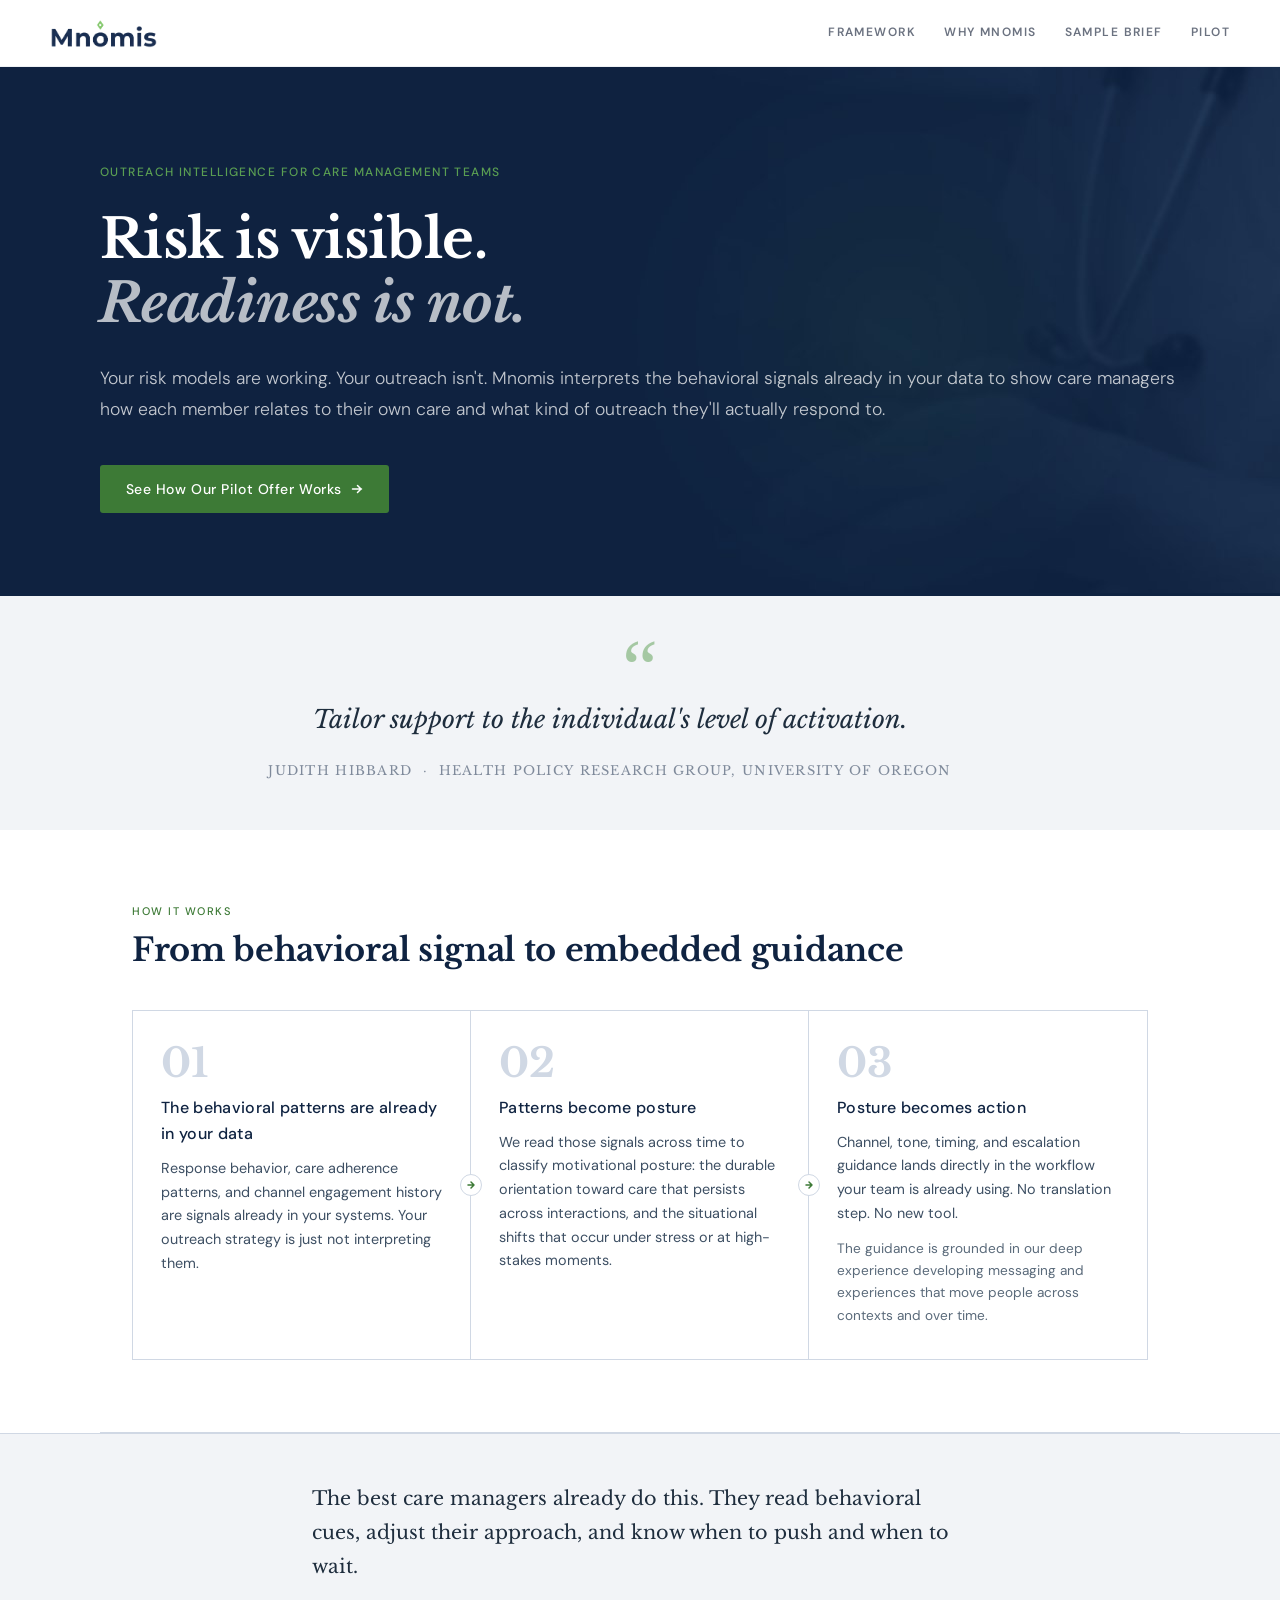
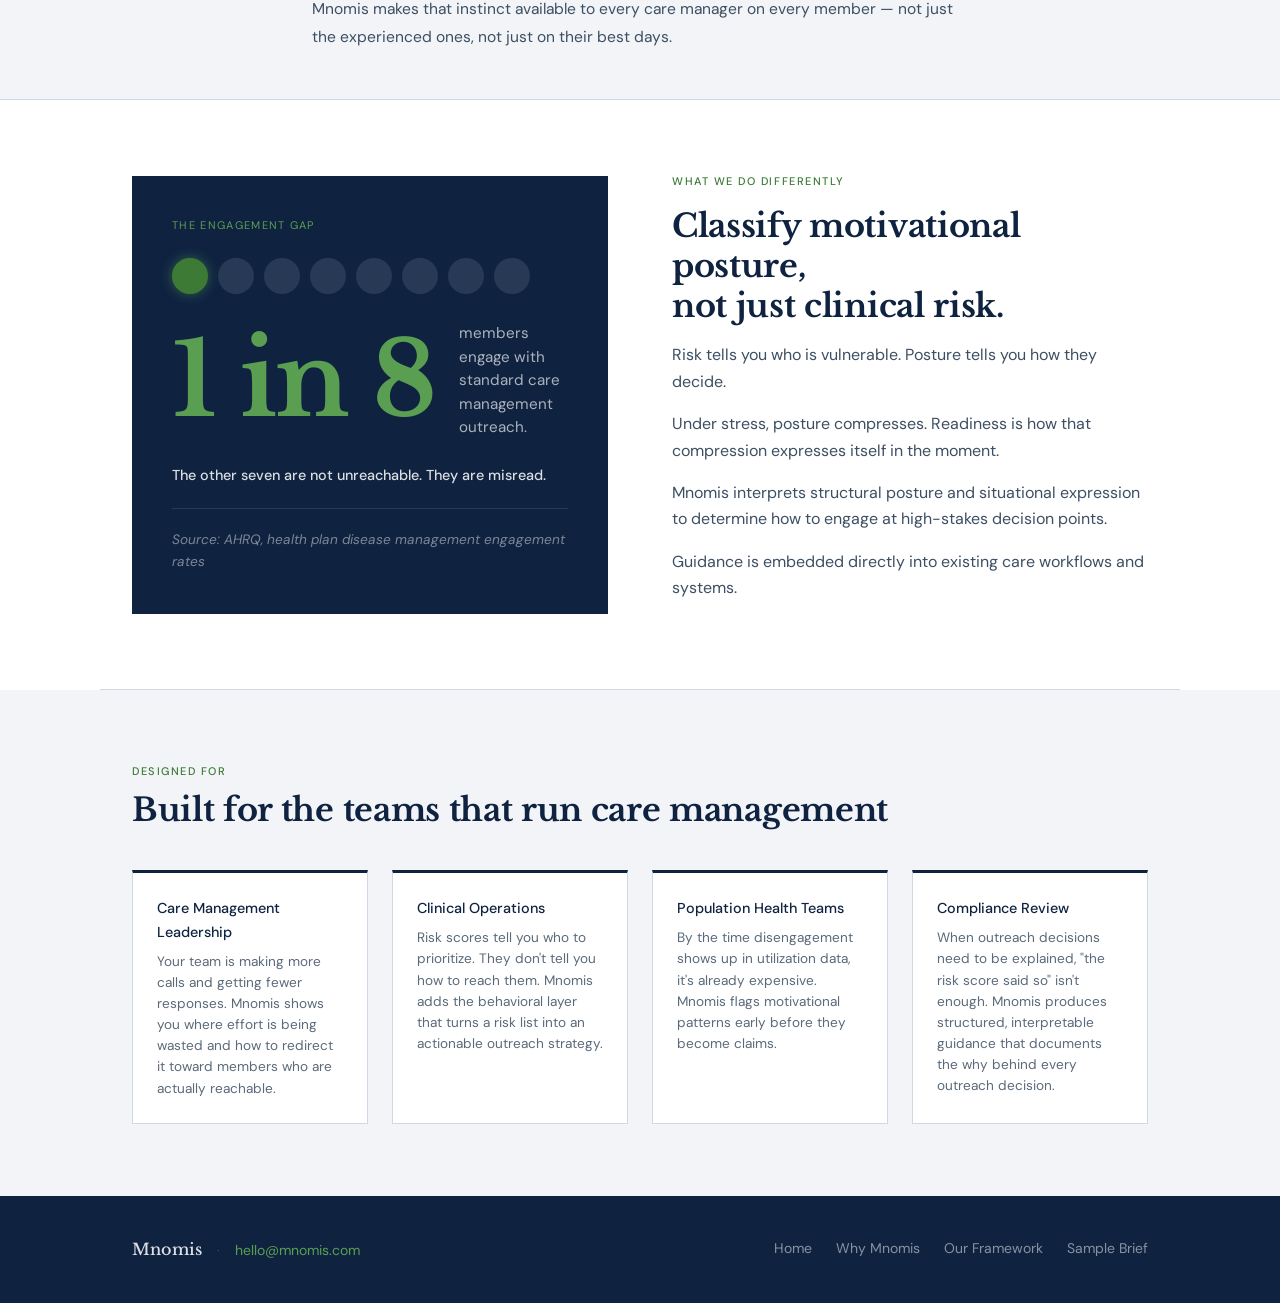
==== commit 0bc26928: "Add files via upload" ====
--- a/index.html
+++ b/index.html
@@ -673,7 +673,7 @@
  <div>
  <strong style="font-family:var(--serif);font-size:1rem;">Mnomis</strong>
  <span style="margin:0 0.75rem;color:rgba(255,255,255,0.2);">·</span>
- <a href="/cdn-cgi/l/email-protection#4b232e2727240b26252426223865282426" style="font-size:0.875rem;color:var(--green-lt);text-decoration:none;"><span class="__cf_email__" data-cfemail="e8808d848487a885868785819bc68b8785">[email&#160;protected]</span></a>
+ <a href="mailto:hello@mnomis.com" style="font-size:0.875rem;color:var(--green-lt);text-decoration:none;">hello@mnomis.com</a>
  </div>
  <nav style="display:flex;gap:1.5rem;flex-wrap:wrap;">
  <a href="/" style="font-size:0.875rem;color:rgba(255,255,255,0.5);text-decoration:none;">Home</a>
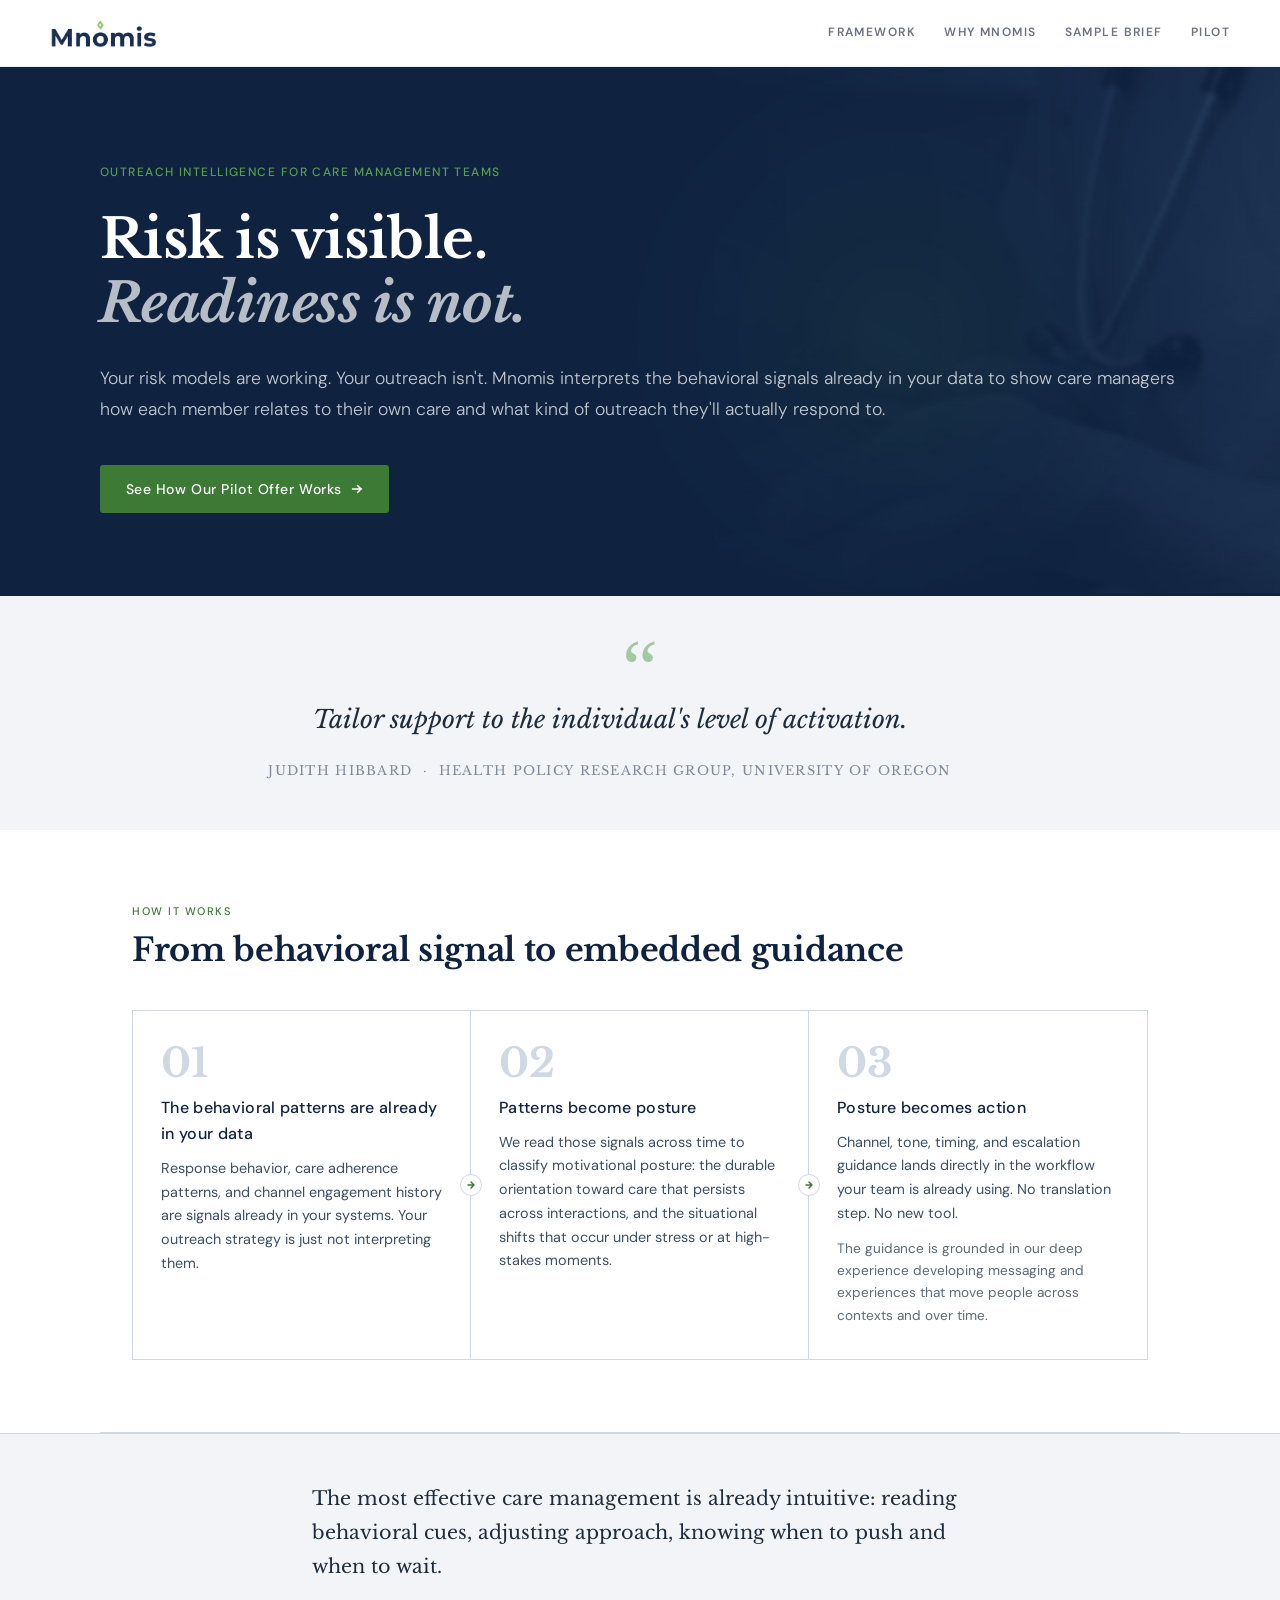
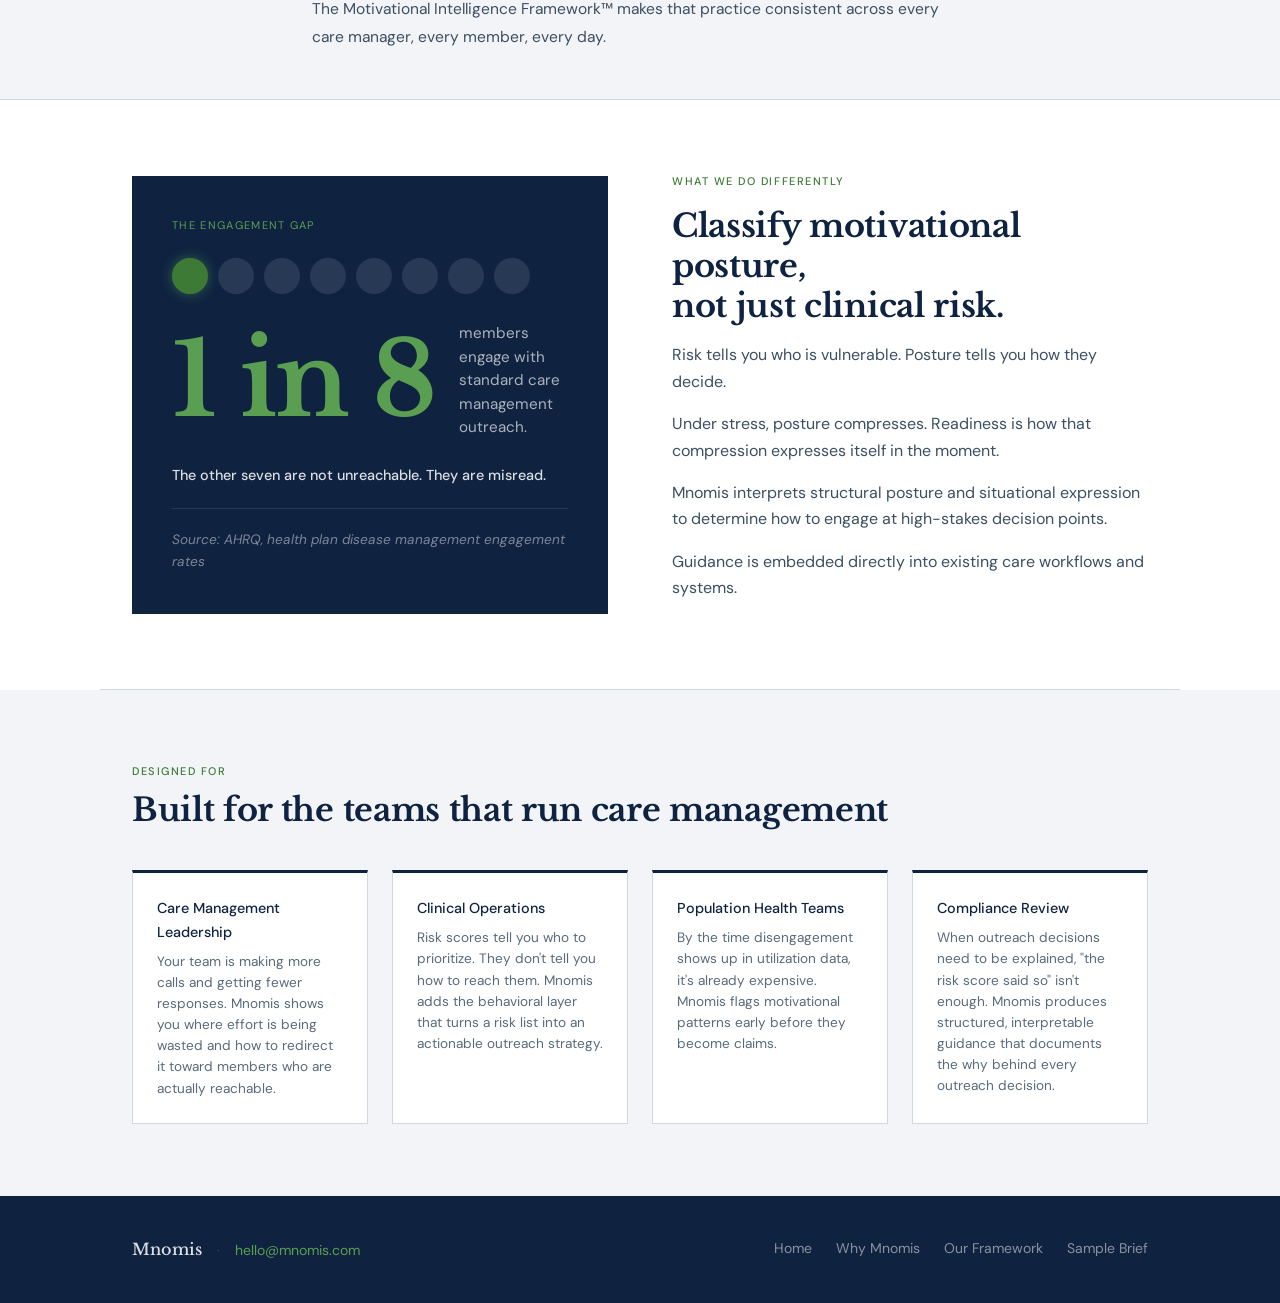
==== commit 07d1b4a5: "Add files via upload" ====
--- a/index.html
+++ b/index.html
@@ -599,8 +599,8 @@
 <!-- EMPATHY BRIDGE -->
 <div style="background:var(--fog);border-top:1px solid var(--rule);border-bottom:1px solid var(--rule);padding:3rem 2rem;">
 <div class="container" style="max-width:720px;">
-<p style="font-family:var(--serif);font-size:1.2rem;line-height:1.75;color:var(--text);margin-bottom:0.75rem;">The best care managers already do this. They read behavioral cues, adjust their approach, and know when to push and when to wait.</p>
-<p style="font-size:0.975rem;line-height:1.8;color:var(--slate);">Mnomis makes that instinct available to every care manager on every member — not just the experienced ones, not just on their best days.</p>
+<p style="font-family:var(--serif);font-size:1.2rem;line-height:1.75;color:var(--text);margin-bottom:0.75rem;">The most effective care management is already intuitive: reading behavioral cues, adjusting approach, knowing when to push and when to wait.</p>
+<p style="font-size:0.975rem;line-height:1.8;color:var(--slate);">The Motivational Intelligence Framework™ makes that practice consistent across every care manager, every member, every day.</p>
 </div>
 </div>
 <!-- WHY SECTION -->
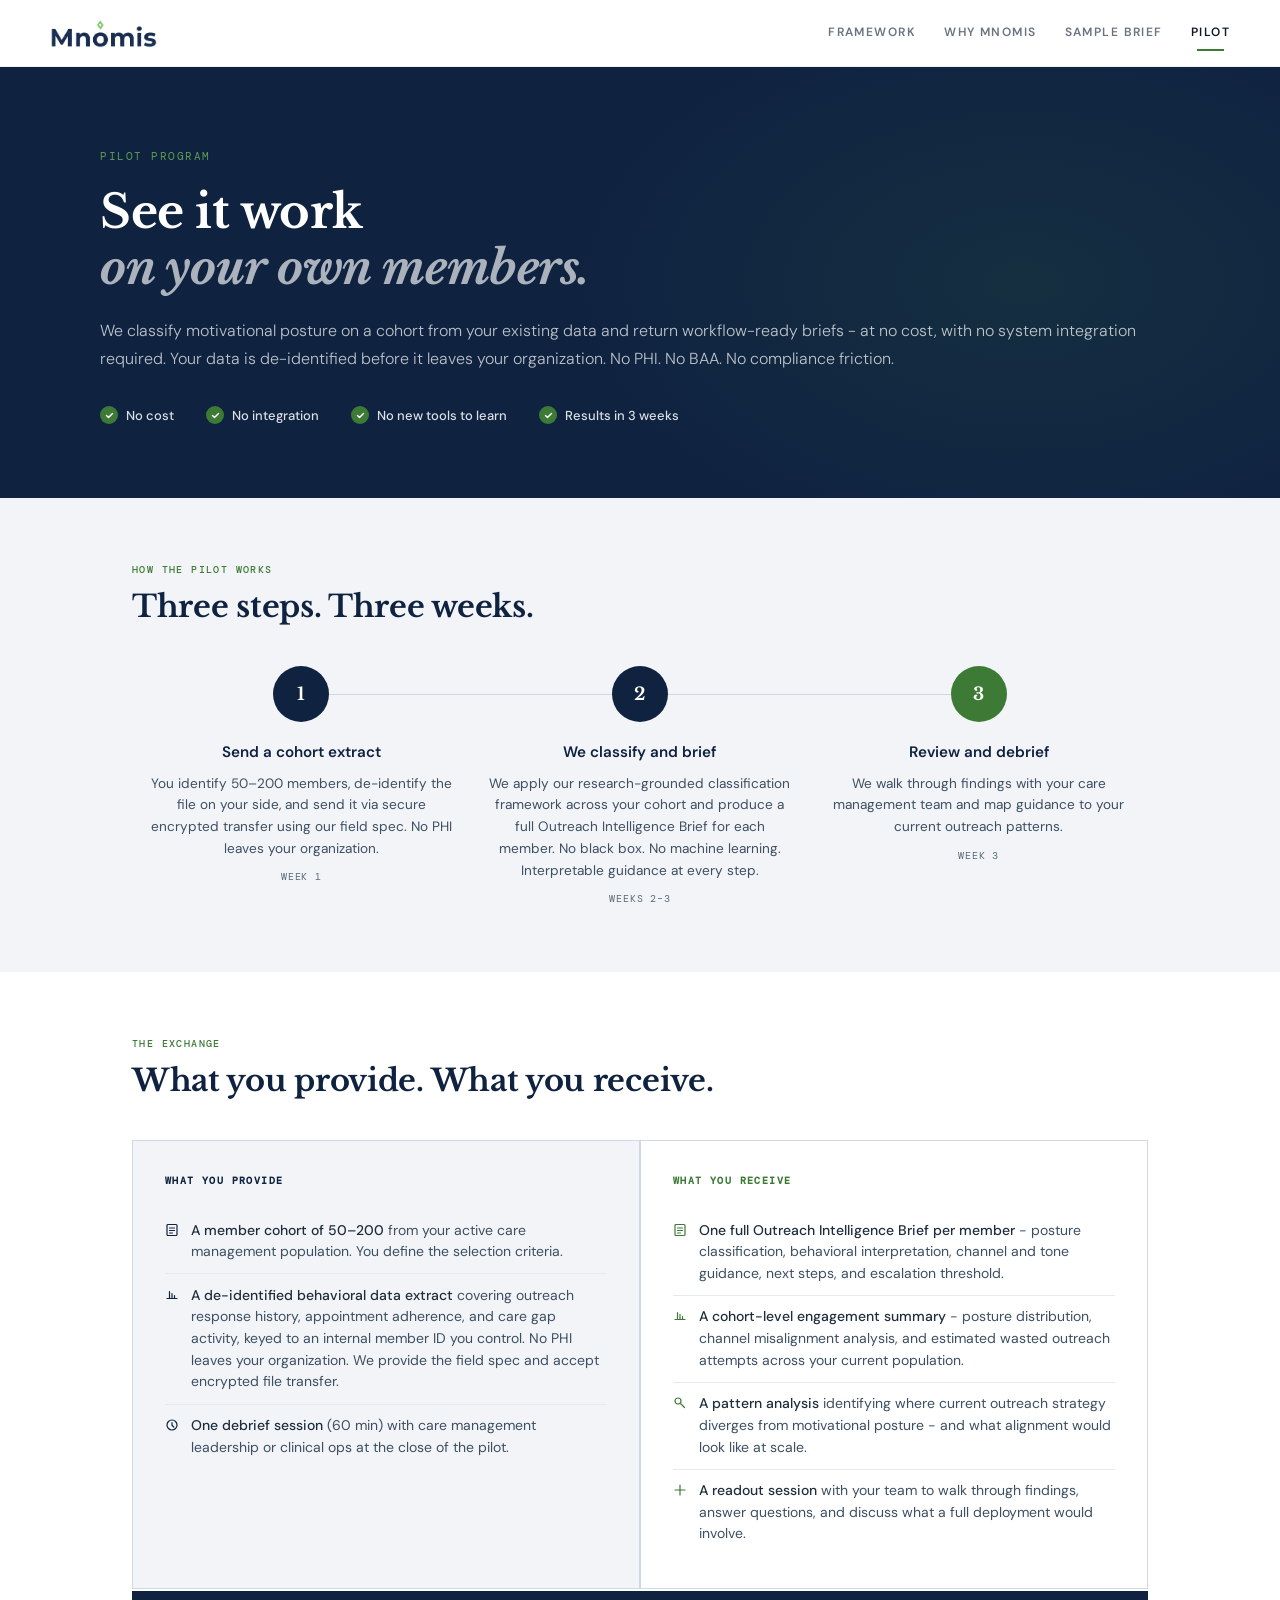
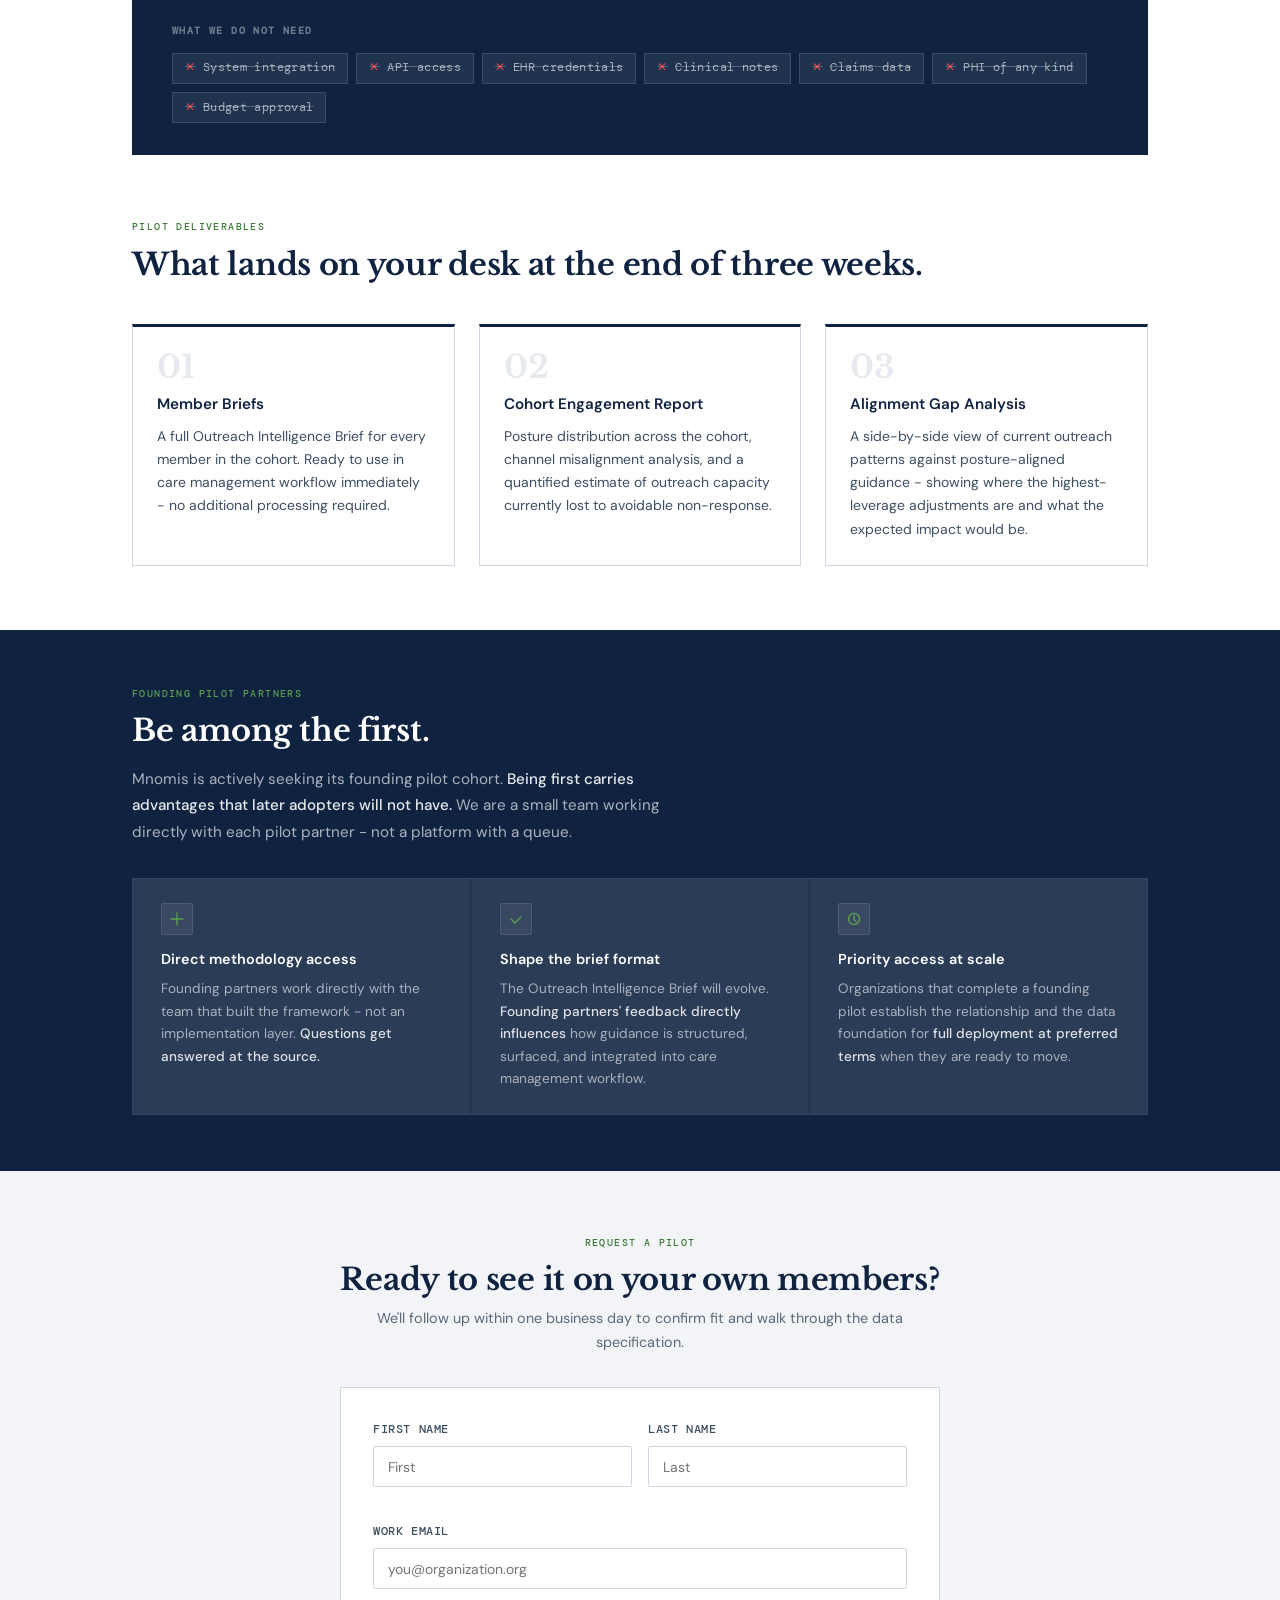
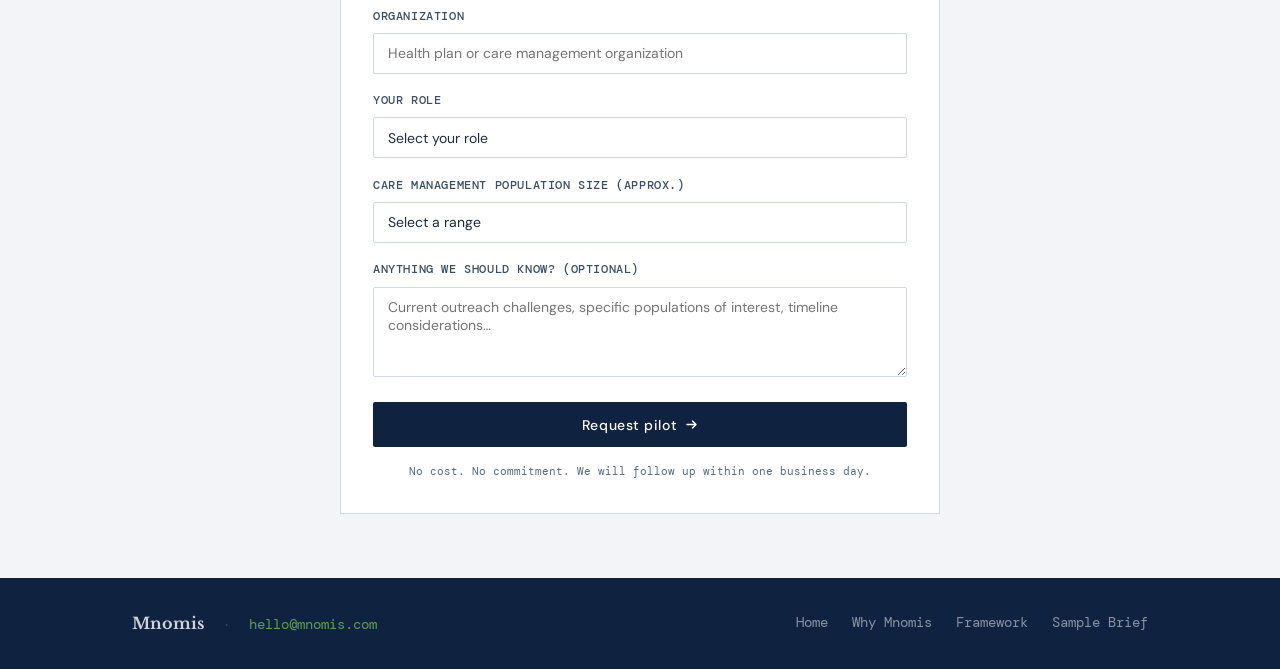
==== commit 019d1180: "Add files via upload" ====
--- a/index.html
+++ b/index.html
@@ -4,509 +4,502 @@
 
 <link rel="stylesheet" href="/css/styles.css"><meta charset="utf-8"/>
 <meta content="width=device-width,initial-scale=1" name="viewport"/>
-<title>Mnomis Outreach Intelligence for Care Management</title>
+<title>Pilot Program - Mnomis</title>
 <link href="https://fonts.googleapis.com" rel="preconnect"/>
 <link crossorigin="" href="https://fonts.gstatic.com" rel="preconnect"/>
-<link href="https://fonts.googleapis.com/css2?family=Libre+Baskerville:ital,wght@0,400;0,700;1,400&amp;family=DM+Sans:wght@300;400;500&amp;display=swap" rel="stylesheet"/>
+<link href="https://fonts.googleapis.com/css2?family=Libre+Baskerville:ital,wght@0,400;0,700;1,400&amp;family=DM+Sans:wght@300;400;500;600&amp;family=DM+Mono:wght@400;500&amp;display=swap" rel="stylesheet"/>
 <style>
 :root {
- --navy: #0f2341;
- --navy-mid: #1a3459;
- --green: #3d7a36;
- --green-lt: #5a9e52;
- --slate: #3d4f63;
- --fog: #f2f4f7;
- --white: #ffffff;
- --text: #1e2d3d;
- --muted: #5a6a7a;
- --rule: #d0d8e4;
- --serif: 'Libre Baskerville', Georgia, serif;
- --sans: 'DM Sans', system-ui, sans-serif;
- }
-
- *, *::before, *::after { box-sizing: border-box; margin: 0; padding: 0; }
-
- html { scroll-behavior: smooth; }
-
- body {
- font-family: var(--sans);
- color: var(--text);
- background: var(--white);
- font-size: 16px;
- line-height: 1.65;
- -webkit-font-smoothing: antialiased;
- }
-
- /* ── HEADER ── */
+    --navy:      #0f2341;
+    --navy-mid:  #1a3459;
+    --green:     #3d7a36;
+    --green-lt:  #5a9e52;
+    --slate:     #3d4f63;
+    --fog:       #f2f4f7;
+    --fog-dark:  #e6eaef;
+    --white:     #ffffff;
+    --text:      #1e2d3d;
+    --muted:     #5a6a7a;
+    --rule:      #d0d8e4;
+    --serif:     "Libre Baskerville", Georgia, serif;
+    --sans:      "DM Sans", system-ui, sans-serif;
+    --mono:      "DM Mono", monospace;
+  }
+  *, *::before, *::after { box-sizing: border-box; margin: 0; padding: 0; }
+  html { scroll-behavior: smooth; }
+  body {
+    font-family: var(--sans);
+    color: var(--text);
+    background: var(--white);
+    font-size: 15px;
+    line-height: 1.65;
+    -webkit-font-smoothing: antialiased;
+  }
+
+  /* ── HEADER ── */
 /* ── HERO ── */
- .hero {
- background: var(--navy) url('[data-uri]') right center / cover no-repeat;
- color: #fff;
- padding: 6rem 2rem 5rem;
- position: relative;
- overflow: hidden;
- }
-
- 
-
- .hero-inner {
- max-width: 1080px;
- margin: 0 auto;
- position: relative;
- }
-
- .hero-eyebrow {
- font-family: var(--sans);
- font-size: 12px;
- font-weight: 500;
- letter-spacing: 0.12em;
- text-transform: uppercase;
- color: var(--green-lt);
- margin-bottom: 1.5rem;
- }
-
- .hero h1 {
- font-family: var(--serif);
- font-size: clamp(2.4rem, 5vw, 3.4rem);
- font-weight: 700;
- line-height: 1.18;
- letter-spacing: -0.01em;
- margin-bottom: 1.75rem;
- color: #fff;
- }
-
- .hero h1 em {
- font-style: italic;
- color: rgba(255,255,255,0.7);
- }
-
- .hero-lead {
- font-size: 1.1rem;
- font-weight: 300;
- line-height: 1.75;
- color: rgba(255,255,255,0.75);
- margin-bottom: 2.5rem;
- }
-
- .hero-subline {
- font-family: var(--serif);
- font-size: 1.15rem;
- font-style: italic;
- color: rgba(255,255,255,0.9);
- margin-bottom: 1.5rem;
- margin-top: -0.5rem;
- }
-
- .hero-cta {
- display: inline-flex;
- align-items: center;
- gap: 0.5rem;
- background: var(--green);
- color: #fff;
- font-family: var(--sans);
- font-size: 14px;
- font-weight: 500;
- letter-spacing: 0.04em;
- text-decoration: none;
- padding: 0.8rem 1.6rem;
- border-radius: 3px;
- transition: background 0.2s;
- }
-
- .hero-cta:hover { background: var(--green-lt); }
-
- .hero-cta svg { flex-shrink: 0; }
-
- /* ── DIVIDER ── */
- .section-divider {
- height: 1px;
- background: var(--rule);
- max-width: 1080px;
- margin: 0 auto;
- }
-
- /* ── SECTIONS ── */
- section { padding: 4.5rem 2rem; }
-
- .container {
- max-width: 1080px;
- margin: 0 auto;
- }
-
- /* ── PROBLEM STRIP ── */
- .problem-strip {
- background: var(--fog);
- padding: 3rem 2rem;
- border-top: 3px solid var(--navy);
- }
-
- .problem-strip p {
- max-width: 720px;
- margin: 0 auto;
- font-family: var(--serif);
- font-size: 1.2rem;
- line-height: 1.7;
- color: var(--text);
- }
-
- .problem-strip strong { color: var(--navy); }
-
- /* ── SECTION HEADERS ── */
- .section-label {
- font-family: var(--sans);
- font-size: 11px;
- font-weight: 500;
- letter-spacing: 0.14em;
- text-transform: uppercase;
- color: var(--green);
- margin-bottom: 0.6rem;
- }
-
- h2 {
- font-family: var(--serif);
- font-size: clamp(1.5rem, 3vw, 2rem);
- font-weight: 700;
- line-height: 1.25;
- color: var(--navy);
- margin-bottom: 1.25rem;
- }
-
- h3 {
- font-family: var(--sans);
- font-size: 0.95rem;
- font-weight: 500;
- letter-spacing: 0.02em;
- color: var(--navy);
- margin-bottom: 0.5rem;
- }
-
- p { color: var(--slate); }
-
- /* ── OPERATING MODEL ── */
- .model-grid {
- display: grid;
- grid-template-columns: repeat(3, 1fr);
- gap: 0;
- border: 1px solid var(--rule);
- margin-top: 2.5rem;
- }
-
- .model-cell {
- padding: 2rem 1.75rem;
- border-right: 1px solid var(--rule);
- position: relative;
- }
-
- .model-cell:last-child { border-right: none; }
-
- .model-number {
- font-family: var(--serif);
- font-size: 2.5rem;
- font-weight: 700;
- color: var(--rule);
- line-height: 1;
- margin-bottom: 0.75rem;
- }
-
- .model-cell h3 {
- font-size: 1rem;
- font-weight: 500;
- margin-bottom: 0.6rem;
- }
-
- .model-cell p {
- font-size: 0.9rem;
- line-height: 1.65;
- }
-
- .model-arrow {
- position: absolute;
- right: -12px;
- top: 50%;
- transform: translateY(-50%);
- width: 22px;
- height: 22px;
- background: var(--white);
- border: 1px solid var(--rule);
- border-radius: 50%;
- display: flex;
- align-items: center;
- justify-content: center;
- z-index: 1;
- color: var(--green);
- }
-
- .model-cell:last-child .model-arrow { display: none; }
-
- /* ── WHY SECTION ── */
- .why-split {
- display: grid;
- grid-template-columns: 1fr 1fr;
- gap: 4rem;
- align-items: center;
- }
-
- .stat-block {
-    padding: 2.5rem;
+  .hero {
+    background: var(--navy);
+    padding: 5rem 2rem 4.5rem;
+    position: relative;
+    overflow: hidden;
+  }
+  .hero::before {
+    content: '';
+    position: absolute;
+    inset: 0;
+    background: radial-gradient(ellipse 50% 90% at 80% 50%, rgba(61,122,54,0.13) 0%, transparent 70%);
+    pointer-events: none;
+  }
+  .hero-inner {
+    max-width: 1080px;
+    margin: 0 auto;
+    position: relative;
+  }
+  .hero-eyebrow {
+    font-family: var(--mono);
+    font-size: 11px;
+    letter-spacing: 0.14em;
+    text-transform: uppercase;
+    color: var(--green-lt);
+    margin-bottom: 1.25rem;
+  }
+  .hero h1 {
+    font-family: var(--serif);
+    font-size: clamp(2rem, 4.5vw, 2.9rem);
+    font-weight: 700;
+    color: #fff;
+    line-height: 1.2;
+    margin-bottom: 1.25rem;
+  }
+  .hero h1 em { font-style: italic; color: rgba(255,255,255,0.65); }
+  .hero-lead {
+    font-size: 1rem;
+    font-weight: 300;
+    color: rgba(255,255,255,0.72);
+    line-height: 1.75;
+    margin-bottom: 2rem;
+  }
+  .hero-commitments {
+    display: flex;
+    gap: 2rem;
+    flex-wrap: wrap;
+  }
+  .commitment-pill {
+    display: flex;
+    align-items: center;
+    gap: 0.5rem;
+    font-size: 13px;
+    font-weight: 500;
+    color: rgba(255,255,255,0.85);
+  }
+  .commitment-pill .check {
+    width: 18px; height: 18px;
+    border-radius: 50%;
+    background: var(--green);
+    display: flex;
+    align-items: center;
+    justify-content: center;
+    flex-shrink: 0;
+  }
+  .commitment-pill .check svg { display: block; }
+
+  /* ── SECTIONS ── */
+  section { padding: 4rem 2rem; }
+  .container { max-width: 1080px; margin: 0 auto; }
+  .section-label {
+    font-family: var(--mono);
+    font-size: 10px;
+    font-weight: 500;
+    letter-spacing: 0.14em;
+    text-transform: uppercase;
+    color: var(--green);
+    margin-bottom: 0.6rem;
+  }
+  h2 {
+    font-family: var(--serif);
+    font-size: clamp(1.4rem, 3vw, 1.9rem);
+    font-weight: 700;
+    color: var(--navy);
+    line-height: 1.25;
+    margin-bottom: 1rem;
+  }
+  h3 {
+    font-family: var(--sans);
+    font-size: 0.95rem;
+    font-weight: 600;
+    color: var(--navy);
+    margin-bottom: 0.4rem;
+  }
+  p { color: var(--slate); }
+
+  /* ── HOW IT WORKS ── */
+  .how-section { background: var(--fog); }
+  .steps-row {
+    display: grid;
+    grid-template-columns: repeat(4, 1fr);
+    gap: 0;
+    margin-top: 2.5rem;
+    position: relative;
+  }
+  .steps-row::before {
+    content: '';
+    position: absolute;
+    top: 28px;
+    left: calc(12.5% + 16px);
+    right: calc(12.5% + 16px);
+    height: 1px;
+    background: var(--rule);
+    z-index: 0;
+  }
+  .step {
+    display: flex;
+    flex-direction: column;
+    align-items: center;
+    text-align: center;
+    padding: 0 1rem;
+    position: relative;
+    z-index: 1;
+  }
+  .step-circle {
+    width: 56px; height: 56px;
+    border-radius: 50%;
     background: var(--navy);
     color: #fff;
-  }
-
-  .stat-eyebrow {
+    display: flex;
+    align-items: center;
+    justify-content: center;
+    flex-shrink: 0;
+    margin-bottom: 1.1rem;
+    font-family: var(--serif);
+    font-size: 1.1rem;
+    font-weight: 700;
+  }
+  .step-circle.done { background: var(--green); }
+  .step h3 { text-align: center; margin-bottom: 0.5rem; }
+  .step p { font-size: 0.85rem; line-height: 1.6; }
+  .step-duration {
+    margin-top: 0.6rem;
+    font-family: var(--mono);
+    font-size: 10px;
+    letter-spacing: 0.08em;
+    text-transform: uppercase;
+    color: var(--muted);
+  }
+
+  /* ── WHAT YOU GET / WHAT WE NEED ── */
+  .exchange-grid {
+    display: grid;
+    grid-template-columns: 1fr 1fr;
+    gap: 2px;
+    margin-top: 2.5rem;
+    background: var(--rule);
+    border: 1px solid var(--rule);
+  }
+  .exchange-col {
+    background: var(--white);
+    padding: 2rem 2rem;
+  }
+  .exchange-col.need { background: var(--fog); }
+  .exchange-heading {
+    font-family: var(--mono);
+    font-size: 10px;
+    font-weight: 600;
+    letter-spacing: 0.14em;
+    text-transform: uppercase;
+    margin-bottom: 1.25rem;
+  }
+  .exchange-heading.get  { color: var(--green); }
+  .exchange-heading.need { color: var(--navy); }
+  .exchange-items { list-style: none; }
+  .exchange-items li {
+    display: flex;
+    gap: 0.75rem;
+    align-items: flex-start;
+    padding: 0.65rem 0;
+    border-bottom: 1px solid var(--fog-dark);
+    font-size: 0.875rem;
+    line-height: 1.55;
+    color: var(--slate);
+  }
+  .exchange-items li:last-child { border-bottom: none; }
+  .exchange-icon {
+    flex-shrink: 0;
+    margin-top: 2px;
+  }
+  .exchange-items li strong { color: var(--text); font-weight: 500; }
+
+  /* ── WHAT WE DO NOT NEED ── */
+  .no-need-strip {
+    background: var(--navy);
+    padding: 2rem 2.5rem;
+    margin-top: 2px;
+  }
+  .no-need-strip .no-need-label {
+    font-family: var(--mono);
+    font-size: 10px;
+    font-weight: 600;
+    letter-spacing: 0.14em;
+    text-transform: uppercase;
+    color: rgba(255,255,255,0.4);
+    margin-bottom: 0.85rem;
+  }
+  .no-need-items {
+    display: flex;
+    flex-wrap: wrap;
+    gap: 0.5rem;
+  }
+  .no-need-tag {
+    display: inline-flex;
+    align-items: center;
+    gap: 0.35rem;
+    background: rgba(255,255,255,0.07);
+    border: 1px solid rgba(255,255,255,0.12);
+    padding: 0.3rem 0.75rem;
+    font-size: 12px;
+    color: rgba(255,255,255,0.6);
+    font-family: var(--mono);
+    letter-spacing: 0.03em;
+    text-decoration: line-through;
+    text-decoration-color: rgba(255,255,255,0.25);
+  }
+  .no-need-tag .x { text-decoration: none; color: #ef4444; margin-right: 2px; }
+
+  /* ── DELIVERABLES ── */
+  .deliverables-section { background: var(--white); }
+  .deliverables-grid {
+    display: grid;
+    grid-template-columns: repeat(3, 1fr);
+    gap: 1.5rem;
+    margin-top: 2.5rem;
+  }
+  .deliverable-card {
+    border: 1px solid var(--rule);
+    border-top: 3px solid var(--navy);
+    padding: 1.5rem;
+  }
+  .deliverable-num {
+    font-family: var(--serif);
+    font-size: 2rem;
+    font-weight: 700;
+    color: var(--fog-dark);
+    line-height: 1;
+    margin-bottom: 0.6rem;
+  }
+  .deliverable-card h3 { margin-bottom: 0.5rem; }
+  .deliverable-card p { font-size: 0.875rem; line-height: 1.65; }
+
+  /* ── FORM SECTION ── */
+  .form-section {
+    background: var(--fog);
+    padding: 4rem 2rem;
+  }
+  .form-wrap {
+    max-width: 600px;
+    margin: 0 auto;
+  }
+  .form-wrap h2 { text-align: center; margin-bottom: 0.5rem; }
+  .form-wrap .form-lead {
+    text-align: center;
+    font-size: 0.9rem;
+    color: var(--muted);
+    margin-bottom: 2rem;
+  }
+  .form-card {
+    background: var(--white);
+    border: 1px solid var(--rule);
+    padding: 2rem 2rem 2rem;
+  }
+  .form-row { margin-bottom: 1.1rem; }
+  .form-row label {
+    display: block;
+    font-size: 12px;
+    font-weight: 500;
+    letter-spacing: 0.05em;
+    text-transform: uppercase;
+    color: var(--slate);
+    margin-bottom: 0.4rem;
+    font-family: var(--mono);
+  }
+  .form-row input,
+  .form-row select,
+  .form-row textarea {
+    width: 100%;
+    font-family: var(--sans);
+    font-size: 14px;
+    color: var(--text);
+    background: var(--white);
+    border: 1px solid var(--rule);
+    padding: 0.65rem 0.85rem;
+    outline: none;
+    border-radius: 2px;
+    transition: border-color 0.15s;
+    appearance: none;
+  }
+  .form-row input:focus,
+  .form-row select:focus,
+  .form-row textarea:focus {
+    border-color: var(--navy);
+  }
+  .form-row textarea { resize: vertical; min-height: 90px; }
+  .form-row-2 { display: grid; grid-template-columns: 1fr 1fr; gap: 1rem; }
+  .form-submit {
+    width: 100%;
+    background: var(--navy);
+    color: #fff;
+    font-family: var(--sans);
+    font-size: 14px;
+    font-weight: 500;
+    letter-spacing: 0.04em;
+    padding: 0.85rem;
+    border: none;
+    border-radius: 2px;
+    cursor: pointer;
+    margin-top: 0.5rem;
+    transition: background 0.2s;
+    display: flex;
+    align-items: center;
+    justify-content: center;
+    gap: 0.5rem;
+  }
+  .form-submit:hover { background: var(--navy-mid); }
+  .form-note {
+    text-align: center;
     font-size: 11px;
-    letter-spacing: 0.12em;
-    text-transform: uppercase;
-    color: var(--green-lt);
-    margin-bottom: 1.5rem;
-  }
-
-  .stat-dots {
-    display: flex;
-    gap: 10px;
-    flex-wrap: wrap;
-    margin-bottom: 1.75rem;
-  }
-
-  .stat-dot {
-    width: 36px;
-    height: 36px;
-    border-radius: 50%;
-    background: rgba(255,255,255,0.1);
-    flex-shrink: 0;
-  }
-
-  .stat-dot--active {
-    background: var(--green);
-    box-shadow: 0 0 12px rgba(90,158,82,0.5);
-  }
-
-  .stat-figure-row {
+    color: var(--muted);
+    margin-top: 1rem;
+    line-height: 1.6;
+    font-family: var(--mono);
+  }
+
+  /* ── FOOTER ── */
+  footer {
+    background: var(--navy);
+    color: rgba(255,255,255,0.45);
+    padding: 2rem 2rem;
+    font-size: 12px;
+    text-align: center;
+    line-height: 1.7;
+    font-family: var(--mono);
+  }
+  footer strong { color: rgba(255,255,255,0.8); }
+
+  /* ── ANIMATIONS ── */
+  @keyframes fadeUp {
+    from { opacity: 0; transform: translateY(16px); }
+    to   { opacity: 1; transform: translateY(0); }
+  }
+  .hero-eyebrow     { animation: fadeUp 0.5s ease both; }
+  .hero h1          { animation: fadeUp 0.6s 0.1s ease both; }
+  .hero-lead        { animation: fadeUp 0.6s 0.2s ease both; }
+  .hero-commitments { animation: fadeUp 0.6s 0.3s ease both; }
+
+  /* ── RESPONSIVE ── */
+  @media (max-width: 768px) {
+    .steps-row { grid-template-columns: 1fr 1fr; }
+    .steps-row::before { display: none; }
+    .exchange-grid { grid-template-columns: 1fr; }
+    .deliverables-grid { grid-template-columns: 1fr; }
+    .form-row-2 { grid-template-columns: 1fr; }
+    .hero-commitments { gap: 1rem; }
+}
+  @media (max-width: 480px) {
+    .steps-row { grid-template-columns: 1fr; }
+    .no-need-items { flex-direction: column; }
+  }
+
+  /* ── FOUNDING PARTNER SECTION ── */
+  .founding-section {
+    background: var(--navy);
+    padding: 3.5rem 2rem;
+  }
+  .founding-grid {
+    display: grid;
+    grid-template-columns: 1fr 1fr 1fr;
+    gap: 2px;
+    background: rgba(255,255,255,0.08);
+    border: 1px solid rgba(255,255,255,0.08);
+    margin-top: 2rem;
+  }
+  .founding-cell {
+    background: rgba(255,255,255,0.04);
+    padding: 1.5rem 1.75rem;
+  }
+  .founding-cell-icon {
+    width: 32px; height: 32px;
+    border-radius: 2px;
+    background: rgba(255,255,255,0.07);
+    border: 1px solid rgba(255,255,255,0.1);
     display: flex;
     align-items: center;
-    gap: 1.5rem;
-    margin-bottom: 1.5rem;
-  }
-
-  .stat-figure {
-    font-family: var(--serif);
-    font-size: clamp(3.5rem, 8vw, 6.5rem);
-    font-weight: 700;
-    color: var(--green-lt);
-    line-height: 0.9;
-    letter-spacing: -0.02em;
-    flex-shrink: 0;
-  }
-
-  .stat-figure-label {
+    justify-content: center;
+    margin-bottom: 0.85rem;
+  }
+  .founding-cell h3 {
+    font-size: 0.9rem;
+    font-weight: 600;
+    color: #fff;
+    margin-bottom: 0.4rem;
+  }
+  .founding-cell p {
+    font-size: 0.85rem;
+    color: rgba(255,255,255,0.6);
+    line-height: 1.65;
+  }
+  .founding-cell p strong { color: rgba(255,255,255,0.85); font-weight: 500; }
+  .founding-section .section-label { color: var(--green-lt); }
+  .founding-section h2 { color: #fff; }
+  .founding-section .founding-lead {
     font-size: 0.95rem;
     color: rgba(255,255,255,0.65);
-    line-height: 1.55;
-  }
-
-  .stat-claim {
+    line-height: 1.75;
+    max-width: 580px;
+    margin-top: 0.5rem;
+  }
+  .founding-section .founding-lead strong { color: rgba(255,255,255,0.9); font-weight: 500; }
+  @media (max-width: 700px) {
+    .founding-grid { grid-template-columns: 1fr; }
+  }
+
+  /* ── FORM CONFIRMATION ── */
+  .form-confirmation {
+    display: none;
+    text-align: center;
+    padding: 2.5rem 2rem;
+  }
+  .form-confirmation.visible { display: block; }
+  .confirm-icon {
+    width: 52px; height: 52px;
+    border-radius: 50%;
+    background: var(--green);
+    display: flex;
+    align-items: center;
+    justify-content: center;
+    margin: 0 auto 1.25rem;
+  }
+  .confirm-heading {
+    font-family: var(--serif);
+    font-size: 1.3rem;
+    font-weight: 700;
+    color: var(--navy);
+    margin-bottom: 0.6rem;
+  }
+  .confirm-body {
     font-size: 0.9rem;
-    color: rgba(255,255,255,0.85);
-    font-weight: 500;
-    margin: 0 0 1.25rem;
-  }
-
-  .stat-source {
-    font-size: 0.85rem;
-    color: rgba(255,255,255,0.45);
-    border-top: 1px solid rgba(255,255,255,0.1);
-    padding-top: 1.25rem;
-    margin: 0;
-    font-style: italic;
-  }
-
- .why-copy h2 { margin-bottom: 1rem; }
- .why-copy p { margin-bottom: 1rem; }
-
- /* ── DESIGNED FOR ── */
- .audience-section { background: var(--fog); }
-
- .audience-grid {
- display: grid;
- grid-template-columns: repeat(4, 1fr);
- gap: 1.5rem;
- margin-top: 2.5rem;
- }
-
- .audience-card {
- background: var(--white);
- border: 1px solid var(--rule);
- border-top: 3px solid var(--navy);
- padding: 1.5rem;
- }
-
- .audience-card .role {
- font-family: var(--sans);
- font-size: 0.9rem;
- font-weight: 500;
- color: var(--navy);
- margin-bottom: 0.4rem;
- }
-
- .audience-card .role-desc {
- font-size: 0.85rem;
- color: var(--muted);
- line-height: 1.55;
- }
-
- /* ── FOOTER ── */
- footer {
- background: var(--navy);
- color: rgba(255,255,255,0.5);
- padding: 2.5rem 2rem;
- font-size: 13px;
- text-align: center;
- line-height: 1.7;
- }
-
- footer strong {
- color: rgba(255,255,255,0.85);
- font-weight: 500;
- }
-
- /* ── ANIMATIONS ── */
- @keyframes fadeUp {
- from { opacity: 0; transform: translateY(18px); }
- to { opacity: 1; transform: translateY(0); }
- }
-
- .hero-eyebrow { animation: fadeUp 0.5s ease both; }
- .hero h1 { animation: fadeUp 0.6s 0.1s ease both; }
- .hero-lead { animation: fadeUp 0.6s 0.2s ease both; }
- .hero-cta { animation: fadeUp 0.6s 0.3s ease both; }
-
- /* ── RESPONSIVE ── */
- @media (max-width: 768px) {
- .model-grid { grid-template-columns: 1fr; }
- .model-cell { border-right: none; border-bottom: 1px solid var(--rule); }
- .model-cell:last-child { border-bottom: none; }
- .model-arrow { display: none; }
- .why-split { grid-template-columns: 1fr; gap: 2rem; }
- .audience-grid { grid-template-columns: 1fr 1fr; }
-}
-
- @media (max-width: 480px) {
-  .audience-grid { grid-template-columns: 1fr; }
-  .stat-figure-row { flex-direction: column; align-items: flex-start; gap: 0.75rem; }
-  .stat-figure { font-size: 4.5rem; }
- }
-
- /* ── EVIDENCE STRIP ── */
- .evidence-strip {
- background: var(--white);
- padding: 4rem 2rem;
- border-bottom: 1px solid var(--rule);
- }
- .evidence-intro {
- max-width: 560px;
- margin: 0 auto 2.5rem;
- text-align: center;
- }
- .evidence-intro .section-label { text-align: center; }
- .evidence-intro p {
- font-size: 0.9rem;
- color: var(--muted);
- margin-top: 0.5rem;
- line-height: 1.7;
- }
- .evidence-grid {
- display: grid;
- grid-template-columns: repeat(3, 1fr);
- gap: 2px;
- background: var(--rule);
- border: 1px solid var(--rule);
- max-width: 900px;
- margin: 0 auto;
- }
- .evidence-cell {
- background: var(--white);
- padding: 2rem 1.75rem;
- }
- .evidence-stat {
- font-family: var(--serif);
- font-size: 2.6rem;
- font-weight: 700;
- color: var(--navy);
- line-height: 1;
- margin-bottom: 0.5rem;
- }
- .evidence-stat span { color: var(--green); }
- .evidence-desc {
- font-size: 0.875rem;
- color: var(--slate);
- line-height: 1.65;
- margin-bottom: 0.75rem;
- }
- .evidence-source {
- font-family: var(--mono);
- font-size: 10px;
- color: var(--muted);
- letter-spacing: 0.06em;
- border-top: 1px solid var(--fog-dark);
- padding-top: 0.6rem;
- }
-
- /* ── FOUNDING PARTNER BANNER ── */
- .founding-banner {
- background: var(--navy);
- padding: 2.5rem 2rem;
- }
- .founding-inner {
- max-width: 760px;
- margin: 0 auto;
- display: grid;
- grid-template-columns: 1fr auto;
- gap: 2rem;
- align-items: center;
- }
- .founding-label {
- font-family: var(--mono);
- font-size: 10px;
- font-weight: 600;
- letter-spacing: 0.14em;
- text-transform: uppercase;
- color: var(--green-lt);
- margin-bottom: 0.4rem;
- }
- .founding-text {
- font-family: var(--serif);
- font-size: 1.1rem;
- font-weight: 700;
- color: #fff;
- line-height: 1.3;
- margin-bottom: 0.4rem;
- }
- .founding-sub {
- font-size: 0.875rem;
- color: rgba(255,255,255,0.6);
- line-height: 1.6;
- }
- .founding-sub strong { color: rgba(255,255,255,0.85); font-weight: 500; }
- .founding-cta {
- flex-shrink: 0;
- display: inline-flex;
- align-items: center;
- gap: 0.4rem;
- background: var(--green);
- color: #fff;
- font-size: 13px;
- font-weight: 500;
- padding: 0.7rem 1.3rem;
- border-radius: 2px;
- text-decoration: none;
- white-space: nowrap;
- transition: background 0.2s;
- }
- .founding-cta:hover { background: var(--green-lt); }
-
- @media (max-width: 700px) {
- .evidence-grid { grid-template-columns: 1fr; }
- .founding-inner { grid-template-columns: 1fr; }
- }
+    color: var(--muted);
+    line-height: 1.75;
+    max-width: 340px;
+    margin: 0 auto;
+  }
+  .confirm-body strong { color: var(--text); font-weight: 500; }
+
+  @keyframes confirmFadeIn {
+    from { opacity: 0; transform: translateY(10px); }
+    to   { opacity: 1; transform: translateY(0); }
+  }
+  .form-confirmation.visible {
+    animation: confirmFadeIn 0.4s ease both;
+  }
 </style>
 </head>
 <body>
@@ -529,7 +522,7 @@
       <a href="/framework/" class="nav-link">Framework</a>
       <a href="/about/" class="nav-link">Why Mnomis</a>
       <a href="/brief-example/" class="nav-link">Sample Brief</a>
-      <a href="/pilot/" class="nav-link">Pilot</a>
+      <a href="/pilot/" class="nav-link active">Pilot</a>
     </nav>
   </div>
 </header>
@@ -537,147 +530,320 @@
 <!-- HERO -->
 <section class="hero">
 <div class="hero-inner">
-
-<p class="hero-eyebrow">Outreach intelligence for care management teams</p>
-<h1>Risk is visible.<br/><em>Readiness is not.</em></h1>
+<p class="hero-eyebrow">Pilot Program</p>
+<h1>See it work<br/><em>on your own members.</em></h1>
 <p class="hero-lead">
- Your risk models are working. Your outreach isn't. Mnomis interprets 
- the behavioral signals already in your data to show care managers how 
- each member relates to their own care and what kind of outreach 
- they'll actually respond to.
- </p>
-<a class="hero-cta" href="/pilot/">
- See How Our Pilot Offer Works
- <svg fill="none" height="14" viewbox="0 0 14 14" width="14" xmlns="http://www.w3.org/2000/svg">
-<path d="M2.5 7h9M7.5 3.5L11 7l-3.5 3.5" stroke="currentColor" stroke-linecap="round" stroke-linejoin="round" stroke-width="1.5"></path>
+      We classify motivational posture on a cohort from your existing data 
+      and return workflow-ready briefs - at no cost, with no system integration required.
+      Your data is de-identified before it leaves your organization. No PHI. No BAA. No compliance friction.
+    </p>
+<div class="hero-commitments">
+<div class="commitment-pill">
+<div class="check"><svg fill="none" height="9" viewbox="0 0 9 9" width="9"><path d="M1.5 4.5l2 2 4-4" stroke="#fff" stroke-linecap="round" stroke-linejoin="round" stroke-width="1.5"></path></svg></div>
+        No cost
+      </div>
+<div class="commitment-pill">
+<div class="check"><svg fill="none" height="9" viewbox="0 0 9 9" width="9"><path d="M1.5 4.5l2 2 4-4" stroke="#fff" stroke-linecap="round" stroke-linejoin="round" stroke-width="1.5"></path></svg></div>
+        No integration
+      </div>
+<div class="commitment-pill">
+<div class="check"><svg fill="none" height="9" viewbox="0 0 9 9" width="9"><path d="M1.5 4.5l2 2 4-4" stroke="#fff" stroke-linecap="round" stroke-linejoin="round" stroke-width="1.5"></path></svg></div>
+        No new tools to learn
+      </div>
+<div class="commitment-pill">
+<div class="check"><svg fill="none" height="9" viewbox="0 0 9 9" width="9"><path d="M1.5 4.5l2 2 4-4" stroke="#fff" stroke-linecap="round" stroke-linejoin="round" stroke-width="1.5"></path></svg></div>
+        Results in 3 weeks
+      </div>
+</div>
+</div>
+</section>
+<!-- HOW IT WORKS -->
+<section class="how-section">
+<div class="container">
+<p class="section-label">How the pilot works</p>
+<h2>Three steps. Three weeks.</h2>
+<div class="steps-row" style="grid-template-columns: repeat(3, 1fr);">
+<div class="step">
+<div class="step-circle">1</div>
+<h3>Send a cohort extract</h3>
+<p>You identify 50–200 members, de-identify the file on your side, and send it via secure encrypted transfer using our field spec. No PHI leaves your organization.</p>
+<div class="step-duration">Week 1</div>
+</div>
+<div class="step">
+<div class="step-circle">2</div>
+<h3>We classify and brief</h3>
+<p>We apply our research-grounded classification framework across your cohort and produce a full Outreach Intelligence Brief for each member. No black box. No machine learning. Interpretable guidance at every step.</p>
+<div class="step-duration">Weeks 2–3</div>
+</div>
+<div class="step">
+<div class="step-circle done">3</div>
+<h3>Review and debrief</h3>
+<p>We walk through findings with your care management team and map guidance to your current outreach patterns.</p>
+<div class="step-duration">Week 3</div>
+</div>
+</div>
+</div>
+</section>
+<!-- WHAT YOU GET / WHAT WE NEED -->
+<section style="padding: 4rem 2rem 0;">
+<div class="container">
+<p class="section-label">The exchange</p>
+<h2>What you provide. What you receive.</h2>
+<div class="exchange-grid">
+<div class="exchange-col need">
+<div class="exchange-heading need">What you provide</div>
+<ul class="exchange-items">
+<li>
+<span class="exchange-icon">
+<svg fill="none" height="14" viewbox="0 0 14 14" width="14"><rect height="11" rx="1" stroke="#0f2341" stroke-width="1.2" width="10" x="2" y="1.5"></rect><path d="M4.5 5h5M4.5 7.5h5M4.5 10h3" stroke="#0f2341" stroke-linecap="round" stroke-width="1.2"></path></svg>
+</span>
+<div><strong>A member cohort of 50–200</strong> from your active care management population. You define the selection criteria.</div>
+</li>
+<li>
+<span class="exchange-icon">
+<svg fill="none" height="14" viewbox="0 0 14 14" width="14"><path d="M2 10.5L12 10.5M4.5 3.5v7M7 5.5v5M9.5 7.5v3" stroke="#0f2341" stroke-linecap="round" stroke-width="1.2"></path></svg>
+</span>
+<div><strong>A de-identified behavioral data extract</strong> covering outreach response history, appointment adherence, and care gap activity, keyed to an internal member ID you control. No PHI leaves your organization. We provide the field spec and accept encrypted file transfer.</div>
+</li>
+<li>
+<span class="exchange-icon">
+<svg fill="none" height="14" viewbox="0 0 14 14" width="14"><circle cx="7" cy="7" r="5" stroke="#0f2341" stroke-width="1.2"></circle><path d="M7 4.5v2.75l1.75 1.75" stroke="#0f2341" stroke-linecap="round" stroke-width="1.2"></path></svg>
+</span>
+<div><strong>One debrief session</strong> (60 min) with care management leadership or clinical ops at the close of the pilot.</div>
+</li>
+</ul>
+</div>
+<div class="exchange-col">
+<div class="exchange-heading get">What you receive</div>
+<ul class="exchange-items">
+<li>
+<span class="exchange-icon">
+<svg fill="none" height="14" viewbox="0 0 14 14" width="14"><rect height="11" rx="1" stroke="#3d7a36" stroke-width="1.2" width="10" x="2" y="1.5"></rect><path d="M4.5 5h5M4.5 7.5h5M4.5 10h3" stroke="#3d7a36" stroke-linecap="round" stroke-width="1.2"></path></svg>
+</span>
+<div><strong>One full Outreach Intelligence Brief per member</strong> - posture classification, behavioral interpretation, channel and tone guidance, next steps, and escalation threshold.</div>
+</li>
+<li>
+<span class="exchange-icon">
+<svg fill="none" height="14" viewbox="0 0 14 14" width="14"><path d="M2 10.5L12 10.5M4.5 3.5v7M7 5.5v5M9.5 7.5v3" stroke="#3d7a36" stroke-linecap="round" stroke-width="1.2"></path></svg>
+</span>
+<div><strong>A cohort-level engagement summary</strong> - posture distribution, channel misalignment analysis, and estimated wasted outreach attempts across your current population.</div>
+</li>
+<li>
+<span class="exchange-icon">
+<svg fill="none" height="14" viewbox="0 0 14 14" width="14"><circle cx="5" cy="5" r="3" stroke="#3d7a36" stroke-width="1.2"></circle><path d="M8 8l3.5 3.5" stroke="#3d7a36" stroke-linecap="round" stroke-width="1.2"></path></svg>
+</span>
+<div><strong>A pattern analysis</strong> identifying where current outreach strategy diverges from motivational posture - and what alignment would look like at scale.</div>
+</li>
+<li>
+<span class="exchange-icon">
+<svg fill="none" height="14" viewbox="0 0 14 14" width="14"><path d="M7 2v10M2 7h10" stroke="#3d7a36" stroke-linecap="round" stroke-width="1.2"></path></svg>
+</span>
+<div><strong>A readout session</strong> with your team to walk through findings, answer questions, and discuss what a full deployment would involve.</div>
+</li>
+</ul>
+</div>
+</div>
+<!-- WHAT WE DO NOT NEED -->
+<div class="no-need-strip">
+<div class="no-need-label">What we do not need</div>
+<div class="no-need-items">
+<div class="no-need-tag"><span class="x">✕</span> System integration</div>
+<div class="no-need-tag"><span class="x">✕</span> API access</div>
+<div class="no-need-tag"><span class="x">✕</span> EHR credentials</div>
+<div class="no-need-tag"><span class="x">✕</span> Clinical notes</div>
+<div class="no-need-tag"><span class="x">✕</span> Claims data</div>
+<div class="no-need-tag"><span class="x">✕</span> PHI of any kind</div>
+<div class="no-need-tag"><span class="x">✕</span> Budget approval</div>
+</div>
+</div>
+</div>
+</section>
+<!-- DELIVERABLES -->
+<section class="deliverables-section" style="padding-top: 4rem;">
+<div class="container">
+<p class="section-label">Pilot deliverables</p>
+<h2>What lands on your desk at the end of three weeks.</h2>
+<div class="deliverables-grid">
+<div class="deliverable-card">
+<div class="deliverable-num">01</div>
+<h3>Member Briefs</h3>
+<p>A full Outreach Intelligence Brief for every member in the cohort. Ready to use in care management workflow immediately - no additional processing required.</p>
+</div>
+<div class="deliverable-card">
+<div class="deliverable-num">02</div>
+<h3>Cohort Engagement Report</h3>
+<p>Posture distribution across the cohort, channel misalignment analysis, and a quantified estimate of outreach capacity currently lost to avoidable non-response.</p>
+</div>
+<div class="deliverable-card">
+<div class="deliverable-num">03</div>
+<h3>Alignment Gap Analysis</h3>
+<p>A side-by-side view of current outreach patterns against posture-aligned guidance - showing where the highest-leverage adjustments are and what the expected impact would be.</p>
+</div>
+</div>
+</div>
+</section>
+<!-- FOUNDING PARTNER -->
+<section class="founding-section">
+<div class="container">
+<p class="section-label">Founding pilot partners</p>
+<h2>Be among the first.</h2>
+<p class="founding-lead">
+      Mnomis is actively seeking its founding pilot cohort.
+      <strong>Being first carries advantages that later adopters will not have.</strong>
+      We are a small team working directly with each pilot partner -
+      not a platform with a queue.
+    </p>
+<div class="founding-grid">
+<div class="founding-cell">
+<div class="founding-cell-icon">
+<svg fill="none" height="16" viewbox="0 0 16 16" width="16"><path d="M8 2v12M2 8h12" stroke="#5a9e52" stroke-linecap="round" stroke-width="1.4"></path></svg>
+</div>
+<h3>Direct methodology access</h3>
+<p>Founding partners work directly with the team that built the framework - not an implementation layer. <strong>Questions get answered at the source.</strong></p>
+</div>
+<div class="founding-cell">
+<div class="founding-cell-icon">
+<svg fill="none" height="16" viewbox="0 0 16 16" width="16"><path d="M3 8l4 4 6-6" stroke="#5a9e52" stroke-linecap="round" stroke-linejoin="round" stroke-width="1.4"></path></svg>
+</div>
+<h3>Shape the brief format</h3>
+<p>The Outreach Intelligence Brief will evolve. <strong>Founding partners' feedback directly influences</strong> how guidance is structured, surfaced, and integrated into care management workflow.</p>
+</div>
+<div class="founding-cell">
+<div class="founding-cell-icon">
+<svg fill="none" height="16" viewbox="0 0 16 16" width="16"><circle cx="8" cy="8" r="5.5" stroke="#5a9e52" stroke-width="1.4"></circle><path d="M8 5v3.5l2 2" stroke="#5a9e52" stroke-linecap="round" stroke-width="1.4"></path></svg>
+</div>
+<h3>Priority access at scale</h3>
+<p>Organizations that complete a founding pilot establish the relationship and the data foundation for <strong>full deployment at preferred terms</strong> when they are ready to move.</p>
+</div>
+</div>
+</div>
+</section>
+<!-- FORM -->
+<section class="form-section">
+<div class="form-wrap">
+<p class="section-label" style="text-align:center;">Request a pilot</p>
+<h2>Ready to see it on your own members?</h2>
+<p class="form-lead">We'll follow up within one business day to confirm fit and walk through the data specification.</p>
+<div class="form-card">
+<div class="form-row form-row-2">
+<div class="form-row">
+<label>First name</label>
+<input placeholder="First" type="text"/>
+</div>
+<div class="form-row">
+<label>Last name</label>
+<input placeholder="Last" type="text"/>
+</div>
+</div>
+<div class="form-row">
+<label>Work email</label>
+<input placeholder="you@organization.org" type="email"/>
+</div>
+<div class="form-row">
+<label>Organization</label>
+<input placeholder="Health plan or care management organization" type="text"/>
+</div>
+<div class="form-row">
+<label>Your role</label>
+<select>
+<option disabled="" selected="" value="">Select your role</option>
+<option>Care Management Leadership</option>
+<option>Clinical Operations</option>
+<option>Population Health</option>
+<option>Quality / Compliance</option>
+<option>Strategy / Innovation</option>
+<option>Other</option>
+</select>
+</div>
+<div class="form-row">
+<label>Care management population size (approx.)</label>
+<select>
+<option disabled="" selected="" value="">Select a range</option>
+<option>Under 500</option>
+<option>500–2,000</option>
+<option>2,000–10,000</option>
+<option>Over 10,000</option>
+</select>
+</div>
+<div class="form-row">
+<label>Anything we should know? (optional)</label>
+<textarea placeholder="Current outreach challenges, specific populations of interest, timeline considerations…"></textarea>
+</div>
+<button class="form-submit" type="button" id="formSubmitBtn">
+        Request pilot
+        <svg fill="none" height="13" viewbox="0 0 13 13" width="13"><path d="M2 6.5h9M7.5 3l3.5 3.5L7.5 10" stroke="currentColor" stroke-linecap="round" stroke-linejoin="round" stroke-width="1.4"></path></svg>
+</button>
+<p class="form-note">No cost. No commitment. We will follow up within one business day.</p>
+</div>
+<div class="form-confirmation" id="formConfirmation">
+<div class="confirm-icon">
+<svg fill="none" height="22" viewbox="0 0 22 22" width="22">
+<path d="M5 11l4.5 4.5 8-8" stroke="#fff" stroke-linecap="round" stroke-linejoin="round" stroke-width="2"></path>
 </svg>
-</a>
+</div>
+<div class="confirm-heading">Request received.</div>
+<p class="confirm-body">
+        We will follow up within <strong>one business day</strong> to confirm fit
+        and walk through the data specification. No action needed on your end.
+      </p>
+</div>
 </div>
 </section>
-<!-- PROBLEM STRIP -->
-<div class="problem-strip">
-<div class="container">
-<div style="max-width:780px;margin:0 auto;text-align:center;">
-  <div style="font-family:Georgia,serif;font-size:5rem;line-height:0.6;color:#5a9e52;opacity:0.5;margin-bottom:0.5rem;">&ldquo;</div>
-  <p style="font-family:var(--serif);font-size:1.55rem;line-height:1.6;color:var(--text);font-style:italic;margin:0 0 1.25rem;">Tailor support to the individual's level of activation.</p>
-  <p style="font-size:0.8rem;letter-spacing:0.1em;text-transform:uppercase;color:var(--navy);opacity:0.5;margin:0;">Judith Hibbard &nbsp;&middot;&nbsp; Health Policy Research Group, University of Oregon</p>
-</div>
-</div>
-</div>
-<!-- OPERATING MODEL -->
-<section>
-<div class="container">
-<p class="section-label">How it works</p>
-<h2>From behavioral signal to embedded guidance</h2>
-<div class="model-grid">
-<div class="model-cell">
-<div class="model-number">01</div>
-<h3>The behavioral patterns are already in your data</h3>
-<p>Response behavior, care adherence patterns, and channel engagement history are signals already in your systems. Your outreach strategy is just not interpreting them.</p>
-<div class="model-arrow">
-<svg fill="none" height="10" viewbox="0 0 10 10" width="10"><path d="M2 5h6M5 2l3 3-3 3" stroke="currentColor" stroke-linecap="round" stroke-linejoin="round" stroke-width="1.5"></path></svg>
-</div>
-</div>
-<div class="model-cell">
-<div class="model-number">02</div>
-<h3>Patterns become posture</h3>
-<p>We read those signals across time to classify motivational posture: the durable orientation toward care that persists across interactions, and the situational shifts that occur under stress or at high-stakes moments.</p>
-<div class="model-arrow">
-<svg fill="none" height="10" viewbox="0 0 10 10" width="10"><path d="M2 5h6M5 2l3 3-3 3" stroke="currentColor" stroke-linecap="round" stroke-linejoin="round" stroke-width="1.5"></path></svg>
-</div>
-</div>
-<div class="model-cell">
-<div class="model-number">03</div>
-<h3>Posture becomes action</h3>
-<p>Channel, tone, timing, and escalation guidance lands directly in the workflow your team is already using. No translation step. No new tool.</p>
-<p style="margin-top:0.75rem;font-size:0.85rem;color:var(--muted);">The guidance is grounded in our deep experience developing messaging and experiences that move people across contexts and over time.</p>
-</div>
-</div>
-</div>
-</section>
-<div class="section-divider"></div>
-<!-- EMPATHY BRIDGE -->
-<div style="background:var(--fog);border-top:1px solid var(--rule);border-bottom:1px solid var(--rule);padding:3rem 2rem;">
-<div class="container" style="max-width:720px;">
-<p style="font-family:var(--serif);font-size:1.2rem;line-height:1.75;color:var(--text);margin-bottom:0.75rem;">The most effective care management is already intuitive: reading behavioral cues, adjusting approach, knowing when to push and when to wait.</p>
-<p style="font-size:0.975rem;line-height:1.8;color:var(--slate);">The Motivational Intelligence Framework™ makes that practice consistent across every care manager, every member, every day.</p>
-</div>
-</div>
-<!-- WHY SECTION -->
-<section>
-<div class="container">
-<div class="why-split">
-<div class="stat-block">
-<p class="stat-eyebrow">The engagement gap</p>
-
-<!-- 8 dots: 1 green, 7 dim -->
-<div class="stat-dots">
- <div class="stat-dot stat-dot--active"></div>
- <div class="stat-dot"></div>
- <div class="stat-dot"></div>
- <div class="stat-dot"></div>
- <div class="stat-dot"></div>
- <div class="stat-dot"></div>
- <div class="stat-dot"></div>
- <div class="stat-dot"></div>
-</div>
-
-<div class="stat-figure-row">
- <div class="stat-figure">1 in 8</div>
- <div class="stat-figure-label">members engage with standard care management outreach.</div>
-</div>
-
-<p class="stat-claim">The other seven are not unreachable. They are misread.</p>
-<p class="stat-source">Source: AHRQ, health plan disease management engagement rates</p>
-</div>
-<div class="why-copy">
-<p class="section-label">What we do differently</p>
-<h2>Classify motivational posture,<br/>not just clinical risk.</h2>
-<p>Risk tells you who is vulnerable. Posture tells you how they decide.</p>
-<p>Under stress, posture compresses. Readiness is how that compression expresses itself in the moment.</p>
-<p>Mnomis interprets structural posture and situational expression to determine how to engage at high-stakes decision points.</p>
-<p>Guidance is embedded directly into existing care workflows and systems.</p>
-</div>
-</div>
-</div>
-</section>
-<div class="section-divider"></div>
-<!-- DESIGNED FOR -->
-<section class="audience-section">
-<div class="container">
-<p class="section-label">Designed for</p>
-<h2>Built for the teams that run care management</h2>
-<div class="audience-grid">
-<div class="audience-card">
-<div class="role">Care Management Leadership</div>
-<div class="role-desc">Your team is making more calls and getting fewer responses. Mnomis shows you where effort is being wasted and how to redirect it toward members who are actually reachable.</div>
-</div>
-<div class="audience-card">
-<div class="role">Clinical Operations</div>
-<div class="role-desc">Risk scores tell you who to prioritize. They don't tell you how to reach them. Mnomis adds the behavioral layer that turns a risk list into an actionable outreach strategy.</div>
-</div>
-<div class="audience-card">
-<div class="role">Population Health Teams</div>
-<div class="role-desc">By the time disengagement shows up in utilization data, it's already expensive. Mnomis flags motivational patterns early before they become claims.</div>
-</div>
-<div class="audience-card">
-<div class="role">Compliance Review</div>
-<div class="role-desc">When outreach decisions need to be explained, "the risk score said so" isn't enough. Mnomis produces structured, interpretable guidance that documents the why behind every outreach decision.</div>
-</div>
-</div>
-</div>
-</section>
+<script>
+  document.getElementById('formSubmitBtn').addEventListener('click', async function() {
+    const btn = this;
+    const card = document.querySelector('.form-card');
+    const confirmation = document.getElementById('formConfirmation');
+
+    const inputs = card.querySelectorAll('input, select, textarea');
+    const labels = card.querySelectorAll('label');
+
+    const formData = { access_key: 'd2fcfe65-4ec0-4b98-8333-02e13be5034f', subject: 'Mnomis Pilot Request' };
+    inputs.forEach(function(input, i) {
+      const label = labels[i] ? labels[i].textContent.trim() : 'Field ' + i;
+      formData[label] = input.value;
+    });
+
+    btn.disabled = true;
+    btn.textContent = 'Sending…';
+
+    try {
+      const res = await fetch('https://api.web3forms.com/submit', {
+        method: 'POST',
+        headers: { 'Content-Type': 'application/json' },
+        body: JSON.stringify(formData)
+      });
+      const data = await res.json();
+      if (data.success) {
+        card.style.transition = 'opacity 0.25s ease';
+        card.style.opacity = '0';
+        setTimeout(function() {
+          card.style.display = 'none';
+          confirmation.classList.add('visible');
+        }, 250);
+      } else {
+        btn.disabled = false;
+        btn.innerHTML = 'Request pilot <svg fill="none" height="13" viewBox="0 0 13 13" width="13"><path d="M2 6.5h9M7.5 3l3.5 3.5L7.5 10" stroke="currentColor" stroke-linecap="round" stroke-linejoin="round" stroke-width="1.4"></path></svg>';
+        alert('Something went wrong. Please try again or email hello@mnomis.com directly.');
+      }
+    } catch(e) {
+      btn.disabled = false;
+      btn.innerHTML = 'Request pilot <svg fill="none" height="13" viewBox="0 0 13 13" width="13"><path d="M2 6.5h9M7.5 3l3.5 3.5L7.5 10" stroke="currentColor" stroke-linecap="round" stroke-linejoin="round" stroke-width="1.4"></path></svg>';
+      alert('Something went wrong. Please try again or email hello@mnomis.com directly.');
+    }
+  });
+</script>
 <!-- FOOTER -->
 <footer>
 <div class="container" style="display:flex;flex-wrap:wrap;gap:2rem;justify-content:space-between;align-items:center;">
- <div>
- <strong style="font-family:var(--serif);font-size:1rem;">Mnomis</strong>
- <span style="margin:0 0.75rem;color:rgba(255,255,255,0.2);">·</span>
- <a href="mailto:hello@mnomis.com" style="font-size:0.875rem;color:var(--green-lt);text-decoration:none;">hello@mnomis.com</a>
- </div>
- <nav style="display:flex;gap:1.5rem;flex-wrap:wrap;">
- <a href="/" style="font-size:0.875rem;color:rgba(255,255,255,0.5);text-decoration:none;">Home</a>
- <a href="/about/" style="font-size:0.875rem;color:rgba(255,255,255,0.5);text-decoration:none;">Why Mnomis</a>
- <a href="/framework/" style="font-size:0.875rem;color:rgba(255,255,255,0.5);text-decoration:none;">Our Framework</a>
- <a href="/brief-example/" style="font-size:0.875rem;color:rgba(255,255,255,0.5);text-decoration:none;">Sample Brief</a>
- <a href="/pilot/+  <div>
+    <strong style="font-family:var(--serif);font-size:1rem;">Mnomis</strong>
+    <span style="margin:0 0.75rem;color:rgba(255,255,255,0.2);">·</span>
+    <a href="mailto:hello@mnomis.com" style="font-size:0.875rem;color:var(--green-lt);text-decoration:none;">hello@mnomis.com</a>
+  </div>
+  <nav style="display:flex;gap:1.5rem;flex-wrap:wrap;">
+    <a href="/" style="font-size:0.875rem;color:rgba(255,255,255,0.5);text-decoration:none;">Home</a>
+    <a href="/about/" style="font-size:0.875rem;color:rgba(255,255,255,0.5);text-decoration:none;">Why Mnomis</a>
+    <a href="/framework/" style="font-size:0.875rem;color:rgba(255,255,255,0.5);text-decoration:none;">Framework</a>
+    <a href="/brief-example/" style="font-size:0.875rem;color:rgba(255,255,255,0.5);text-decoration:none;">Sample Brief</a>
+    <a href="/pilot/" style="font-size:0.875rem;color:rgba(255,255,25ze:0.875rem;color:rgba(255,255,25
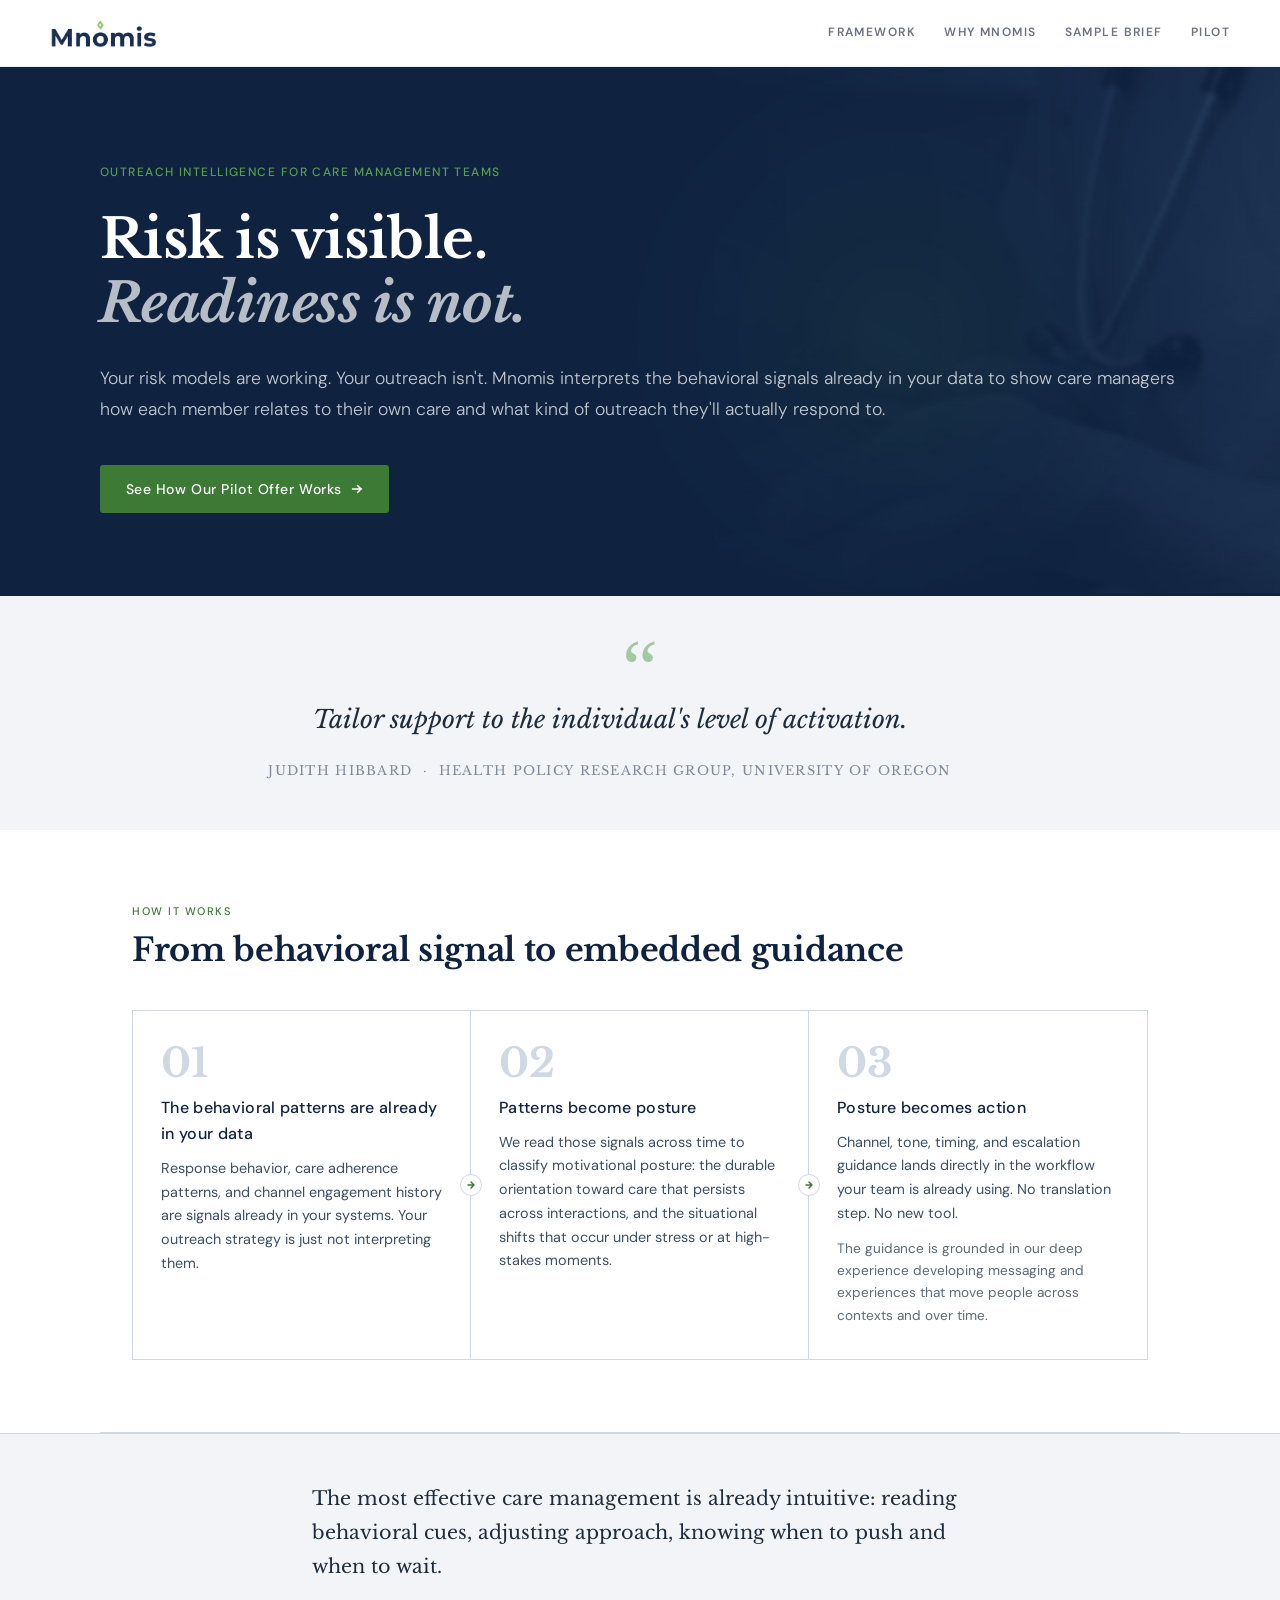
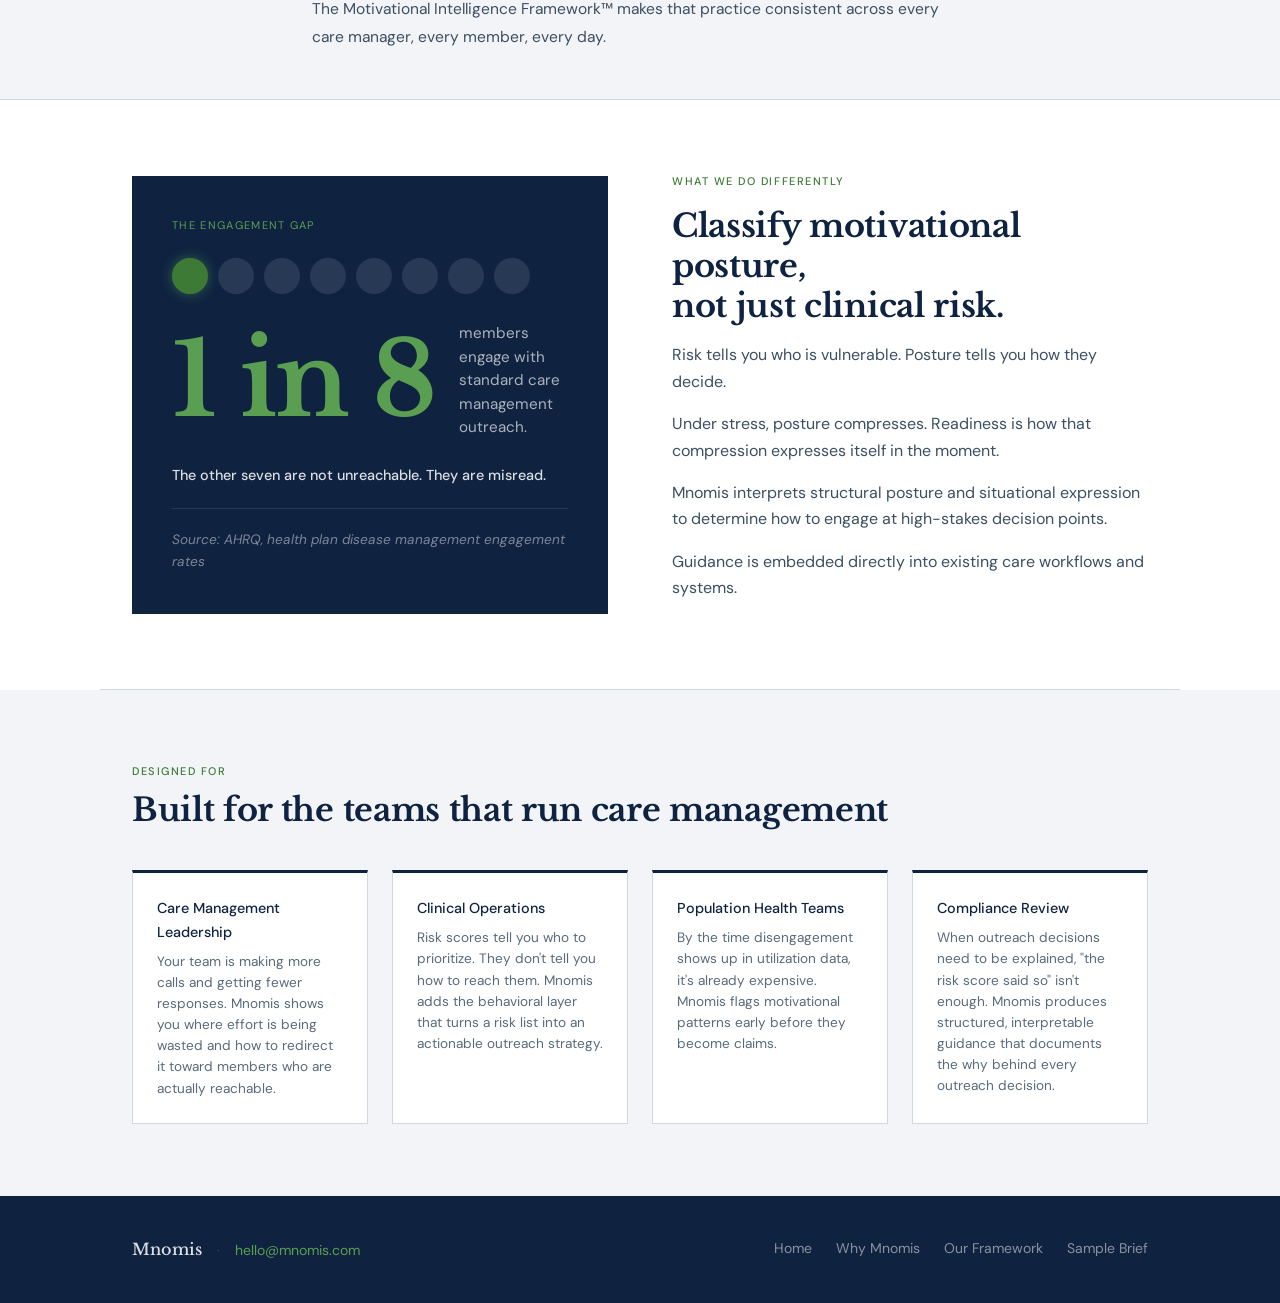
==== commit 9fec92b5: "Add files via upload" ====
--- a/index.html
+++ b/index.html
@@ -4,502 +4,509 @@
 
 <link rel="stylesheet" href="/css/styles.css"><meta charset="utf-8"/>
 <meta content="width=device-width,initial-scale=1" name="viewport"/>
-<title>Pilot Program - Mnomis</title>
+<title>Mnomis Outreach Intelligence for Care Management</title>
 <link href="https://fonts.googleapis.com" rel="preconnect"/>
 <link crossorigin="" href="https://fonts.gstatic.com" rel="preconnect"/>
-<link href="https://fonts.googleapis.com/css2?family=Libre+Baskerville:ital,wght@0,400;0,700;1,400&amp;family=DM+Sans:wght@300;400;500;600&amp;family=DM+Mono:wght@400;500&amp;display=swap" rel="stylesheet"/>
+<link href="https://fonts.googleapis.com/css2?family=Libre+Baskerville:ital,wght@0,400;0,700;1,400&amp;family=DM+Sans:wght@300;400;500&amp;display=swap" rel="stylesheet"/>
 <style>
 :root {
-    --navy:      #0f2341;
-    --navy-mid:  #1a3459;
-    --green:     #3d7a36;
-    --green-lt:  #5a9e52;
-    --slate:     #3d4f63;
-    --fog:       #f2f4f7;
-    --fog-dark:  #e6eaef;
-    --white:     #ffffff;
-    --text:      #1e2d3d;
-    --muted:     #5a6a7a;
-    --rule:      #d0d8e4;
-    --serif:     "Libre Baskerville", Georgia, serif;
-    --sans:      "DM Sans", system-ui, sans-serif;
-    --mono:      "DM Mono", monospace;
-  }
-  *, *::before, *::after { box-sizing: border-box; margin: 0; padding: 0; }
-  html { scroll-behavior: smooth; }
-  body {
-    font-family: var(--sans);
-    color: var(--text);
-    background: var(--white);
-    font-size: 15px;
-    line-height: 1.65;
-    -webkit-font-smoothing: antialiased;
-  }
-
-  /* ── HEADER ── */
+ --navy: #0f2341;
+ --navy-mid: #1a3459;
+ --green: #3d7a36;
+ --green-lt: #5a9e52;
+ --slate: #3d4f63;
+ --fog: #f2f4f7;
+ --white: #ffffff;
+ --text: #1e2d3d;
+ --muted: #5a6a7a;
+ --rule: #d0d8e4;
+ --serif: 'Libre Baskerville', Georgia, serif;
+ --sans: 'DM Sans', system-ui, sans-serif;
+ }
+
+ *, *::before, *::after { box-sizing: border-box; margin: 0; padding: 0; }
+
+ html { scroll-behavior: smooth; }
+
+ body {
+ font-family: var(--sans);
+ color: var(--text);
+ background: var(--white);
+ font-size: 16px;
+ line-height: 1.65;
+ -webkit-font-smoothing: antialiased;
+ }
+
+ /* ── HEADER ── */
 /* ── HERO ── */
-  .hero {
+ .hero {
+ background: var(--navy) url('[data-uri]') right center / cover no-repeat;
+ color: #fff;
+ padding: 6rem 2rem 5rem;
+ position: relative;
+ overflow: hidden;
+ }
+
+ 
+
+ .hero-inner {
+ max-width: 1080px;
+ margin: 0 auto;
+ position: relative;
+ }
+
+ .hero-eyebrow {
+ font-family: var(--sans);
+ font-size: 12px;
+ font-weight: 500;
+ letter-spacing: 0.12em;
+ text-transform: uppercase;
+ color: var(--green-lt);
+ margin-bottom: 1.5rem;
+ }
+
+ .hero h1 {
+ font-family: var(--serif);
+ font-size: clamp(2.4rem, 5vw, 3.4rem);
+ font-weight: 700;
+ line-height: 1.18;
+ letter-spacing: -0.01em;
+ margin-bottom: 1.75rem;
+ color: #fff;
+ }
+
+ .hero h1 em {
+ font-style: italic;
+ color: rgba(255,255,255,0.7);
+ }
+
+ .hero-lead {
+ font-size: 1.1rem;
+ font-weight: 300;
+ line-height: 1.75;
+ color: rgba(255,255,255,0.75);
+ margin-bottom: 2.5rem;
+ }
+
+ .hero-subline {
+ font-family: var(--serif);
+ font-size: 1.15rem;
+ font-style: italic;
+ color: rgba(255,255,255,0.9);
+ margin-bottom: 1.5rem;
+ margin-top: -0.5rem;
+ }
+
+ .hero-cta {
+ display: inline-flex;
+ align-items: center;
+ gap: 0.5rem;
+ background: var(--green);
+ color: #fff;
+ font-family: var(--sans);
+ font-size: 14px;
+ font-weight: 500;
+ letter-spacing: 0.04em;
+ text-decoration: none;
+ padding: 0.8rem 1.6rem;
+ border-radius: 3px;
+ transition: background 0.2s;
+ }
+
+ .hero-cta:hover { background: var(--green-lt); }
+
+ .hero-cta svg { flex-shrink: 0; }
+
+ /* ── DIVIDER ── */
+ .section-divider {
+ height: 1px;
+ background: var(--rule);
+ max-width: 1080px;
+ margin: 0 auto;
+ }
+
+ /* ── SECTIONS ── */
+ section { padding: 4.5rem 2rem; }
+
+ .container {
+ max-width: 1080px;
+ margin: 0 auto;
+ }
+
+ /* ── PROBLEM STRIP ── */
+ .problem-strip {
+ background: var(--fog);
+ padding: 3rem 2rem;
+ border-top: 3px solid var(--navy);
+ }
+
+ .problem-strip p {
+ max-width: 720px;
+ margin: 0 auto;
+ font-family: var(--serif);
+ font-size: 1.2rem;
+ line-height: 1.7;
+ color: var(--text);
+ }
+
+ .problem-strip strong { color: var(--navy); }
+
+ /* ── SECTION HEADERS ── */
+ .section-label {
+ font-family: var(--sans);
+ font-size: 11px;
+ font-weight: 500;
+ letter-spacing: 0.14em;
+ text-transform: uppercase;
+ color: var(--green);
+ margin-bottom: 0.6rem;
+ }
+
+ h2 {
+ font-family: var(--serif);
+ font-size: clamp(1.5rem, 3vw, 2rem);
+ font-weight: 700;
+ line-height: 1.25;
+ color: var(--navy);
+ margin-bottom: 1.25rem;
+ }
+
+ h3 {
+ font-family: var(--sans);
+ font-size: 0.95rem;
+ font-weight: 500;
+ letter-spacing: 0.02em;
+ color: var(--navy);
+ margin-bottom: 0.5rem;
+ }
+
+ p { color: var(--slate); }
+
+ /* ── OPERATING MODEL ── */
+ .model-grid {
+ display: grid;
+ grid-template-columns: repeat(3, 1fr);
+ gap: 0;
+ border: 1px solid var(--rule);
+ margin-top: 2.5rem;
+ }
+
+ .model-cell {
+ padding: 2rem 1.75rem;
+ border-right: 1px solid var(--rule);
+ position: relative;
+ }
+
+ .model-cell:last-child { border-right: none; }
+
+ .model-number {
+ font-family: var(--serif);
+ font-size: 2.5rem;
+ font-weight: 700;
+ color: var(--rule);
+ line-height: 1;
+ margin-bottom: 0.75rem;
+ }
+
+ .model-cell h3 {
+ font-size: 1rem;
+ font-weight: 500;
+ margin-bottom: 0.6rem;
+ }
+
+ .model-cell p {
+ font-size: 0.9rem;
+ line-height: 1.65;
+ }
+
+ .model-arrow {
+ position: absolute;
+ right: -12px;
+ top: 50%;
+ transform: translateY(-50%);
+ width: 22px;
+ height: 22px;
+ background: var(--white);
+ border: 1px solid var(--rule);
+ border-radius: 50%;
+ display: flex;
+ align-items: center;
+ justify-content: center;
+ z-index: 1;
+ color: var(--green);
+ }
+
+ .model-cell:last-child .model-arrow { display: none; }
+
+ /* ── WHY SECTION ── */
+ .why-split {
+ display: grid;
+ grid-template-columns: 1fr 1fr;
+ gap: 4rem;
+ align-items: center;
+ }
+
+ .stat-block {
+    padding: 2.5rem;
     background: var(--navy);
-    padding: 5rem 2rem 4.5rem;
-    position: relative;
-    overflow: hidden;
-  }
-  .hero::before {
-    content: '';
-    position: absolute;
-    inset: 0;
-    background: radial-gradient(ellipse 50% 90% at 80% 50%, rgba(61,122,54,0.13) 0%, transparent 70%);
-    pointer-events: none;
-  }
-  .hero-inner {
-    max-width: 1080px;
-    margin: 0 auto;
-    position: relative;
-  }
-  .hero-eyebrow {
-    font-family: var(--mono);
+    color: #fff;
+  }
+
+  .stat-eyebrow {
     font-size: 11px;
-    letter-spacing: 0.14em;
+    letter-spacing: 0.12em;
     text-transform: uppercase;
     color: var(--green-lt);
-    margin-bottom: 1.25rem;
-  }
-  .hero h1 {
-    font-family: var(--serif);
-    font-size: clamp(2rem, 4.5vw, 2.9rem);
-    font-weight: 700;
-    color: #fff;
-    line-height: 1.2;
-    margin-bottom: 1.25rem;
-  }
-  .hero h1 em { font-style: italic; color: rgba(255,255,255,0.65); }
-  .hero-lead {
-    font-size: 1rem;
-    font-weight: 300;
-    color: rgba(255,255,255,0.72);
-    line-height: 1.75;
-    margin-bottom: 2rem;
-  }
-  .hero-commitments {
+    margin-bottom: 1.5rem;
+  }
+
+  .stat-dots {
     display: flex;
-    gap: 2rem;
+    gap: 10px;
     flex-wrap: wrap;
-  }
-  .commitment-pill {
+    margin-bottom: 1.75rem;
+  }
+
+  .stat-dot {
+    width: 36px;
+    height: 36px;
+    border-radius: 50%;
+    background: rgba(255,255,255,0.1);
+    flex-shrink: 0;
+  }
+
+  .stat-dot--active {
+    background: var(--green);
+    box-shadow: 0 0 12px rgba(90,158,82,0.5);
+  }
+
+  .stat-figure-row {
     display: flex;
     align-items: center;
-    gap: 0.5rem;
-    font-size: 13px;
-    font-weight: 500;
-    color: rgba(255,255,255,0.85);
-  }
-  .commitment-pill .check {
-    width: 18px; height: 18px;
-    border-radius: 50%;
-    background: var(--green);
-    display: flex;
-    align-items: center;
-    justify-content: center;
+    gap: 1.5rem;
+    margin-bottom: 1.5rem;
+  }
+
+  .stat-figure {
+    font-family: var(--serif);
+    font-size: clamp(3.5rem, 8vw, 6.5rem);
+    font-weight: 700;
+    color: var(--green-lt);
+    line-height: 0.9;
+    letter-spacing: -0.02em;
     flex-shrink: 0;
   }
-  .commitment-pill .check svg { display: block; }
-
-  /* ── SECTIONS ── */
-  section { padding: 4rem 2rem; }
-  .container { max-width: 1080px; margin: 0 auto; }
-  .section-label {
-    font-family: var(--mono);
-    font-size: 10px;
-    font-weight: 500;
-    letter-spacing: 0.14em;
-    text-transform: uppercase;
-    color: var(--green);
-    margin-bottom: 0.6rem;
-  }
-  h2 {
-    font-family: var(--serif);
-    font-size: clamp(1.4rem, 3vw, 1.9rem);
-    font-weight: 700;
-    color: var(--navy);
-    line-height: 1.25;
-    margin-bottom: 1rem;
-  }
-  h3 {
-    font-family: var(--sans);
-    font-size: 0.95rem;
-    font-weight: 600;
-    color: var(--navy);
-    margin-bottom: 0.4rem;
-  }
-  p { color: var(--slate); }
-
-  /* ── HOW IT WORKS ── */
-  .how-section { background: var(--fog); }
-  .steps-row {
-    display: grid;
-    grid-template-columns: repeat(4, 1fr);
-    gap: 0;
-    margin-top: 2.5rem;
-    position: relative;
-  }
-  .steps-row::before {
-    content: '';
-    position: absolute;
-    top: 28px;
-    left: calc(12.5% + 16px);
-    right: calc(12.5% + 16px);
-    height: 1px;
-    background: var(--rule);
-    z-index: 0;
-  }
-  .step {
-    display: flex;
-    flex-direction: column;
-    align-items: center;
-    text-align: center;
-    padding: 0 1rem;
-    position: relative;
-    z-index: 1;
-  }
-  .step-circle {
-    width: 56px; height: 56px;
-    border-radius: 50%;
-    background: var(--navy);
-    color: #fff;
-    display: flex;
-    align-items: center;
-    justify-content: center;
-    flex-shrink: 0;
-    margin-bottom: 1.1rem;
-    font-family: var(--serif);
-    font-size: 1.1rem;
-    font-weight: 700;
-  }
-  .step-circle.done { background: var(--green); }
-  .step h3 { text-align: center; margin-bottom: 0.5rem; }
-  .step p { font-size: 0.85rem; line-height: 1.6; }
-  .step-duration {
-    margin-top: 0.6rem;
-    font-family: var(--mono);
-    font-size: 10px;
-    letter-spacing: 0.08em;
-    text-transform: uppercase;
-    color: var(--muted);
-  }
-
-  /* ── WHAT YOU GET / WHAT WE NEED ── */
-  .exchange-grid {
-    display: grid;
-    grid-template-columns: 1fr 1fr;
-    gap: 2px;
-    margin-top: 2.5rem;
-    background: var(--rule);
-    border: 1px solid var(--rule);
-  }
-  .exchange-col {
-    background: var(--white);
-    padding: 2rem 2rem;
-  }
-  .exchange-col.need { background: var(--fog); }
-  .exchange-heading {
-    font-family: var(--mono);
-    font-size: 10px;
-    font-weight: 600;
-    letter-spacing: 0.14em;
-    text-transform: uppercase;
-    margin-bottom: 1.25rem;
-  }
-  .exchange-heading.get  { color: var(--green); }
-  .exchange-heading.need { color: var(--navy); }
-  .exchange-items { list-style: none; }
-  .exchange-items li {
-    display: flex;
-    gap: 0.75rem;
-    align-items: flex-start;
-    padding: 0.65rem 0;
-    border-bottom: 1px solid var(--fog-dark);
-    font-size: 0.875rem;
-    line-height: 1.55;
-    color: var(--slate);
-  }
-  .exchange-items li:last-child { border-bottom: none; }
-  .exchange-icon {
-    flex-shrink: 0;
-    margin-top: 2px;
-  }
-  .exchange-items li strong { color: var(--text); font-weight: 500; }
-
-  /* ── WHAT WE DO NOT NEED ── */
-  .no-need-strip {
-    background: var(--navy);
-    padding: 2rem 2.5rem;
-    margin-top: 2px;
-  }
-  .no-need-strip .no-need-label {
-    font-family: var(--mono);
-    font-size: 10px;
-    font-weight: 600;
-    letter-spacing: 0.14em;
-    text-transform: uppercase;
-    color: rgba(255,255,255,0.4);
-    margin-bottom: 0.85rem;
-  }
-  .no-need-items {
-    display: flex;
-    flex-wrap: wrap;
-    gap: 0.5rem;
-  }
-  .no-need-tag {
-    display: inline-flex;
-    align-items: center;
-    gap: 0.35rem;
-    background: rgba(255,255,255,0.07);
-    border: 1px solid rgba(255,255,255,0.12);
-    padding: 0.3rem 0.75rem;
-    font-size: 12px;
-    color: rgba(255,255,255,0.6);
-    font-family: var(--mono);
-    letter-spacing: 0.03em;
-    text-decoration: line-through;
-    text-decoration-color: rgba(255,255,255,0.25);
-  }
-  .no-need-tag .x { text-decoration: none; color: #ef4444; margin-right: 2px; }
-
-  /* ── DELIVERABLES ── */
-  .deliverables-section { background: var(--white); }
-  .deliverables-grid {
-    display: grid;
-    grid-template-columns: repeat(3, 1fr);
-    gap: 1.5rem;
-    margin-top: 2.5rem;
-  }
-  .deliverable-card {
-    border: 1px solid var(--rule);
-    border-top: 3px solid var(--navy);
-    padding: 1.5rem;
-  }
-  .deliverable-num {
-    font-family: var(--serif);
-    font-size: 2rem;
-    font-weight: 700;
-    color: var(--fog-dark);
-    line-height: 1;
-    margin-bottom: 0.6rem;
-  }
-  .deliverable-card h3 { margin-bottom: 0.5rem; }
-  .deliverable-card p { font-size: 0.875rem; line-height: 1.65; }
-
-  /* ── FORM SECTION ── */
-  .form-section {
-    background: var(--fog);
-    padding: 4rem 2rem;
-  }
-  .form-wrap {
-    max-width: 600px;
-    margin: 0 auto;
-  }
-  .form-wrap h2 { text-align: center; margin-bottom: 0.5rem; }
-  .form-wrap .form-lead {
-    text-align: center;
-    font-size: 0.9rem;
-    color: var(--muted);
-    margin-bottom: 2rem;
-  }
-  .form-card {
-    background: var(--white);
-    border: 1px solid var(--rule);
-    padding: 2rem 2rem 2rem;
-  }
-  .form-row { margin-bottom: 1.1rem; }
-  .form-row label {
-    display: block;
-    font-size: 12px;
-    font-weight: 500;
-    letter-spacing: 0.05em;
-    text-transform: uppercase;
-    color: var(--slate);
-    margin-bottom: 0.4rem;
-    font-family: var(--mono);
-  }
-  .form-row input,
-  .form-row select,
-  .form-row textarea {
-    width: 100%;
-    font-family: var(--sans);
-    font-size: 14px;
-    color: var(--text);
-    background: var(--white);
-    border: 1px solid var(--rule);
-    padding: 0.65rem 0.85rem;
-    outline: none;
-    border-radius: 2px;
-    transition: border-color 0.15s;
-    appearance: none;
-  }
-  .form-row input:focus,
-  .form-row select:focus,
-  .form-row textarea:focus {
-    border-color: var(--navy);
-  }
-  .form-row textarea { resize: vertical; min-height: 90px; }
-  .form-row-2 { display: grid; grid-template-columns: 1fr 1fr; gap: 1rem; }
-  .form-submit {
-    width: 100%;
-    background: var(--navy);
-    color: #fff;
-    font-family: var(--sans);
-    font-size: 14px;
-    font-weight: 500;
-    letter-spacing: 0.04em;
-    padding: 0.85rem;
-    border: none;
-    border-radius: 2px;
-    cursor: pointer;
-    margin-top: 0.5rem;
-    transition: background 0.2s;
-    display: flex;
-    align-items: center;
-    justify-content: center;
-    gap: 0.5rem;
-  }
-  .form-submit:hover { background: var(--navy-mid); }
-  .form-note {
-    text-align: center;
-    font-size: 11px;
-    color: var(--muted);
-    margin-top: 1rem;
-    line-height: 1.6;
-    font-family: var(--mono);
-  }
-
-  /* ── FOOTER ── */
-  footer {
-    background: var(--navy);
-    color: rgba(255,255,255,0.45);
-    padding: 2rem 2rem;
-    font-size: 12px;
-    text-align: center;
-    line-height: 1.7;
-    font-family: var(--mono);
-  }
-  footer strong { color: rgba(255,255,255,0.8); }
-
-  /* ── ANIMATIONS ── */
-  @keyframes fadeUp {
-    from { opacity: 0; transform: translateY(16px); }
-    to   { opacity: 1; transform: translateY(0); }
-  }
-  .hero-eyebrow     { animation: fadeUp 0.5s ease both; }
-  .hero h1          { animation: fadeUp 0.6s 0.1s ease both; }
-  .hero-lead        { animation: fadeUp 0.6s 0.2s ease both; }
-  .hero-commitments { animation: fadeUp 0.6s 0.3s ease both; }
-
-  /* ── RESPONSIVE ── */
-  @media (max-width: 768px) {
-    .steps-row { grid-template-columns: 1fr 1fr; }
-    .steps-row::before { display: none; }
-    .exchange-grid { grid-template-columns: 1fr; }
-    .deliverables-grid { grid-template-columns: 1fr; }
-    .form-row-2 { grid-template-columns: 1fr; }
-    .hero-commitments { gap: 1rem; }
-}
-  @media (max-width: 480px) {
-    .steps-row { grid-template-columns: 1fr; }
-    .no-need-items { flex-direction: column; }
-  }
-
-  /* ── FOUNDING PARTNER SECTION ── */
-  .founding-section {
-    background: var(--navy);
-    padding: 3.5rem 2rem;
-  }
-  .founding-grid {
-    display: grid;
-    grid-template-columns: 1fr 1fr 1fr;
-    gap: 2px;
-    background: rgba(255,255,255,0.08);
-    border: 1px solid rgba(255,255,255,0.08);
-    margin-top: 2rem;
-  }
-  .founding-cell {
-    background: rgba(255,255,255,0.04);
-    padding: 1.5rem 1.75rem;
-  }
-  .founding-cell-icon {
-    width: 32px; height: 32px;
-    border-radius: 2px;
-    background: rgba(255,255,255,0.07);
-    border: 1px solid rgba(255,255,255,0.1);
-    display: flex;
-    align-items: center;
-    justify-content: center;
-    margin-bottom: 0.85rem;
-  }
-  .founding-cell h3 {
-    font-size: 0.9rem;
-    font-weight: 600;
-    color: #fff;
-    margin-bottom: 0.4rem;
-  }
-  .founding-cell p {
-    font-size: 0.85rem;
-    color: rgba(255,255,255,0.6);
-    line-height: 1.65;
-  }
-  .founding-cell p strong { color: rgba(255,255,255,0.85); font-weight: 500; }
-  .founding-section .section-label { color: var(--green-lt); }
-  .founding-section h2 { color: #fff; }
-  .founding-section .founding-lead {
+
+  .stat-figure-label {
     font-size: 0.95rem;
     color: rgba(255,255,255,0.65);
-    line-height: 1.75;
-    max-width: 580px;
-    margin-top: 0.5rem;
-  }
-  .founding-section .founding-lead strong { color: rgba(255,255,255,0.9); font-weight: 500; }
-  @media (max-width: 700px) {
-    .founding-grid { grid-template-columns: 1fr; }
-  }
-
-  /* ── FORM CONFIRMATION ── */
-  .form-confirmation {
-    display: none;
-    text-align: center;
-    padding: 2.5rem 2rem;
-  }
-  .form-confirmation.visible { display: block; }
-  .confirm-icon {
-    width: 52px; height: 52px;
-    border-radius: 50%;
-    background: var(--green);
-    display: flex;
-    align-items: center;
-    justify-content: center;
-    margin: 0 auto 1.25rem;
-  }
-  .confirm-heading {
-    font-family: var(--serif);
-    font-size: 1.3rem;
-    font-weight: 700;
-    color: var(--navy);
-    margin-bottom: 0.6rem;
-  }
-  .confirm-body {
+    line-height: 1.55;
+  }
+
+  .stat-claim {
     font-size: 0.9rem;
-    color: var(--muted);
-    line-height: 1.75;
-    max-width: 340px;
-    margin: 0 auto;
-  }
-  .confirm-body strong { color: var(--text); font-weight: 500; }
-
-  @keyframes confirmFadeIn {
-    from { opacity: 0; transform: translateY(10px); }
-    to   { opacity: 1; transform: translateY(0); }
-  }
-  .form-confirmation.visible {
-    animation: confirmFadeIn 0.4s ease both;
-  }
+    color: rgba(255,255,255,0.85);
+    font-weight: 500;
+    margin: 0 0 1.25rem;
+  }
+
+  .stat-source {
+    font-size: 0.85rem;
+    color: rgba(255,255,255,0.45);
+    border-top: 1px solid rgba(255,255,255,0.1);
+    padding-top: 1.25rem;
+    margin: 0;
+    font-style: italic;
+  }
+
+ .why-copy h2 { margin-bottom: 1rem; }
+ .why-copy p { margin-bottom: 1rem; }
+
+ /* ── DESIGNED FOR ── */
+ .audience-section { background: var(--fog); }
+
+ .audience-grid {
+ display: grid;
+ grid-template-columns: repeat(4, 1fr);
+ gap: 1.5rem;
+ margin-top: 2.5rem;
+ }
+
+ .audience-card {
+ background: var(--white);
+ border: 1px solid var(--rule);
+ border-top: 3px solid var(--navy);
+ padding: 1.5rem;
+ }
+
+ .audience-card .role {
+ font-family: var(--sans);
+ font-size: 0.9rem;
+ font-weight: 500;
+ color: var(--navy);
+ margin-bottom: 0.4rem;
+ }
+
+ .audience-card .role-desc {
+ font-size: 0.85rem;
+ color: var(--muted);
+ line-height: 1.55;
+ }
+
+ /* ── FOOTER ── */
+ footer {
+ background: var(--navy);
+ color: rgba(255,255,255,0.5);
+ padding: 2.5rem 2rem;
+ font-size: 13px;
+ text-align: center;
+ line-height: 1.7;
+ }
+
+ footer strong {
+ color: rgba(255,255,255,0.85);
+ font-weight: 500;
+ }
+
+ /* ── ANIMATIONS ── */
+ @keyframes fadeUp {
+ from { opacity: 0; transform: translateY(18px); }
+ to { opacity: 1; transform: translateY(0); }
+ }
+
+ .hero-eyebrow { animation: fadeUp 0.5s ease both; }
+ .hero h1 { animation: fadeUp 0.6s 0.1s ease both; }
+ .hero-lead { animation: fadeUp 0.6s 0.2s ease both; }
+ .hero-cta { animation: fadeUp 0.6s 0.3s ease both; }
+
+ /* ── RESPONSIVE ── */
+ @media (max-width: 768px) {
+ .model-grid { grid-template-columns: 1fr; }
+ .model-cell { border-right: none; border-bottom: 1px solid var(--rule); }
+ .model-cell:last-child { border-bottom: none; }
+ .model-arrow { display: none; }
+ .why-split { grid-template-columns: 1fr; gap: 2rem; }
+ .audience-grid { grid-template-columns: 1fr 1fr; }
+}
+
+ @media (max-width: 480px) {
+  .audience-grid { grid-template-columns: 1fr; }
+  .stat-figure-row { flex-direction: column; align-items: flex-start; gap: 0.75rem; }
+  .stat-figure { font-size: 4.5rem; }
+ }
+
+ /* ── EVIDENCE STRIP ── */
+ .evidence-strip {
+ background: var(--white);
+ padding: 4rem 2rem;
+ border-bottom: 1px solid var(--rule);
+ }
+ .evidence-intro {
+ max-width: 560px;
+ margin: 0 auto 2.5rem;
+ text-align: center;
+ }
+ .evidence-intro .section-label { text-align: center; }
+ .evidence-intro p {
+ font-size: 0.9rem;
+ color: var(--muted);
+ margin-top: 0.5rem;
+ line-height: 1.7;
+ }
+ .evidence-grid {
+ display: grid;
+ grid-template-columns: repeat(3, 1fr);
+ gap: 2px;
+ background: var(--rule);
+ border: 1px solid var(--rule);
+ max-width: 900px;
+ margin: 0 auto;
+ }
+ .evidence-cell {
+ background: var(--white);
+ padding: 2rem 1.75rem;
+ }
+ .evidence-stat {
+ font-family: var(--serif);
+ font-size: 2.6rem;
+ font-weight: 700;
+ color: var(--navy);
+ line-height: 1;
+ margin-bottom: 0.5rem;
+ }
+ .evidence-stat span { color: var(--green); }
+ .evidence-desc {
+ font-size: 0.875rem;
+ color: var(--slate);
+ line-height: 1.65;
+ margin-bottom: 0.75rem;
+ }
+ .evidence-source {
+ font-family: var(--mono);
+ font-size: 10px;
+ color: var(--muted);
+ letter-spacing: 0.06em;
+ border-top: 1px solid var(--fog-dark);
+ padding-top: 0.6rem;
+ }
+
+ /* ── FOUNDING PARTNER BANNER ── */
+ .founding-banner {
+ background: var(--navy);
+ padding: 2.5rem 2rem;
+ }
+ .founding-inner {
+ max-width: 760px;
+ margin: 0 auto;
+ display: grid;
+ grid-template-columns: 1fr auto;
+ gap: 2rem;
+ align-items: center;
+ }
+ .founding-label {
+ font-family: var(--mono);
+ font-size: 10px;
+ font-weight: 600;
+ letter-spacing: 0.14em;
+ text-transform: uppercase;
+ color: var(--green-lt);
+ margin-bottom: 0.4rem;
+ }
+ .founding-text {
+ font-family: var(--serif);
+ font-size: 1.1rem;
+ font-weight: 700;
+ color: #fff;
+ line-height: 1.3;
+ margin-bottom: 0.4rem;
+ }
+ .founding-sub {
+ font-size: 0.875rem;
+ color: rgba(255,255,255,0.6);
+ line-height: 1.6;
+ }
+ .founding-sub strong { color: rgba(255,255,255,0.85); font-weight: 500; }
+ .founding-cta {
+ flex-shrink: 0;
+ display: inline-flex;
+ align-items: center;
+ gap: 0.4rem;
+ background: var(--green);
+ color: #fff;
+ font-size: 13px;
+ font-weight: 500;
+ padding: 0.7rem 1.3rem;
+ border-radius: 2px;
+ text-decoration: none;
+ white-space: nowrap;
+ transition: background 0.2s;
+ }
+ .founding-cta:hover { background: var(--green-lt); }
+
+ @media (max-width: 700px) {
+ .evidence-grid { grid-template-columns: 1fr; }
+ .founding-inner { grid-template-columns: 1fr; }
+ }
 </style>
 </head>
 <body>
@@ -522,7 +529,7 @@
       <a href="/framework/" class="nav-link">Framework</a>
       <a href="/about/" class="nav-link">Why Mnomis</a>
       <a href="/brief-example/" class="nav-link">Sample Brief</a>
-      <a href="/pilot/" class="nav-link active">Pilot</a>
+      <a href="/pilot/" class="nav-link">Pilot</a>
     </nav>
   </div>
 </header>
@@ -530,320 +537,147 @@
 <!-- HERO -->
 <section class="hero">
 <div class="hero-inner">
-<p class="hero-eyebrow">Pilot Program</p>
-<h1>See it work<br/><em>on your own members.</em></h1>
+
+<p class="hero-eyebrow">Outreach intelligence for care management teams</p>
+<h1>Risk is visible.<br/><em>Readiness is not.</em></h1>
 <p class="hero-lead">
-      We classify motivational posture on a cohort from your existing data 
-      and return workflow-ready briefs - at no cost, with no system integration required.
-      Your data is de-identified before it leaves your organization. No PHI. No BAA. No compliance friction.
-    </p>
-<div class="hero-commitments">
-<div class="commitment-pill">
-<div class="check"><svg fill="none" height="9" viewbox="0 0 9 9" width="9"><path d="M1.5 4.5l2 2 4-4" stroke="#fff" stroke-linecap="round" stroke-linejoin="round" stroke-width="1.5"></path></svg></div>
-        No cost
-      </div>
-<div class="commitment-pill">
-<div class="check"><svg fill="none" height="9" viewbox="0 0 9 9" width="9"><path d="M1.5 4.5l2 2 4-4" stroke="#fff" stroke-linecap="round" stroke-linejoin="round" stroke-width="1.5"></path></svg></div>
-        No integration
-      </div>
-<div class="commitment-pill">
-<div class="check"><svg fill="none" height="9" viewbox="0 0 9 9" width="9"><path d="M1.5 4.5l2 2 4-4" stroke="#fff" stroke-linecap="round" stroke-linejoin="round" stroke-width="1.5"></path></svg></div>
-        No new tools to learn
-      </div>
-<div class="commitment-pill">
-<div class="check"><svg fill="none" height="9" viewbox="0 0 9 9" width="9"><path d="M1.5 4.5l2 2 4-4" stroke="#fff" stroke-linecap="round" stroke-linejoin="round" stroke-width="1.5"></path></svg></div>
-        Results in 3 weeks
-      </div>
-</div>
+ Your risk models are working. Your outreach isn't. Mnomis interprets 
+ the behavioral signals already in your data to show care managers how 
+ each member relates to their own care and what kind of outreach 
+ they'll actually respond to.
+ </p>
+<a class="hero-cta" href="/pilot/">
+ See How Our Pilot Offer Works
+ <svg fill="none" height="14" viewbox="0 0 14 14" width="14" xmlns="http://www.w3.org/2000/svg">
+<path d="M2.5 7h9M7.5 3.5L11 7l-3.5 3.5" stroke="currentColor" stroke-linecap="round" stroke-linejoin="round" stroke-width="1.5"></path>
+</svg>
+</a>
 </div>
 </section>
-<!-- HOW IT WORKS -->
-<section class="how-section">
+<!-- PROBLEM STRIP -->
+<div class="problem-strip">
 <div class="container">
-<p class="section-label">How the pilot works</p>
-<h2>Three steps. Three weeks.</h2>
-<div class="steps-row" style="grid-template-columns: repeat(3, 1fr);">
-<div class="step">
-<div class="step-circle">1</div>
-<h3>Send a cohort extract</h3>
-<p>You identify 50–200 members, de-identify the file on your side, and send it via secure encrypted transfer using our field spec. No PHI leaves your organization.</p>
-<div class="step-duration">Week 1</div>
-</div>
-<div class="step">
-<div class="step-circle">2</div>
-<h3>We classify and brief</h3>
-<p>We apply our research-grounded classification framework across your cohort and produce a full Outreach Intelligence Brief for each member. No black box. No machine learning. Interpretable guidance at every step.</p>
-<div class="step-duration">Weeks 2–3</div>
-</div>
-<div class="step">
-<div class="step-circle done">3</div>
-<h3>Review and debrief</h3>
-<p>We walk through findings with your care management team and map guidance to your current outreach patterns.</p>
-<div class="step-duration">Week 3</div>
+<div style="max-width:780px;margin:0 auto;text-align:center;">
+  <div style="font-family:Georgia,serif;font-size:5rem;line-height:0.6;color:#5a9e52;opacity:0.5;margin-bottom:0.5rem;">&ldquo;</div>
+  <p style="font-family:var(--serif);font-size:1.55rem;line-height:1.6;color:var(--text);font-style:italic;margin:0 0 1.25rem;">Tailor support to the individual's level of activation.</p>
+  <p style="font-size:0.8rem;letter-spacing:0.1em;text-transform:uppercase;color:var(--navy);opacity:0.5;margin:0;">Judith Hibbard &nbsp;&middot;&nbsp; Health Policy Research Group, University of Oregon</p>
+</div>
+</div>
+</div>
+<!-- OPERATING MODEL -->
+<section>
+<div class="container">
+<p class="section-label">How it works</p>
+<h2>From behavioral signal to embedded guidance</h2>
+<div class="model-grid">
+<div class="model-cell">
+<div class="model-number">01</div>
+<h3>The behavioral patterns are already in your data</h3>
+<p>Response behavior, care adherence patterns, and channel engagement history are signals already in your systems. Your outreach strategy is just not interpreting them.</p>
+<div class="model-arrow">
+<svg fill="none" height="10" viewbox="0 0 10 10" width="10"><path d="M2 5h6M5 2l3 3-3 3" stroke="currentColor" stroke-linecap="round" stroke-linejoin="round" stroke-width="1.5"></path></svg>
+</div>
+</div>
+<div class="model-cell">
+<div class="model-number">02</div>
+<h3>Patterns become posture</h3>
+<p>We read those signals across time to classify motivational posture: the durable orientation toward care that persists across interactions, and the situational shifts that occur under stress or at high-stakes moments.</p>
+<div class="model-arrow">
+<svg fill="none" height="10" viewbox="0 0 10 10" width="10"><path d="M2 5h6M5 2l3 3-3 3" stroke="currentColor" stroke-linecap="round" stroke-linejoin="round" stroke-width="1.5"></path></svg>
+</div>
+</div>
+<div class="model-cell">
+<div class="model-number">03</div>
+<h3>Posture becomes action</h3>
+<p>Channel, tone, timing, and escalation guidance lands directly in the workflow your team is already using. No translation step. No new tool.</p>
+<p style="margin-top:0.75rem;font-size:0.85rem;color:var(--muted);">The guidance is grounded in our deep experience developing messaging and experiences that move people across contexts and over time.</p>
 </div>
 </div>
 </div>
 </section>
-<!-- WHAT YOU GET / WHAT WE NEED -->
-<section style="padding: 4rem 2rem 0;">
+<div class="section-divider"></div>
+<!-- EMPATHY BRIDGE -->
+<div style="background:var(--fog);border-top:1px solid var(--rule);border-bottom:1px solid var(--rule);padding:3rem 2rem;">
+<div class="container" style="max-width:720px;">
+<p style="font-family:var(--serif);font-size:1.2rem;line-height:1.75;color:var(--text);margin-bottom:0.75rem;">The most effective care management is already intuitive: reading behavioral cues, adjusting approach, knowing when to push and when to wait.</p>
+<p style="font-size:0.975rem;line-height:1.8;color:var(--slate);">The Motivational Intelligence Framework™ makes that practice consistent across every care manager, every member, every day.</p>
+</div>
+</div>
+<!-- WHY SECTION -->
+<section>
 <div class="container">
-<p class="section-label">The exchange</p>
-<h2>What you provide. What you receive.</h2>
-<div class="exchange-grid">
-<div class="exchange-col need">
-<div class="exchange-heading need">What you provide</div>
-<ul class="exchange-items">
-<li>
-<span class="exchange-icon">
-<svg fill="none" height="14" viewbox="0 0 14 14" width="14"><rect height="11" rx="1" stroke="#0f2341" stroke-width="1.2" width="10" x="2" y="1.5"></rect><path d="M4.5 5h5M4.5 7.5h5M4.5 10h3" stroke="#0f2341" stroke-linecap="round" stroke-width="1.2"></path></svg>
-</span>
-<div><strong>A member cohort of 50–200</strong> from your active care management population. You define the selection criteria.</div>
-</li>
-<li>
-<span class="exchange-icon">
-<svg fill="none" height="14" viewbox="0 0 14 14" width="14"><path d="M2 10.5L12 10.5M4.5 3.5v7M7 5.5v5M9.5 7.5v3" stroke="#0f2341" stroke-linecap="round" stroke-width="1.2"></path></svg>
-</span>
-<div><strong>A de-identified behavioral data extract</strong> covering outreach response history, appointment adherence, and care gap activity, keyed to an internal member ID you control. No PHI leaves your organization. We provide the field spec and accept encrypted file transfer.</div>
-</li>
-<li>
-<span class="exchange-icon">
-<svg fill="none" height="14" viewbox="0 0 14 14" width="14"><circle cx="7" cy="7" r="5" stroke="#0f2341" stroke-width="1.2"></circle><path d="M7 4.5v2.75l1.75 1.75" stroke="#0f2341" stroke-linecap="round" stroke-width="1.2"></path></svg>
-</span>
-<div><strong>One debrief session</strong> (60 min) with care management leadership or clinical ops at the close of the pilot.</div>
-</li>
-</ul>
-</div>
-<div class="exchange-col">
-<div class="exchange-heading get">What you receive</div>
-<ul class="exchange-items">
-<li>
-<span class="exchange-icon">
-<svg fill="none" height="14" viewbox="0 0 14 14" width="14"><rect height="11" rx="1" stroke="#3d7a36" stroke-width="1.2" width="10" x="2" y="1.5"></rect><path d="M4.5 5h5M4.5 7.5h5M4.5 10h3" stroke="#3d7a36" stroke-linecap="round" stroke-width="1.2"></path></svg>
-</span>
-<div><strong>One full Outreach Intelligence Brief per member</strong> - posture classification, behavioral interpretation, channel and tone guidance, next steps, and escalation threshold.</div>
-</li>
-<li>
-<span class="exchange-icon">
-<svg fill="none" height="14" viewbox="0 0 14 14" width="14"><path d="M2 10.5L12 10.5M4.5 3.5v7M7 5.5v5M9.5 7.5v3" stroke="#3d7a36" stroke-linecap="round" stroke-width="1.2"></path></svg>
-</span>
-<div><strong>A cohort-level engagement summary</strong> - posture distribution, channel misalignment analysis, and estimated wasted outreach attempts across your current population.</div>
-</li>
-<li>
-<span class="exchange-icon">
-<svg fill="none" height="14" viewbox="0 0 14 14" width="14"><circle cx="5" cy="5" r="3" stroke="#3d7a36" stroke-width="1.2"></circle><path d="M8 8l3.5 3.5" stroke="#3d7a36" stroke-linecap="round" stroke-width="1.2"></path></svg>
-</span>
-<div><strong>A pattern analysis</strong> identifying where current outreach strategy diverges from motivational posture - and what alignment would look like at scale.</div>
-</li>
-<li>
-<span class="exchange-icon">
-<svg fill="none" height="14" viewbox="0 0 14 14" width="14"><path d="M7 2v10M2 7h10" stroke="#3d7a36" stroke-linecap="round" stroke-width="1.2"></path></svg>
-</span>
-<div><strong>A readout session</strong> with your team to walk through findings, answer questions, and discuss what a full deployment would involve.</div>
-</li>
-</ul>
-</div>
-</div>
-<!-- WHAT WE DO NOT NEED -->
-<div class="no-need-strip">
-<div class="no-need-label">What we do not need</div>
-<div class="no-need-items">
-<div class="no-need-tag"><span class="x">✕</span> System integration</div>
-<div class="no-need-tag"><span class="x">✕</span> API access</div>
-<div class="no-need-tag"><span class="x">✕</span> EHR credentials</div>
-<div class="no-need-tag"><span class="x">✕</span> Clinical notes</div>
-<div class="no-need-tag"><span class="x">✕</span> Claims data</div>
-<div class="no-need-tag"><span class="x">✕</span> PHI of any kind</div>
-<div class="no-need-tag"><span class="x">✕</span> Budget approval</div>
+<div class="why-split">
+<div class="stat-block">
+<p class="stat-eyebrow">The engagement gap</p>
+
+<!-- 8 dots: 1 green, 7 dim -->
+<div class="stat-dots">
+ <div class="stat-dot stat-dot--active"></div>
+ <div class="stat-dot"></div>
+ <div class="stat-dot"></div>
+ <div class="stat-dot"></div>
+ <div class="stat-dot"></div>
+ <div class="stat-dot"></div>
+ <div class="stat-dot"></div>
+ <div class="stat-dot"></div>
+</div>
+
+<div class="stat-figure-row">
+ <div class="stat-figure">1 in 8</div>
+ <div class="stat-figure-label">members engage with standard care management outreach.</div>
+</div>
+
+<p class="stat-claim">The other seven are not unreachable. They are misread.</p>
+<p class="stat-source">Source: AHRQ, health plan disease management engagement rates</p>
+</div>
+<div class="why-copy">
+<p class="section-label">What we do differently</p>
+<h2>Classify motivational posture,<br/>not just clinical risk.</h2>
+<p>Risk tells you who is vulnerable. Posture tells you how they decide.</p>
+<p>Under stress, posture compresses. Readiness is how that compression expresses itself in the moment.</p>
+<p>Mnomis interprets structural posture and situational expression to determine how to engage at high-stakes decision points.</p>
+<p>Guidance is embedded directly into existing care workflows and systems.</p>
 </div>
 </div>
 </div>
 </section>
-<!-- DELIVERABLES -->
-<section class="deliverables-section" style="padding-top: 4rem;">
+<div class="section-divider"></div>
+<!-- DESIGNED FOR -->
+<section class="audience-section">
 <div class="container">
-<p class="section-label">Pilot deliverables</p>
-<h2>What lands on your desk at the end of three weeks.</h2>
-<div class="deliverables-grid">
-<div class="deliverable-card">
-<div class="deliverable-num">01</div>
-<h3>Member Briefs</h3>
-<p>A full Outreach Intelligence Brief for every member in the cohort. Ready to use in care management workflow immediately - no additional processing required.</p>
-</div>
-<div class="deliverable-card">
-<div class="deliverable-num">02</div>
-<h3>Cohort Engagement Report</h3>
-<p>Posture distribution across the cohort, channel misalignment analysis, and a quantified estimate of outreach capacity currently lost to avoidable non-response.</p>
-</div>
-<div class="deliverable-card">
-<div class="deliverable-num">03</div>
-<h3>Alignment Gap Analysis</h3>
-<p>A side-by-side view of current outreach patterns against posture-aligned guidance - showing where the highest-leverage adjustments are and what the expected impact would be.</p>
+<p class="section-label">Designed for</p>
+<h2>Built for the teams that run care management</h2>
+<div class="audience-grid">
+<div class="audience-card">
+<div class="role">Care Management Leadership</div>
+<div class="role-desc">Your team is making more calls and getting fewer responses. Mnomis shows you where effort is being wasted and how to redirect it toward members who are actually reachable.</div>
+</div>
+<div class="audience-card">
+<div class="role">Clinical Operations</div>
+<div class="role-desc">Risk scores tell you who to prioritize. They don't tell you how to reach them. Mnomis adds the behavioral layer that turns a risk list into an actionable outreach strategy.</div>
+</div>
+<div class="audience-card">
+<div class="role">Population Health Teams</div>
+<div class="role-desc">By the time disengagement shows up in utilization data, it's already expensive. Mnomis flags motivational patterns early before they become claims.</div>
+</div>
+<div class="audience-card">
+<div class="role">Compliance Review</div>
+<div class="role-desc">When outreach decisions need to be explained, "the risk score said so" isn't enough. Mnomis produces structured, interpretable guidance that documents the why behind every outreach decision.</div>
 </div>
 </div>
 </div>
 </section>
-<!-- FOUNDING PARTNER -->
-<section class="founding-section">
-<div class="container">
-<p class="section-label">Founding pilot partners</p>
-<h2>Be among the first.</h2>
-<p class="founding-lead">
-      Mnomis is actively seeking its founding pilot cohort.
-      <strong>Being first carries advantages that later adopters will not have.</strong>
-      We are a small team working directly with each pilot partner -
-      not a platform with a queue.
-    </p>
-<div class="founding-grid">
-<div class="founding-cell">
-<div class="founding-cell-icon">
-<svg fill="none" height="16" viewbox="0 0 16 16" width="16"><path d="M8 2v12M2 8h12" stroke="#5a9e52" stroke-linecap="round" stroke-width="1.4"></path></svg>
-</div>
-<h3>Direct methodology access</h3>
-<p>Founding partners work directly with the team that built the framework - not an implementation layer. <strong>Questions get answered at the source.</strong></p>
-</div>
-<div class="founding-cell">
-<div class="founding-cell-icon">
-<svg fill="none" height="16" viewbox="0 0 16 16" width="16"><path d="M3 8l4 4 6-6" stroke="#5a9e52" stroke-linecap="round" stroke-linejoin="round" stroke-width="1.4"></path></svg>
-</div>
-<h3>Shape the brief format</h3>
-<p>The Outreach Intelligence Brief will evolve. <strong>Founding partners' feedback directly influences</strong> how guidance is structured, surfaced, and integrated into care management workflow.</p>
-</div>
-<div class="founding-cell">
-<div class="founding-cell-icon">
-<svg fill="none" height="16" viewbox="0 0 16 16" width="16"><circle cx="8" cy="8" r="5.5" stroke="#5a9e52" stroke-width="1.4"></circle><path d="M8 5v3.5l2 2" stroke="#5a9e52" stroke-linecap="round" stroke-width="1.4"></path></svg>
-</div>
-<h3>Priority access at scale</h3>
-<p>Organizations that complete a founding pilot establish the relationship and the data foundation for <strong>full deployment at preferred terms</strong> when they are ready to move.</p>
-</div>
-</div>
-</div>
-</section>
-<!-- FORM -->
-<section class="form-section">
-<div class="form-wrap">
-<p class="section-label" style="text-align:center;">Request a pilot</p>
-<h2>Ready to see it on your own members?</h2>
-<p class="form-lead">We'll follow up within one business day to confirm fit and walk through the data specification.</p>
-<div class="form-card">
-<div class="form-row form-row-2">
-<div class="form-row">
-<label>First name</label>
-<input placeholder="First" type="text"/>
-</div>
-<div class="form-row">
-<label>Last name</label>
-<input placeholder="Last" type="text"/>
-</div>
-</div>
-<div class="form-row">
-<label>Work email</label>
-<input placeholder="you@organization.org" type="email"/>
-</div>
-<div class="form-row">
-<label>Organization</label>
-<input placeholder="Health plan or care management organization" type="text"/>
-</div>
-<div class="form-row">
-<label>Your role</label>
-<select>
-<option disabled="" selected="" value="">Select your role</option>
-<option>Care Management Leadership</option>
-<option>Clinical Operations</option>
-<option>Population Health</option>
-<option>Quality / Compliance</option>
-<option>Strategy / Innovation</option>
-<option>Other</option>
-</select>
-</div>
-<div class="form-row">
-<label>Care management population size (approx.)</label>
-<select>
-<option disabled="" selected="" value="">Select a range</option>
-<option>Under 500</option>
-<option>500–2,000</option>
-<option>2,000–10,000</option>
-<option>Over 10,000</option>
-</select>
-</div>
-<div class="form-row">
-<label>Anything we should know? (optional)</label>
-<textarea placeholder="Current outreach challenges, specific populations of interest, timeline considerations…"></textarea>
-</div>
-<button class="form-submit" type="button" id="formSubmitBtn">
-        Request pilot
-        <svg fill="none" height="13" viewbox="0 0 13 13" width="13"><path d="M2 6.5h9M7.5 3l3.5 3.5L7.5 10" stroke="currentColor" stroke-linecap="round" stroke-linejoin="round" stroke-width="1.4"></path></svg>
-</button>
-<p class="form-note">No cost. No commitment. We will follow up within one business day.</p>
-</div>
-<div class="form-confirmation" id="formConfirmation">
-<div class="confirm-icon">
-<svg fill="none" height="22" viewbox="0 0 22 22" width="22">
-<path d="M5 11l4.5 4.5 8-8" stroke="#fff" stroke-linecap="round" stroke-linejoin="round" stroke-width="2"></path>
-</svg>
-</div>
-<div class="confirm-heading">Request received.</div>
-<p class="confirm-body">
-        We will follow up within <strong>one business day</strong> to confirm fit
-        and walk through the data specification. No action needed on your end.
-      </p>
-</div>
-</div>
-</section>
-<script>
-  document.getElementById('formSubmitBtn').addEventListener('click', async function() {
-    const btn = this;
-    const card = document.querySelector('.form-card');
-    const confirmation = document.getElementById('formConfirmation');
-
-    const inputs = card.querySelectorAll('input, select, textarea');
-    const labels = card.querySelectorAll('label');
-
-    const formData = { access_key: 'd2fcfe65-4ec0-4b98-8333-02e13be5034f', subject: 'Mnomis Pilot Request' };
-    inputs.forEach(function(input, i) {
-      const label = labels[i] ? labels[i].textContent.trim() : 'Field ' + i;
-      formData[label] = input.value;
-    });
-
-    btn.disabled = true;
-    btn.textContent = 'Sending…';
-
-    try {
-      const res = await fetch('https://api.web3forms.com/submit', {
-        method: 'POST',
-        headers: { 'Content-Type': 'application/json' },
-        body: JSON.stringify(formData)
-      });
-      const data = await res.json();
-      if (data.success) {
-        card.style.transition = 'opacity 0.25s ease';
-        card.style.opacity = '0';
-        setTimeout(function() {
-          card.style.display = 'none';
-          confirmation.classList.add('visible');
-        }, 250);
-      } else {
-        btn.disabled = false;
-        btn.innerHTML = 'Request pilot <svg fill="none" height="13" viewBox="0 0 13 13" width="13"><path d="M2 6.5h9M7.5 3l3.5 3.5L7.5 10" stroke="currentColor" stroke-linecap="round" stroke-linejoin="round" stroke-width="1.4"></path></svg>';
-        alert('Something went wrong. Please try again or email hello@mnomis.com directly.');
-      }
-    } catch(e) {
-      btn.disabled = false;
-      btn.innerHTML = 'Request pilot <svg fill="none" height="13" viewBox="0 0 13 13" width="13"><path d="M2 6.5h9M7.5 3l3.5 3.5L7.5 10" stroke="currentColor" stroke-linecap="round" stroke-linejoin="round" stroke-width="1.4"></path></svg>';
-      alert('Something went wrong. Please try again or email hello@mnomis.com directly.');
-    }
-  });
-</script>
 <!-- FOOTER -->
 <footer>
 <div class="container" style="display:flex;flex-wrap:wrap;gap:2rem;justify-content:space-between;align-items:center;">
-  <div>
-    <strong style="font-family:var(--serif);font-size:1rem;">Mnomis</strong>
-    <span style="margin:0 0.75rem;color:rgba(255,255,255,0.2);">·</span>
-    <a href="mailto:hello@mnomis.com" style="font-size:0.875rem;color:var(--green-lt);text-decoration:none;">hello@mnomis.com</a>
-  </div>
-  <nav style="display:flex;gap:1.5rem;flex-wrap:wrap;">
-    <a href="/" style="font-size:0.875rem;color:rgba(255,255,255,0.5);text-decoration:none;">Home</a>
-    <a href="/about/" style="font-size:0.875rem;color:rgba(255,255,255,0.5);text-decoration:none;">Why Mnomis</a>
-    <a href="/framework/" style="font-size:0.875rem;color:rgba(255,255,255,0.5);text-decoration:none;">Framework</a>
-    <a href="/brief-example/" style="font-size:0.875rem;color:rgba(255,255,255,0.5);text-decoration:none;">Sample Brief</a>
-    <a href="/pilot/" style="font-size:0.875rem;color:rgba(255,255,25ze:0.875rem;color:rgba(255,255,25+ <div>
+ <strong style="font-family:var(--serif);font-size:1rem;">Mnomis</strong>
+ <span style="margin:0 0.75rem;color:rgba(255,255,255,0.2);">·</span>
+ <a href="mailto:hello@mnomis.com" style="font-size:0.875rem;color:var(--green-lt);text-decoration:none;">hello@mnomis.com</a>
+ </div>
+ <nav style="display:flex;gap:1.5rem;flex-wrap:wrap;">
+ <a href="/" style="font-size:0.875rem;color:rgba(255,255,255,0.5);text-decoration:none;">Home</a>
+ <a href="/about/" style="font-size:0.875rem;color:rgba(255,255,255,0.5);text-decoration:none;">Why Mnomis</a>
+ <a href="/framework/" style="font-size:0.875rem;color:rgba(255,255,255,0.5);text-decoration:none;">Our Framework</a>
+ <a href="/brief-example/" style="font-size:0.875rem;color:rgba(255,255,255,0.5);text-decoration:none;">Sample Brief</a>
+ <a href="/pilot/
